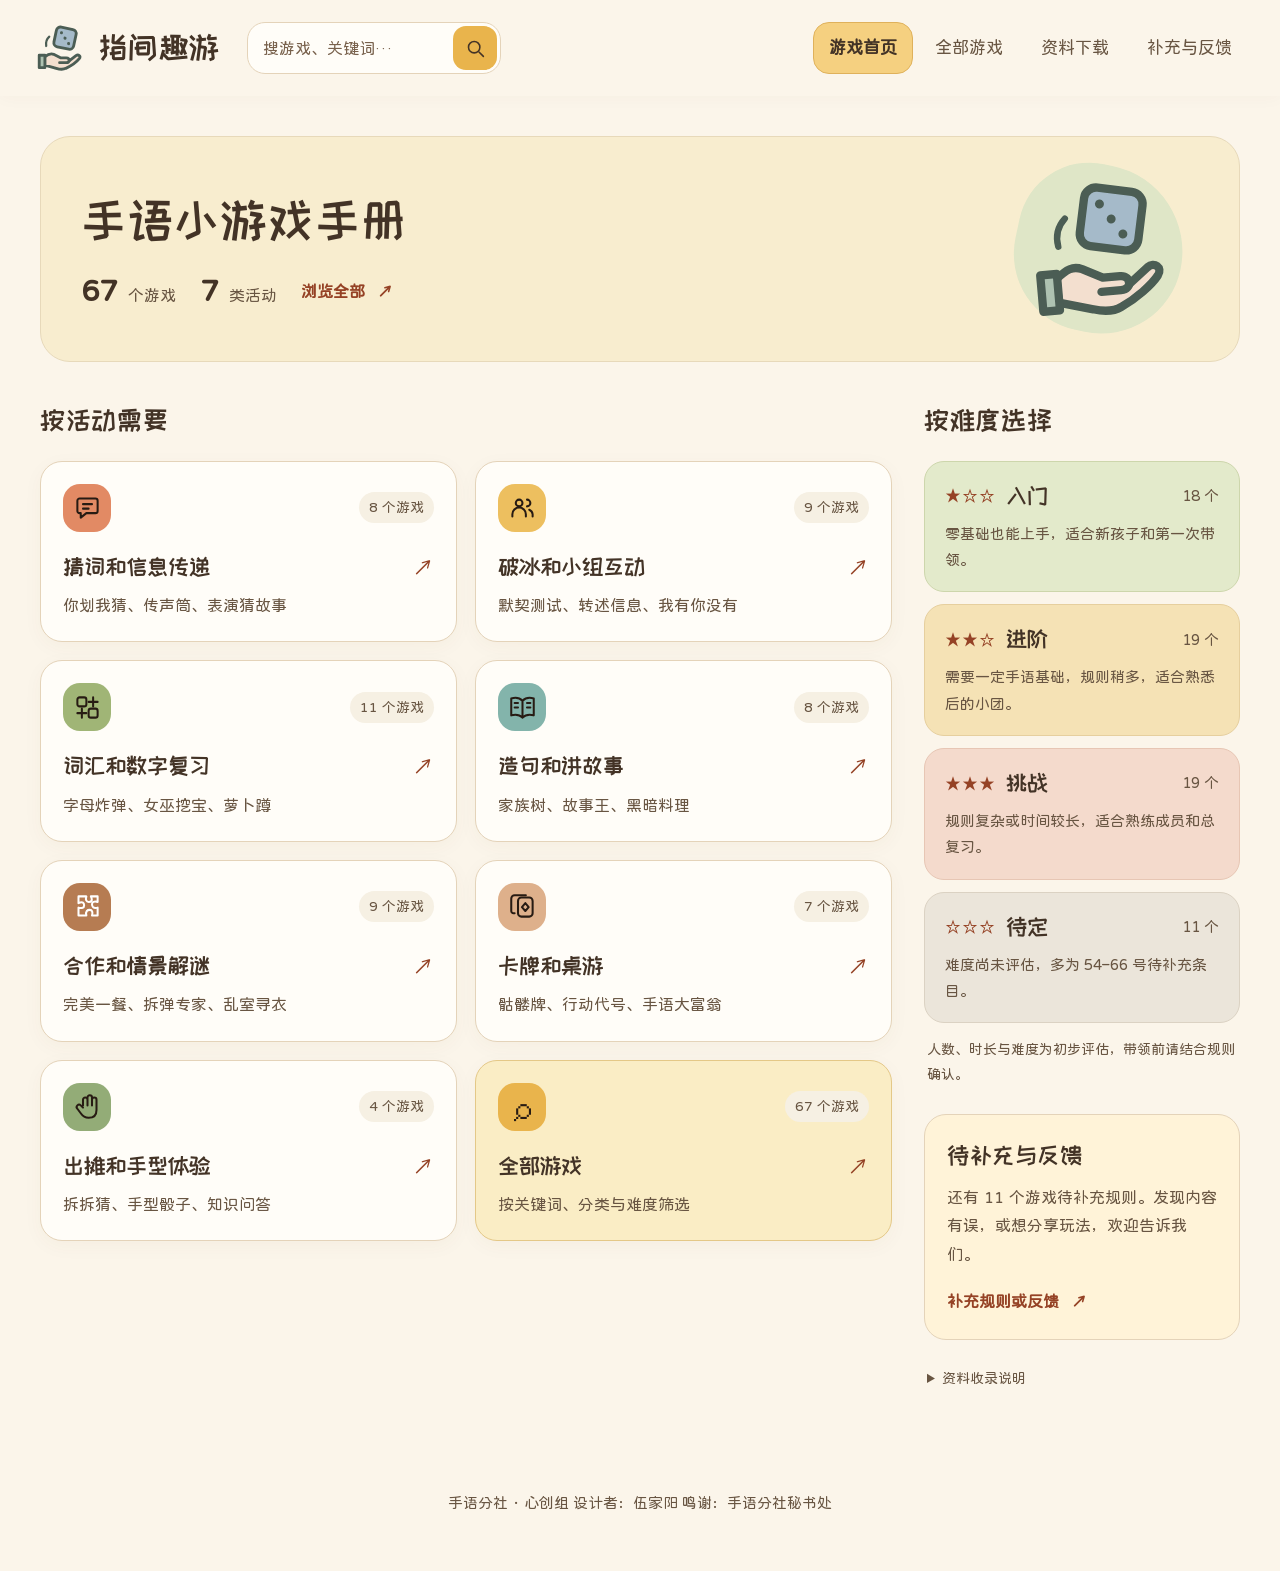
==== 网站/ShouYu-game.html @ 59f4aaac "style: add playful fonts and improve SignPlay readability" ====
<!DOCTYPE html>
<html lang="zh-CN">
<head>
  <meta charset="UTF-8">
  <meta name="viewport" content="width=device-width, initial-scale=1.0">
  <title>指间趣游 · 手语小游戏手册</title>
  <meta name="description" content="指间趣游，手语分社小游戏玩法手册。按活动、难度寻找游戏，查看人数、时长、玩法讲解和原始资料。">
  <meta name="theme-color" content="#fbf5ea">
  <link rel="icon" type="image/svg+xml" href="[data-uri]">
  <link rel="alternate icon" href="[data-uri]">
  <link rel="apple-touch-icon" href="[data-uri]">
  <style>
@font-face {
  font-family: "SignPlay Round";
  src: url("[data-uri]") format("woff2");
  font-weight: 400;
  font-style: normal;
  font-display: swap;
}
@font-face {
  font-family: "SignPlay Play";
  src: url("[data-uri]") format("woff2");
  font-weight: 400;
  font-style: normal;
  font-display: swap;
}
:root {
  color-scheme: light;
  --bg: #fbf5ea;
  --card: #fffdf8;
  --ink: #433326;
  --muted: #685542;
  --line: #e4d3b9;
  --accent: #954225;
  --terra: #d8704a;
  --mustard: #e9b44c;
  --olive: #8aa35e;
  --soft: #f3e5cd;
  --sage: #dde6c4;
  --radius: 22px;
  --shadow: 0 5px 20px #6347220a;
  --font-sans: "SignPlay Round", "PingFang SC", "Microsoft YaHei", "Noto Sans SC", system-ui, sans-serif;
  --font-play: "SignPlay Play", "SignPlay Round", "PingFang SC", sans-serif;
}
* { box-sizing: border-box; }
html { scroll-padding-top: 110px; }
body { margin: 0; color: var(--ink); background: var(--bg); font: 18px/1.8 var(--font-sans); }
a { color: var(--accent); text-decoration: none; }
a:hover { color: #77361e; }
button, input, select, textarea { font: inherit; color: var(--ink); }
button, a, input, select, textarea { -webkit-tap-highlight-color: transparent; }
button { cursor: pointer; }
:focus-visible { outline: 3px solid var(--accent); outline-offset: 4px; }
::selection { background: #f2cf83; color: #573818; }
img, svg { display: block; max-width: 100%; }
.container { max-width: 1264px; margin: 0 auto; padding: 40px 32px 64px; }
#app:focus { outline: none; }
.skip-link { position: fixed; z-index: 40; top: -100px; left: 20px; padding: 12px 18px; background: var(--ink); color: white; border-radius: 12px; }
.skip-link:focus { top: 12px; color: white; }
.site-header { position: sticky; top: 0; z-index: 20; background: #fbf5eaf5; backdrop-filter: blur(14px); box-shadow: 0 2px 16px #63472208; }
.header-inner { max-width: 1360px; min-height: 96px; padding: 14px 32px; margin: auto; display: flex; align-items: center; gap: 28px; }
.brand { display: flex; align-items: center; gap: 10px; color: var(--ink); flex-shrink: 0; }
.brand-icon { width: 56px; height: 56px; }
.brand-text { font: 400 32px/1.3 var(--font-play); letter-spacing: .04em; white-space: nowrap; }
.header-search { display: flex; align-items: center; margin: 0 auto 0 0; width: 254px; background: var(--card); border: 1.5px solid var(--line); border-radius: 18px; padding: 3px; }
.header-search input { width: 100%; min-width: 0; outline-offset: 0; }
.header-search button { display: grid; place-items: center; width: 44px; height: 44px; flex: 0 0 44px; border: 0; border-radius: 13px; background: var(--mustard); }
.header-search button:hover { background: #e2aa3e; }
.header-search svg { width: 21px; height: 21px; fill: none; stroke: currentColor; stroke-width: 1.8; stroke-linecap: round; }
.top-nav { display: flex; gap: 6px; flex-shrink: 0; }
.top-nav a { padding: 10px 15px; border: 1.5px solid transparent; border-radius: 16px; font-size: 17px; white-space: nowrap; color: var(--muted); transition: color .18s, background .18s, border-color .18s; }
.top-nav a[aria-current="page"] { background: #f5d080; border-color: #dfb15b; color: var(--ink); font-weight: 600; }
.hero { display: grid; grid-template-columns: 1fr 200px; align-items: center; gap: 32px; padding: 30px 40px; margin-bottom: 38px; border: 1.5px solid #e7d9ba; border-radius: 30px; background: #f8edcf; }
.home-title { margin: 0 0 20px; font: 400 clamp(34px, 3.8vw, 50px)/1.35 var(--font-play); letter-spacing: .035em; }
.hero-meta { display: flex; flex-wrap: wrap; gap: 12px 24px; align-items: center; margin: 0; font-size: 16px; color: var(--muted); }
.hero-meta strong { font: 600 30px/1.2 var(--font-sans); margin-right: 6px; color: var(--ink); font-variant-numeric: tabular-nums; }
.hero-meta a { font-size: 16px; font-weight: 600; padding: 5px 0; }
.hero-meta a span { margin-left: 7px; }
.hero-art { display: grid; place-items: center; position: relative; isolation: isolate; }
.hero-art::before { content: ""; position: absolute; width: 168px; height: 168px; background: #dfe6c7; border-radius: 45% 55% 51% 49%; transform: rotate(12deg); z-index: -1; }
.hero-art img { width: 164px; height: 164px; transform: rotate(-5deg); }
.home-layout { display: grid; grid-template-columns: minmax(0, 1fr) 316px; gap: 32px; align-items: start; }
.section-heading { display: flex; justify-content: space-between; align-items: baseline; gap: 12px; margin: 0 0 20px; }
.section-heading h2, .contribute-panel h2 { margin: 0; font: 400 27px/1.5 var(--font-play); letter-spacing: .025em; }
.scene-grid { display: grid; grid-template-columns: repeat(2, minmax(0, 1fr)); gap: 18px; }
.card { display: block; color: var(--ink); border: 1.5px solid var(--line); border-radius: var(--radius); background: var(--card); box-shadow: var(--shadow); transition: border-color .2s, box-shadow .2s, transform .2s; }
.scene { padding: 22px; position: relative; }
.scene-top { display: flex; align-items: center; justify-content: space-between; margin-bottom: 18px; }
.category-icon { display: grid; place-items: center; width: 48px; height: 48px; border-radius: 17px; background: var(--tone, #f3e0c7); color: var(--tone-ink, #271b13); transition: transform .2s; }
.category-icon svg { width: 27px; height: 27px; fill: none; stroke: currentColor; stroke-width: 1.8; stroke-linecap: round; stroke-linejoin: round; }
.scene-count { color: var(--muted); font-size: 14px; background: #f6f0e3; border-radius: 999px; padding: 3px 10px; white-space: nowrap; }
.scene h3 { display: flex; align-items: center; justify-content: space-between; gap: 10px; font: 400 23px/1.5 var(--font-play); margin: 0; }
.card-arrow { font: 400 22px/1 var(--font-sans); color: var(--accent); transition: transform .2s; }
.scene p { margin: 0; }
.scene .example { color: var(--muted); font-size: 16px; line-height: 1.7; margin-top: 8px; }
.tone-1 { --tone: #e28a64; }
.tone-2 { --tone: #edbf5f; }
.tone-3 { --tone: #a0b576; }
.tone-4 { --tone: #83b4ab; }
.tone-5 { --tone: #b67c52; --tone-ink: #ffffff; }
.tone-6 { --tone: #deb08b; }
.tone-7 { --tone: #93ac77; }
.tone-8 { --tone: #b6a78f; }
.all-games { background: #faedc5; border-color: #e4c887; }
.all-games .category-icon { background: #e9b44c; font: 34px/1 var(--font-sans); }
.home-aside { display: grid; gap: 26px; }
.level-list { display: grid; gap: 12px; }
.level-card { display: block; padding: 18px 20px; border-radius: 20px; background: #e3eacb; border: 1.5px solid #cdd6ac; color: var(--ink); transition: border-color .2s, transform .2s; }
.level-2 { background: #f5e2b5; border-color: #e6cf9e; }
.level-3 { background: #f4dacc; border-color: #e7c6b4; }
.level-0 { background: #ebe5da; border-color: #dbd2c3; }
.level-head { display: flex; align-items: center; gap: 10px; }
.level-head h3 { margin: 0; font: 400 23px/1.4 var(--font-play); }
.level-stars { font-size: 16px; color: var(--accent); letter-spacing: 1px; }
.level-count { margin-left: auto; font-size: 15px; color: var(--muted); white-space: nowrap; }
.level-card p { font-size: 15px; line-height: 1.75; margin: 9px 0 0; color: var(--muted); }
.level-note { margin: 14px 3px 0; font-size: 14px; color: var(--muted); }
.contribute-panel { border: 1.5px solid var(--line); border-radius: var(--radius); padding: 22px; background: #fff3d8; }
.contribute-panel h2 { font-size: 24px; }
.contribute-panel p { font-size: 16px; margin: 10px 0 16px; color: var(--muted); }
.contribute-panel a { font-size: 16px; font-weight: 600; }
.contribute-panel a span { margin-left: 7px; }
.edition-note { font-size: 14px; color: var(--muted); padding: 0 3px; }
.edition-note summary { cursor: pointer; width: fit-content; min-height: 44px; }
.edition-note p { margin: 8px 0 0; }
.crumb { font-size: 15px; margin: 0 0 22px; color: var(--muted); overflow-wrap: anywhere; }
.crumb a { color: var(--muted); }
.crumb a:hover { color: var(--ink); text-decoration: underline; }
.page-head { margin: 0 0 32px; }
.page-title { margin: 0 0 14px; font: 400 clamp(30px, 3vw, 40px)/1.45 var(--font-play); letter-spacing: .025em; }
.page-head p { color: var(--muted); margin: 0; max-width: 780px; font-size: 17px; }
.game-list { display: grid; gap: 16px; }
.game-item { display: flex; gap: 20px; align-items: flex-start; padding: 24px; background: var(--card); border: 1.5px solid var(--line); border-radius: var(--radius); box-shadow: var(--shadow); transition: background .18s, border-color .18s; }
.game-item:hover { border-color: #c69b68; background: #fffaf0; }
.game-no { flex: 0 0 54px; width: 54px; height: 54px; display: grid; place-items: center; background: var(--tone, #f3e0c7); color: var(--tone-ink, #271b13); border-radius: 18px; font: 600 25px/1 var(--font-sans); font-variant-numeric: tabular-nums; }
.game-body { min-width: 0; }
.game-item h3 { margin: 0 0 7px; font: 400 25px/1.5 var(--font-play); color: var(--ink); }
.game-item p { margin: 0; color: var(--muted); font-size: 17px; line-height: 1.8; }
.status { display: inline-block; padding: 3px 10px; font: 400 14px/1.6 var(--font-sans); vertical-align: middle; border-radius: 9px; margin: 0 0 0 10px; white-space: nowrap; }
.status.complete { background: #dde6c4; color: #3c5127; }
.status.replay { background: #f3e0c7; color: #73421f; }
.status.todo { background: #e6e0d6; color: #65533d; }
.chips { display: flex; flex-wrap: wrap; gap: 7px 16px; margin-top: 12px; }
.chip { font-size: 15px; color: var(--muted); }
.chip-level { color: #4c612e; }
.chip-todo { color: var(--muted); }
.detail { max-width: 940px; margin: 0 auto; background: var(--card); border: 1.5px solid var(--line); border-radius: 28px; padding: 38px 48px 34px; box-shadow: var(--shadow); }
.detail > .status { margin-left: 0; margin-bottom: 14px; }
.detail .summary { color: var(--muted); margin: 0 0 28px; font-size: 18px; }
.info-grid { display: grid; grid-template-columns: repeat(3, minmax(0, 1fr)); gap: 12px; margin: 0 0 14px; }
.info-cell { background: var(--soft); border-radius: 16px; padding: 16px; min-width: 0; }
.info-cell span { display: block; font-size: 15px; color: var(--muted); }
.info-cell strong { display: block; font-size: 18px; margin-top: 5px; font-weight: 600; overflow-wrap: anywhere; }
.note { font-size: 15px; color: var(--muted); margin: 10px 0; }
.detail .major-title { margin: 36px 0 20px; font: 400 30px/1.5 var(--font-play); }
.sec-title { margin: 34px 0 18px; font: 400 28px/1.5 var(--font-play); }
.sub-title { margin: 26px 0 10px; font: 400 24px/1.5 var(--font-play); color: #4f622e; }
.detail p { margin-top: 10px; }
.guide-list { margin: 7px 0 0; padding-left: 28px; }
.guide-list li { padding-left: 4px; margin-bottom: 10px; }
.guide-list li::marker { color: var(--accent); font-weight: 600; }
.detail ol.guide-list { line-height: 1.95; }
.search-panel, .feedback, .feedback-result { background: var(--card); border: 1.5px solid var(--line); border-radius: var(--radius); padding: 26px; }
.search-panel { display: grid; gap: 20px; margin-bottom: 20px; }
input[type="search"], input[type="text"], select, textarea { background: #fffcf5; border: 1.5px solid #d3bd9c; border-radius: 14px; padding: 11px 14px; min-height: 48px; width: 100%; font-size: 17px; }
.header-search input { border: 0; background: transparent; padding: 7px 8px 7px 12px; font-size: 16px; min-height: 44px; }
input::placeholder, textarea::placeholder { color: #78614c; opacity: 1; }
.filters { display: grid; grid-template-columns: repeat(3, minmax(0, 1fr)) auto; align-items: end; gap: 16px; }
.filters label, .feedback label { display: grid; gap: 8px; font-size: 16px; font-weight: 600; }
select { appearance: none; padding-right: 36px; background-image: url("data:image/svg+xml,%3Csvg xmlns='http://www.w3.org/2000/svg' width='12' height='8'%3E%3Cpath d='m1 1 5 5 5-5' fill='none' stroke='%234a3426' stroke-width='1.6' stroke-linecap='round'/%3E%3C/svg%3E"); background-repeat: no-repeat; background-position: right 13px center; }
.btn { display: inline-flex; align-items: center; justify-content: center; min-height: 48px; padding: 10px 20px; background: #b9cb91; border: 1.5px solid #97ad6c; color: #344423; border-radius: 15px; font-size: 17px; font-weight: 600; transition: background .18s, transform .18s; }
.btn:hover { background: #aabd7c; color: #2e3e1e; }
.btn.ghost { color: var(--accent); border-color: #d6c2a3; background: #fffaf0; }
.btn.ghost:hover { background: var(--soft); }
.feedback { display: grid; gap: 22px; max-width: 850px; }
.feedback textarea, .feedback-result textarea { resize: vertical; min-height: 150px; }
.form-actions { display: flex; flex-wrap: wrap; gap: 12px; align-items: center; }
.feedback-result { max-width: 850px; margin-top: 22px; }
.feedback-result h3 { margin-top: 0; }
.placeholder { padding: 20px; background: var(--soft); border-radius: 16px; font-size: 17px; color: var(--muted); }
.placeholder small { font-size: 15px; }
.files-section { margin-bottom: 38px; }
.file-list { list-style: none; padding: 0; margin: 0; display: grid; gap: 14px; }
.files-section .file-list { grid-template-columns: repeat(2, minmax(0, 1fr)); }
.file-list li { display: grid; grid-template-columns: 52px minmax(0, 1fr) auto; align-items: center; gap: 20px; padding: 20px 24px; background: var(--card); border: 1.5px solid var(--line); border-radius: 20px; box-shadow: var(--shadow); }
.file-type { display: grid; place-items: center; width: 52px; height: 58px; border: 1.5px solid #cadcd7; border-radius: 14px; background: #e5eee7; color: #35584d; font-size: 15px; font-weight: 600; }
.file-type-pdf { color: #914425; background: #f8e6db; border-color: #eccab6; }
.file-type-pptx { color: #7a501c; background: #f8eac6; border-color: #e7d39d; }
.file-copy { min-width: 0; }
.file-name { display: block; width: fit-content; max-width: 100%; overflow-wrap: anywhere; color: var(--ink); font-size: 20px; font-weight: 600; line-height: 1.6; }
.file-name:hover { color: var(--accent); text-decoration: underline; text-underline-offset: 5px; }
.file-ids { display: block; margin-top: 6px; font-size: 15px; color: var(--muted); }
.file-list .dl { display: inline-flex; align-items: center; justify-content: center; gap: 7px; font-size: 16px; font-weight: 600; white-space: nowrap; padding: 9px 16px; border: 1.5px solid #d8c3a0; border-radius: 14px; background: #f6ead3; min-height: 46px; transition: background .18s, transform .18s; }
.dl svg { width: 18px; height: 18px; fill: none; stroke: currentColor; stroke-width: 1.8; stroke-linecap: round; stroke-linejoin: round; }
.file-list .dl:hover { background: #efdbb6; }
.empty { color: var(--muted); font-size: 16px; padding: 12px 0; }
.back-row { margin: 30px 0 12px; }
.pager { display: flex; justify-content: space-between; gap: 20px; margin-top: 24px; padding-top: 8px; font-size: 16px; }
.pager a { max-width: 48%; }
.pager a:hover { text-decoration: underline; }
.related-list { padding-left: 24px; }
.related-list li { margin-bottom: 8px; }
.to-top { position: fixed; right: 22px; bottom: 22px; width: 48px; height: 48px; border-radius: 17px; border: 1.5px solid #c97851; background: #f3ceab; color: #6e3b22; font-size: 25px; box-shadow: 0 4px 16px #4a342612; opacity: 0; visibility: hidden; transition: opacity .2s, visibility .2s; z-index: 15; }
.to-top.show { opacity: 1; visibility: visible; }
.site-footer { max-width: 1200px; margin: 0 auto; padding: 0 24px 40px; text-align: center; color: var(--muted); font-size: 15px; }
.bank-hint { font-size: 17px; color: var(--muted); margin: 4px 0 16px; }
.bank-list { list-style: none; padding: 0; margin: 0 0 16px; display: grid; gap: 10px; }
.bank-item { display: flex; justify-content: space-between; align-items: center; gap: 14px; background: #fffcf5; border: 1.5px solid var(--line); border-radius: 16px; padding: 12px 16px; }
.bank-text { font-size: 19px; overflow-wrap: anywhere; min-width: 0; }
.like-btn { font: inherit; font-size: 15px; white-space: nowrap; min-height: 44px; padding: 7px 14px; border: 1.5px solid #d9b194; border-radius: 999px; background: #fff3df; color: #8b4428; cursor: pointer; }
.like-btn:disabled { border-color: #d9cfbf; color: #6f6251; background: #f5efe3; cursor: default; }
.bank-form { display: flex; gap: 10px; flex-wrap: wrap; }
.bank-form input { flex: 1; min-width: min(180px, 100%); }
@media (hover: hover) and (pointer: fine) {
  .top-nav a:not([aria-current="page"]):hover { background: var(--soft); color: var(--ink); }
  .card:hover { color: var(--ink); border-color: #c79e6e; box-shadow: 0 9px 22px #63472212; transform: translateY(-3px); }
  .card:hover .category-icon { transform: rotate(-5deg); }
  .card:hover .card-arrow { transform: translate(2px, -2px); }
  .level-card:hover { color: var(--ink); border-color: #bba17d; transform: translateY(-2px); }
}
.btn:active, .dl:active, .like-btn:not(:disabled):active { transform: translateY(1px); }
@supports (appearance: base-select) {
  select, select::picker(select) { appearance: base-select; }
  select { background-image: none; padding-right: 14px; min-width: 0; }
  select::picker-icon { color: var(--muted); }
  select::picker(select) { background: var(--card); color: var(--ink); border: 1.5px solid #d3bd9c; border-radius: 16px; padding: 6px; margin-top: 6px; box-shadow: 0 10px 30px #4333261a; max-height: min(380px, 60vh); max-width: calc(100vw - 32px); }
  select option { font: 400 17px/1.6 var(--font-sans); min-height: 44px; padding: 9px 12px; border-radius: 10px; white-space: normal; }
  select option:checked { background: var(--sage); }
  select option:hover, select option:focus-visible { background: var(--soft); outline: none; }
  select optgroup { font-size: 16px; }
}
@media (max-width: 1100px) {
  .header-inner { flex-wrap: wrap; gap: 12px 20px; padding: 12px 24px; }
  .header-search { margin-left: auto; margin-right: 0; width: 300px; }
  .top-nav { width: 100%; justify-content: space-between; }
  .top-nav a { flex: 1; text-align: center; }
  .home-layout { grid-template-columns: minmax(0, 1fr) 290px; gap: 24px; }
  .scene { padding: 20px; }
  .scene h3 { font-size: 22px; }
  html { scroll-padding-top: 180px; }
}
@media (max-width: 900px) {
  .container { padding: 30px 24px 48px; }
  .hero { grid-template-columns: 1fr 130px; padding: 28px; gap: 16px; }
  .hero-art img { width: 130px; height: 130px; }
  .hero-art::before { width: 132px; height: 132px; }
  .home-layout { grid-template-columns: 1fr; gap: 32px; }
  .level-list { grid-template-columns: repeat(2, minmax(0, 1fr)); gap: 14px; }
  .filters { grid-template-columns: repeat(2, minmax(0, 1fr)); }
  .detail { padding: 30px; }
  .files-section .file-list { grid-template-columns: 1fr; }
}
@media (max-width: 600px) {
  body { font-size: 17px; }
  .header-inner { padding: 10px 16px; gap: 10px 12px; }
  .brand { gap: 5px; }
  .brand-icon { width: 40px; height: 40px; }
  .brand-text { font-size: 27px; }
  .header-search { flex: 1; width: auto; min-width: 0; }
  .header-search input { padding-left: 7px; font-size: 16px; }
  .header-search button { width: 40px; flex-basis: 40px; height: 44px; }
  .top-nav { gap: 4px; }
  .top-nav a { font-size: 15px; padding: 8px 3px; border-radius: 13px; }
  .container { padding: 24px 16px 44px; }
  .hero { grid-template-columns: 1fr; padding: 26px 22px; margin-bottom: 28px; border-radius: 24px; }
  .hero-art { display: none; }
  .home-title { font-size: clamp(29px, 7.6vw, 40px); margin-bottom: 16px; }
  .hero-meta { gap: 10px 16px; font-size: 15px; }
  .hero-meta strong { font-size: 27px; }
  .hero-meta a { font-size: 15px; }
  .section-heading { margin-bottom: 16px; }
  .section-heading h2 { font-size: 26px; }
  .scene-grid { grid-template-columns: 1fr; gap: 14px; }
  .scene { display: grid; grid-template-columns: 48px minmax(0, 1fr); column-gap: 16px; padding: 20px; }
  .scene-top { display: contents; }
  .category-icon { grid-row: 1 / 3; align-self: center; }
  .scene h3 { grid-column: 2; grid-row: 1; font-size: 23px; }
  .scene .example { grid-column: 2; grid-row: 2; font-size: 16px; margin-top: 6px; }
  .scene-count { grid-column: 2; justify-self: start; margin-top: 10px; font-size: 14px; }
  .level-list { grid-template-columns: 1fr; }
  .level-card { padding: 18px 20px; }
  .level-head h3 { font-size: 23px; }
  .level-card p { font-size: 16px; }
  .game-item { padding: 20px 18px; gap: 14px; }
  .game-no { flex-basis: 42px; width: 42px; height: 46px; border-radius: 14px; font-size: 24px; }
  .game-item h3 { font-size: 23px; }
  .game-item p { font-size: 17px; }
  .status { margin: 5px 6px 5px 0; font-size: 14px; }
  .game-item .status { display: table; }
  .chips { gap: 6px 12px; }
  .detail { padding: 26px 20px; border-radius: 22px; }
  .detail .summary { font-size: 17px; }
  .detail .page-title { font-size: 30px; }
  .info-grid { gap: 10px; grid-template-columns: 1fr; }
  .info-cell { padding: 12px 14px; display: flex; align-items: baseline; justify-content: space-between; gap: 16px; }
  .info-cell strong { font-size: 17px; margin-top: 0; text-align: right; max-width: 80%; }
  .info-cell span { font-size: 15px; flex-shrink: 0; }
  .detail .major-title { font-size: 28px; }
  .sec-title { font-size: 25px; }
  .sub-title { font-size: 23px; }
  .search-panel, .feedback, .feedback-result { padding: 20px; }
  .filters { grid-template-columns: 1fr; gap: 14px; }
  .file-list { gap: 12px; }
  .file-list li { grid-template-columns: 42px minmax(0, 1fr); gap: 12px 14px; padding: 18px; align-items: start; }
  .file-type { width: 42px; height: 50px; font-size: 14px; border-radius: 12px; }
  .file-name { font-size: 18px; }
  .file-ids { font-size: 15px; }
  .file-list .dl { grid-column: 2; justify-self: start; font-size: 16px; padding: 8px 15px; }
  .pager { flex-direction: column; gap: 14px; }
  .pager a { max-width: 100%; }
  .to-top { bottom: 14px; right: 12px; width: 44px; height: 44px; }
  .site-footer { font-size: 15px; padding-bottom: 76px; }
  .bank-item { padding: 12px; gap: 10px; flex-wrap: wrap; }
  .bank-text { font-size: 18px; }
  .like-btn { margin-left: auto; }
  .bank-form .btn { flex-grow: 1; }
  html { scroll-padding-top: 150px; }
}
@media (max-width: 360px) {
  .header-inner { padding-inline: 12px; }
  .brand-text { font-size: 24px; }
  .brand-icon { width: 32px; height: 32px; }
  .top-nav { display: grid; grid-template-columns: repeat(2, 1fr); }
  .top-nav a { font-size: 16px; }
  .container { padding-inline: 12px; }
  .scene { padding: 18px 14px; gap: 0 12px; grid-template-columns: 40px minmax(0, 1fr); }
  .scene h3 { font-size: 22px; }
  .category-icon { width: 40px; height: 44px; }
  .detail { padding: 22px 16px; }
  .game-item { gap: 10px; padding: 18px 14px; }
  .game-no { flex-basis: 36px; width: 36px; }
  .file-list li { padding: 16px; }
  html { scroll-padding-top: 200px; }
}
@media (prefers-reduced-motion: reduce) {
  *, *::before, *::after { transition: none !important; animation: none !important; scroll-behavior: auto !important; }
  .card:hover, .card:hover .category-icon, .level-card:hover { transform: none; }
}
@media print {
  .site-header, .skip-link, .back-row, .pager, .to-top, .site-footer, .btn, .filters, .feedback, .bank-form, .like-btn { display: none !important; }
  body { background: white; color: black; }
  .container { max-width: none; padding: 0; }
  .detail { max-width: none; border: 0; border-radius: 0; padding: 0; }
  .card, .game-item, .detail, .feedback-result { box-shadow: none; }
  a { color: black; }
  h2, h3 { break-after: avoid; }
  .info-grid, .file-list li { break-inside: avoid; }
}

</style>
</head>
<body>
  <a class="skip-link" href="#app">跳到主要内容</a>
  <header class="site-header">
    <div class="header-inner">
    <a class="brand" href="#/" aria-label="指间趣游首页">
      <img id="brand-icon" class="brand-icon" src="[data-uri]" alt="" width="52" height="52">
      <span class="brand-text" id="site-title">指间趣游</span>
    </a>
    <form class="header-search" id="header-search" role="search">
      <input name="q" type="search" aria-label="搜索游戏" placeholder="搜游戏、关键词…">
      <button type="submit" aria-label="搜索"><svg viewBox="0 0 24 24" aria-hidden="true"><circle cx="10.5" cy="10.5" r="6.5"></circle><path d="m16 16 5 5"></path></svg></button>
    </form>
    <nav class="top-nav" aria-label="主导航">
      <a href="#/">游戏首页</a>
      <a href="#/search">全部游戏</a>
      <a href="#/files">资料下载</a>
      <a href="#/todo">补充与反馈</a>
    </nav>
    </div>
  </header>

  <main id="app" class="container" tabindex="-1"></main>

  <footer class="site-footer">
    <p id="site-subtitle"></p>
  </footer>

  <button type="button" id="to-top" class="to-top" aria-label="回到顶部">↑</button>

  <script>
// 手语游戏网站数据：来源为《手语分社小游戏玩法手册》（2026 年 10 月）
// 资料路径相对于“网站”文件夹的上一级（即“手语游戏整理”）
window.SITE = {
  title: "指间趣游",
  subtitle: "手语分社 · 心创组 设计者：伍家阳 鸣谢：手语分社秘书处",
  notice: "目前已整理 01–53 号游戏及部分新增游戏的玩法讲解；其余待补录的游戏见「待补充与反馈」页，完整玩法页面日后上线。",
  // 源码预览与 GitHub Pages 的资料在上一级；服务器构建时替换为 ./resources/。
  resourceBase: "../",
  // 单独下载 HTML 打开时，从正式站点取得资料。
  remoteBase: "https://shouyulove.cn/signplay/resources/",
  // 题库接口地址（本站服务，见 deploy/bank_api）；网页无法连接时题库只显示示例题目
  apiBase: "api",
  // 反馈邮箱：填写后，反馈表单会生成发送到该邮箱的邮件；留空则只显示反馈内容供复制
  feedbackEmail: "2500011719@stu.pku.edu.cn"
};

window.CATEGORIES = [
  { key: "1", name: "一 猜词和信息传递", short: "猜词和信息传递", color: "#D8704A", intro: "用手语、画画和肢体动作传递信息，练习表达与猜测。" },
  { key: "2", name: "二 破冰和小组互动", short: "破冰和小组互动", color: "#E9B44C", intro: "适合新成员相互认识，也适合小团热场。" },
  { key: "3", name: "三 词汇和数字复习", short: "词汇和数字复习", color: "#8AA35E", intro: "借助炸弹、挖宝等规则复习词汇和数字。" },
  { key: "4", name: "四 造句和讲故事", short: "造句和讲故事", color: "#5E9C94", intro: "用手语造句、接龙讲故事，练习连贯表达。" },
  { key: "5", name: "五 合作和情景解谜", short: "合作和情景解谜", color: "#A8653A", intro: "分组合作、推理与解谜，在情景里使用手语。" },
  { key: "6", name: "六 卡牌和桌游", short: "卡牌和桌游", color: "#D08C5B", intro: "卡牌与桌游，适合总复习和晚间活动。" },
  { key: "7", name: "七 出摊和手型体验", short: "出摊和手型体验", color: "#6F8F4E", intro: "零基础也能参与的出摊活动和手型体验。" },
  { key: "8", name: "八 待补充的游戏规则", short: "待补充", color: "#9C8C74", intro: "原始资料只留名称与线索，规则待补录。" }
];

// 场景入口（对应手册“按活动需要选游戏”表）
window.SCENES = [
  { name: "猜词和表达", cat: "1", example: "你划我猜、传声筒、表演猜故事" },
  { name: "互相认识", cat: "2", example: "默契测试、转述信息、我有你没有" },
  { name: "复习词汇", cat: "3", example: "字母炸弹、女巫挖宝、萝卜蹲" },
  { name: "练习造句", cat: "4", example: "家族树、故事王、黑暗料理" },
  { name: "合作解谜", cat: "5", example: "完美一餐、拆弹专家、乱室寻衣" },
  { name: "总复习和桌游", cat: "6", example: "骷髅牌、行动代号、手语大富翁" },
  { name: "零基础出摊", cat: "7", example: "拆拆猜、手型骰子、知识问答" }
];

// status: 完整规则 / 复玩方案 / 待补充
// resources: 相对于“手语游戏整理”的路径；page: 日后完整页面（暂未建设，留空）
window.GAMES = [
  // 一 猜词和信息传递
  { id: "01", title: "你划我猜", cat: "1", status: "完整规则", summary: "表演者用手语或肢体动作表达词语，其他人猜词，按所选版本计分。", resources: ["一_猜词和信息传递/游戏规则讲解.docx", "一_猜词和信息传递/北海定向材料.pptx"] },
  { id: "02", title: "你画我猜", cat: "1", status: "完整规则", summary: "出题者把词语画出来，其他人猜，猜对最多的一组获胜。", resources: ["一_猜词和信息传递/22fall游戏词汇（联大方）.docx", "一_猜词和信息传递/2022fall task card.docx"] },
  { id: "03", title: "手势猜成语和诗句", cat: "1", status: "完整规则", summary: "三组先比划成语，再表达诗句，按猜中数量和用时排名。", resources: [] },
  { id: "04", title: "手语传声筒", cat: "1", status: "完整规则", summary: "从第一人开始用手语逐人传递句子，最后比较原句与末尾理解。", resources: ["一_猜词和信息传递/手语传声筒题目.docx"] },
  { id: "05", title: "背后传画", cat: "1", status: "复玩方案", summary: "用手语传递带空间关系的句子，边传边画，检查物件与位置是否保留。", resources: [] },
  { id: "06", title: "手语绘画接龙", cat: "1", status: "复玩方案", summary: "交替绘画与打手语传递一个词，最后一人猜出原词。", resources: [] },
  { id: "07", title: "表演猜故事", cat: "1", status: "完整规则", summary: "表演者用手语和肢体演童话故事，其他人猜故事并大致复述。", resources: [] },
  { id: "08", title: "正话反说", cat: "1", status: "完整规则", summary: "出题者把形容词换成反义词打出，猜题者反推出原词。", resources: ["一_猜词和信息传递/2022fall task card.docx", "一_猜词和信息传递/2022fall 游戏词汇（北大方）.docx"] },

  // 二 破冰和小组互动
  { id: "09", title: "自我介绍默契测试", cat: "2", status: "完整规则", summary: "两人背对背同时打手语，组长检查两边表达的是否为同一信息。", resources: ["二_破冰和小组互动/组长材料.docx"] },
  { id: "10", title: "转述队友信息", cat: "2", status: "完整规则", summary: "四人分组，通过转述复述队友的姓名、年级、专业和家乡。", resources: ["二_破冰和小组互动/组长材料.docx"] },
  { id: "11", title: "手语名字反应游戏", cat: "2", status: "复玩方案", summary: "倒数结束后，每人同时打出伙伴的手语名字，反应慢者暂时出局。", resources: [] },
  { id: "12", title: "我有你没有", cat: "2", status: "完整规则", summary: "轮流讲自己做过的事，没做过的人折纸标记，标记满五次淘汰。", resources: ["二_破冰和小组互动/活动规则（当天用）.pdf"] },
  { id: "13", title: "曾经的我", cat: "2", status: "完整规则", summary: "以名词接“我……过”的方式接龙讲述经历，手语复玩时把内容全部打出。", resources: ["二_破冰和小组互动/燕园浮生 策划.docx", "二_破冰和小组互动/22秋燕园浮生策划案1.0.docx"] },
  { id: "14", title: "保护任务", cat: "2", status: "完整规则", summary: "主持人为每人秘密分配保护对象与解救动作，贯穿整场小团。", resources: ["二_破冰和小组互动/保护任务.docx"] },
  { id: "15", title: "两人一球", cat: "2", status: "完整规则", summary: "两人背夹气球走到终点，成功运到终点的一组得分，气球爆了则结束本次尝试。", resources: ["二_破冰和小组互动/组长材料.docx"] },

  // 三 词汇和数字复习
  { id: "16", title: "数字炸弹", cat: "3", status: "复玩方案", summary: "参与者按顺序报数，主持人缩小范围，报中秘密数字者触发炸弹。", resources: ["三_词汇和数字复习/小团流程.docx"] },
  { id: "17", title: "字母炸弹", cat: "3", status: "完整规则", summary: "猜空位字母，主持人只回应“大了”或“小了”，猜出整个词组即引爆。", resources: [] },
  { id: "18", title: "数字炸弹 CABO 融合版", cat: "3", status: "完整规则", summary: "每人三张牌，回合结算时满足条件者爆炸，并用手语介绍自己。", resources: ["三_词汇和数字复习/烧麦团第一小团游戏（数字炸弹CABO版）.docx"] },
  { id: "19", title: "隐藏技能水果炸弹", cat: "3", status: "完整规则", summary: "用蔬果手语累加总数，按技能卡发动跳过、反向等效果，达到 100 爆炸。", resources: ["三_词汇和数字复习/游戏设计.docx", "三_词汇和数字复习/游戏卡片 打印技能用.docx"] },
  { id: "20", title: "炸飞机", cat: "3", status: "复玩方案", summary: "两队秘密摆好飞机，用词汇坐标轮流攻击，守方反馈未命中、击中机身或机头。", resources: ["三_词汇和数字复习/【蛇团更新】新孩子炸飞机词表.docx"] },
  { id: "21", title: "女巫的毒药 低配挖宝版", cat: "3", status: "完整规则", summary: "三组轮流挖宝词，划掉没挖到的词，最后一个宝藏所属组获胜。", resources: ["三_词汇和数字复习/女巫的毒药·低配版 新孩子+只刷词汇.docx"] },
  { id: "22", title: "毒药笑话", cat: "3", status: "完整规则", summary: "用“时间＋数字＋人物＋生活动词”造句，触发毒药或解药后按规则计分。", resources: ["三_词汇和数字复习/2.毒药笑话游戏规则.docx"] },
  { id: "23", title: "手语萝卜蹲和神秘家族", cat: "3", status: "完整规则", summary: "被点名组边下蹲边打出本组的词，并可组合亲属词玩神秘家族版。", resources: [] },
  { id: "24", title: "逛三园", cat: "3", status: "复玩方案", summary: "按类别轮流打出属于该类的词，不能重复，超时或重复记一次失误。", resources: [] },
  { id: "25", title: "手语版抓鸭子", cat: "3", status: "复玩方案", summary: "把抓鸭子口令换成词汇类别，大家依次用手语完成新的口令。", resources: [] },

  // 四 造句和讲故事
  { id: "26", title: "家族树", cat: "4", status: "完整规则", summary: "每人秘密认领一个字母角色，轮流说亲属关系，主持人连线推算辈分。", resources: ["四_造句和讲故事/家族树 新孩子+亲属、字母表+造句.docx"] },
  { id: "27", title: "故事接龙", cat: "4", status: "复玩方案", summary: "每人接一句故事，尽量带入复习词，最后一人收尾并回顾词汇。", resources: ["四_造句和讲故事/爱团不团 第五次小团内容.docx"] },
  { id: "28", title: "手型 1 到 10 故事接龙", cat: "4", status: "复玩方案", summary: "按 1 至 10 的手型顺序演一个连续故事，检查手型有没有混用。", resources: [] },
  { id: "29", title: "故事王", cat: "4", status: "完整规则", summary: "用词汇卡与结局卡讲故事，故事中出现卡上的词就打出卡片并接过讲述权。", resources: ["四_造句和讲故事/故事王 游戏规则.docx", "四_造句和讲故事/《故事王》 结局.docx", "四_造句和讲故事/第十次 游戏 《故事王》关键词.docx"] },
  { id: "30", title: "八卦人八卦魂", cat: "4", status: "完整规则", summary: "掷骰选开头，各组轮流续写含亲属词的故事，遇到命运事件则补全。", resources: ["四_造句和讲故事/八卦人八卦魂.docx"] },
  { id: "31", title: "手型分组毒药造句", cat: "4", status: "复玩方案", summary: "从不同手型组选词造句，主持人检查是否出现秘密毒药组合。", resources: [] },
  { id: "32", title: "黑暗料理", cat: "4", status: "复玩方案", summary: "每人组合相关词成一道菜名，其他人猜菜名并说出食材或味道。", resources: [] },
  { id: "33", title: "穿衣服", cat: "4", status: "复玩方案", summary: "为手小语穿上服装，并用手语完整描述它穿了什么。", resources: [] },

  // 五 合作和情景解谜
  { id: "34", title: "完美一餐", cat: "5", status: "完整规则", summary: "轮流提议菜品并表态，菜单要覆盖每人至少一个爱吃项且无人反对。", resources: ["五_合作和情景解谜/完美一餐.docx"] },
  { id: "35", title: "几个菜啊花这老些", cat: "5", status: "复玩方案", summary: "点菜队公开菜品数量和总价，猜菜队对照菜单推断并用手语报菜名。", resources: [] },
  { id: "36", title: "烧小麦的一天", cat: "5", status: "完整规则", summary: "三组按“生活词＋时间词”行动，能量变化后揭晓剧情结局。", resources: ["五_合作和情景解谜/烧麦团第二次游戏.docx"] },
  { id: "37", title: "打败幻境怪兽", cat: "5", status: "完整规则", summary: "其余组猜数字与形容词，猜中加分，猜到炸弹减分，积分最高组获胜。", resources: ["五_合作和情景解谜/打败幻境怪兽 新孩子+数字、形容词+阵营猜词.docx"] },
  { id: "38", title: "冰可乐的四季", cat: "5", status: "完整规则", summary: "守护者提交四类圣物答案，并通过投票找出混乱者，30 分钟内完成封印。", resources: ["五_合作和情景解谜/冰可乐的四季.docx", "五_合作和情景解谜/冰可乐的四季规则.docx", "五_合作和情景解谜/冰可乐四季主持人手册.docx"] },
  { id: "39", title: "拆弹专家", cat: "5", status: "完整规则", summary: "拆弹者看炸弹、专家看手册，用手语描述模块并传回操作指令，在倒计时内完成。", resources: ["五_合作和情景解谜/游戏说明.docx", "五_合作和情景解谜/拆弹手册.pdf"] },
  { id: "40", title: "雪豹凶杀案", cat: "5", status: "完整规则", summary: "玩家轮流用手语调查家具与工具，主持人按剧本反馈线索，最后推理真相。", resources: ["五_合作和情景解谜/雪豹凶杀案 dm文档.docx", "五_合作和情景解谜/优吉.桦雪死亡案 玩家文档.docx"] },
  { id: "41", title: "乱室寻衣", cat: "5", status: "完整规则", summary: "用房间与家具的手语解锁探索，找到能穿去运动的衣服。", resources: [] },
  { id: "42", title: "海龟汤", cat: "5", status: "完整规则", summary: "出题者给出有疑点的简短故事，参与者轮流提问，逐步还原事实。", resources: ["五_合作和情景解谜/海龟汤合集1 新孩子（老少皆宜）.docx"] },

  // 六 卡牌和桌游
  { id: "43", title: "行动代号", cat: "6", status: "完整规则", summary: "两队组长给出手语线索，队员猜中后盖住对应颜色词，先覆盖完的队获胜。", resources: [] },
  { id: "44", title: "骷髅牌", cat: "6", status: "完整规则", summary: "依次翻牌猜词汇，翻到骷髅牌即失败，先打空手牌者获胜。", resources: [] },
  { id: "45", title: "手语大富翁", cat: "6", status: "完整规则", summary: "用词汇卡代替钱，走棋买地、过路付费，复习词汇并淘汰破产者。", resources: ["六_卡牌和桌游/手语大富翁 老孩子（皆宜）+总复习/大富翁游戏规则.docx"] },
  { id: "46", title: "谁是卧底", cat: "6", status: "完整规则", summary: "每人用手语描述自己的词，投票淘汰，卧底活到最后即获胜。", resources: ["六_卡牌和桌游/卧底+接龙.docx"] },
  { id: "47", title: "狼人杀", cat: "6", status: "完整规则", summary: "夜间行动、白天发言投票，好人与狼人对抗，发言采用手语。", resources: ["六_卡牌和桌游/狼人杀.docx"] },
  { id: "48", title: "吹牛", cat: "6", status: "完整规则", summary: "用手语宣告牌的点数和张数，真假均可，被质疑者按规则收牌。", resources: [] },
  { id: "49", title: "UNO", cat: "6", status: "完整规则", summary: "按颜色、数字或符号出牌，只剩一张时用手语示意“UNO”。", resources: [] },

  // 七 出摊和手型体验
  { id: "50", title: "手语拆拆猜", cat: "7", status: "完整规则", summary: "志愿者打出手语词，参与者从选项中回答，观察小题如何组成一个词。", resources: ["七_出摊和手型体验/手语拆拆猜 题目.doc", "七_出摊和手型体验/福祉博览会互动体验规则汇总&志愿者培训文档.docx"] },
  { id: "51", title: "手型骰子挑战", cat: "7", status: "完整规则", summary: "掷骰子确定手型，有基础者打出含该手型的词，零基础者猜出词义。", resources: ["七_出摊和手型体验/掷骰子内容-志愿者版.docx"] },
  { id: "52", title: "手语知识问答", cat: "7", status: "完整规则", summary: "看题选答案，最多作答六题，自主答对三题即通过。", resources: ["七_出摊和手型体验/知识问答内容-志愿者版.docx"] },
  { id: "53", title: "手语视频打卡", cat: "7", status: "完整规则", summary: "从句子卡中选内容，学习后拍摄打卡视频，属于体验项目，不设积分。", resources: ["七_出摊和手型体验/打卡视频内容.docx"] },

  // 八 待补充的游戏规则（原资料仅留名称与线索）
  { id: "54", title: "抢数字", cat: "2", status: "复玩方案", summary: "每人起一个手语代号，轮流从 1 开始报数，同一个数字同时报出的人要把所有人的代号说并打出来。", resources: [] },
  { id: "55", title: "大坏蛋与守护者", cat: "8", status: "待补充", summary: "雪团第三次出现，索引说明为带机制的刷词游戏，完整规则仅留外部链接。", resources: [] },
  { id: "56", title: "天才笨笨碰", cat: "8", status: "待补充", summary: "雪团第六、七次出现，索引称芳老师首次改编，未留下规则正文。", resources: [] },
  { id: "57", title: "万里挑一", cat: "8", status: "待补充", summary: "雪团第九次出现，索引附黑板照片，但没有选择、轮次和胜负规则。", resources: [] },
  { id: "58", title: "蜂巢格子棋", cat: "8", status: "待补充", summary: "雪团第十次复习，原记录直接写“具体规则我忘了”。", resources: [] },
  { id: "59", title: "我看你有病", cat: "8", status: "待补充", summary: "雪团第十次复习，仅记录名称与来源。", resources: [] },
  { id: "60", title: "火星人迟到", cat: "8", status: "待补充", summary: "借月观山第六次出现，仅注明改编自即兴喜剧。", resources: [] },
  { id: "61", title: "打牌复习", cat: "8", status: "待补充", summary: "今日成团第八次、揣一朵云团第九次出现，索引留有 BBS 帖子链接。", resources: [] },
  { id: "62", title: "医院里", cat: "3", status: "复玩方案", summary: "大家按固定节奏轮流问“医院里有什么”，用刚学的就医词汇用手语回答，想不出或打不出即输。", resources: ["三_词汇和数字复习/萤火团第四次材料.pdf"] },
  { id: "63", title: "黄油君献给期中鼠鼠的鲜花", cat: "8", status: "待补充", summary: "黄油面团第七次材料留有游戏标题，没有过程和计分。", resources: [] },
  { id: "64", title: "不可或缺的句子", cat: "8", status: "待补充", summary: "纸团与爱团不团第七次材料中出现该标题，另有“猜句子”记录。", resources: ["八_待补充的游戏规则/纸团x爱团不团 第七次小团材料.pdf"] },
  { id: "65", title: "你画我猜猜歌名版", cat: "8", status: "待补充", summary: "2024 秋手随歌舞主持词提到该版本，歌名题库及独立计分未保留。", resources: ["八_待补充的游戏规则/手随歌舞主持词.pdf"] },
  { id: "66", title: "新闻联播和飞行棋", cat: "8", status: "待补充", summary: "哎哟团反馈提到实际玩过，但未留独立玩法，应向当时带领人补录。", resources: [] },


  // 新增（带领人口述补充，规则以现场确认为准）
  { id: "67", title: "闹钟炸弹", cat: "2", status: "复玩方案", summary: "主持人设定一个神秘时间的倒计时，手机在谁手上闹钟响了谁就输，每人提问后挑人传手机。", resources: [] }
];

</script>
  <script>
// 基本信息：人数、时长、难度（★ 数量：1 入门 / 2 进阶 / 3 挑战）
// 说明：依据手册规则和旧记录的初步评估，正式开团前请带领人确认
window.META = {
  "01": { players: "6 人以上（1 人表演，其余猜）", duration: "每轮 5 分钟，整场约 20–30 分钟", level: 1 },
  "02": { players: "2 组以上，每组 3 人起", duration: "每轮约 10 分钟", level: 1 },
  "03": { players: "6 人以上（三组，每组 2 人表演）", duration: "约 10 分钟", level: 3 },
  "04": { players: "5 人以上（排成一列）", duration: "约 10–15 分钟", level: 1 },
  "05": { players: "4 人以上", duration: "约 15 分钟", level: 2 },
  "06": { players: "3 人以上", duration: "约 15 分钟", level: 2 },
  "07": { players: "2 人以上（表演与猜题）", duration: "表演 2–5 分钟，整场约 10–15 分钟", level: 3 },
  "08": { players: "2 方，每方 3 人以上", duration: "每方出题 10 分钟", level: 3 },

  "09": { players: "6 人以上（两人一组）", duration: "约 10 分钟", level: 1 },
  "10": { players: "4 人一组，可多组同时", duration: "约 10 分钟", level: 2 },
  "11": { players: "6 人以上（围成一圈）", duration: "约 5–10 分钟", level: 1 },
  "12": { players: "5 人以上", duration: "约 15 分钟", level: 1 },
  "13": { players: "5 人以上", duration: "约 10–15 分钟", level: 1 },
  "14": { players: "8 人以上（小团全员）", duration: "贯穿整场小团", level: 3 },
  "15": { players: "2 人一组，多组同时", duration: "约 10 分钟", level: 2 },
  "16": { players: "4 人以上", duration: "约 10 分钟", level: 2 },
  "17": { players: "4 人以上", duration: "约 10 分钟", level: 2 },
  "18": { players: "4–6 人", duration: "约 15 分钟", level: 3 },
  "19": { players: "6 人以上（需记数助教）", duration: "约 20 分钟", level: 3 },
  "20": { players: "2 队，每队 3 人以上", duration: "约 20–30 分钟", level: 3 },
  "21": { players: "15 人左右，分 3 组", duration: "约 20 分钟", level: 2 },
  "22": { players: "3 组，每组 3 人以上", duration: "约 15 分钟（6 句起）", level: 3 },
  "23": { players: "3 组以上", duration: "萝卜蹲约 5 分钟；神秘家族约 8 分钟", level: 2 },
  "24": { players: "4 人以上", duration: "约 10 分钟", level: 2 },
  "25": { players: "4 人以上", duration: "约 10 分钟", level: 1 },
  "26": { players: "6 人以上（每人一个字母角色）", duration: "约 30 分钟", level: 3 },
  "27": { players: "4 人以上", duration: "约 15 分钟", level: 2 },
  "28": { players: "3 人以上", duration: "约 10 分钟", level: 2 },
  "29": { players: "4–7 人", duration: "约 20–30 分钟", level: 2 },
  "30": { players: "3 组以上", duration: "每句 1 分钟，整场约 20 分钟", level: 3 },
  "31": { players: "4 人以上", duration: "约 15 分钟", level: 3 },
  "32": { players: "4 人以上", duration: "约 10 分钟", level: 1 },
  "33": { players: "3 人以上", duration: "约 10 分钟", level: 1 },
  "34": { players: "5–10 人", duration: "约 20 分钟（超时即失败）", level: 3 },
  "35": { players: "4 人以上（分两队）", duration: "约 15 分钟", level: 2 },
  "36": { players: "3 组，每组 3 人以上", duration: "约 30 分钟", level: 2 },
  "37": { players: "4 组（每组 2–4 人）", duration: "按约定轮次，约 20 分钟", level: 2 },
  "38": { players: "6–10 人（3 名混乱者）", duration: "30 分钟内完成", level: 3 },
  "39": { players: "3–6 人一组", duration: "按模块数 × 6 分钟", level: 3 },
  "40": { players: "4–6 人（另加主持人）", duration: "约 60 分钟（30 次调查机会）", level: 3 },
  "41": { players: "4 人以上", duration: "约 20 分钟", level: 2 },
  "42": { players: "5 人猜、1 人出题", duration: "约 15–20 分钟", level: 3 },
  "43": { players: "2 队，每队 3–6 人", duration: "约 20 分钟", level: 2 },
  "44": { players: "3–6 人", duration: "约 15 分钟", level: 2 },
  "45": { players: "3–6 人", duration: "约 60 分钟（按场地时间）", level: 3 },
  "46": { players: "5–10 人", duration: "约 15 分钟", level: 3 },
  "47": { players: "6–12 人", duration: "约 30–40 分钟", level: 3 },
  "48": { players: "3–6 人", duration: "约 15 分钟", level: 2 },
  "49": { players: "2–6 人（用 UNO 牌）", duration: "约 15 分钟", level: 1 },
  "50": { players: "1–2 人一组（志愿者带领）", duration: "约 5–10 分钟", level: 1 },
  "51": { players: "1 人一轮（志愿者配合）", duration: "约 5 分钟", level: 1 },
  "52": { players: "1 人一轮", duration: "约 5–10 分钟", level: 1 },
  "53": { players: "1 人一组", duration: "约 10 分钟", level: 1 },

  "54": { players: "6 人以上（围成一圈）", duration: "约 10 分钟", level: 1 },
  "55": { players: "待补充", duration: "待补充", level: 0 },
  "56": { players: "待补充", duration: "待补充", level: 0 },
  "57": { players: "待补充", duration: "待补充", level: 0 },
  "58": { players: "待补充", duration: "待补充", level: 0 },
  "59": { players: "待补充", duration: "待补充", level: 0 },
  "60": { players: "待补充", duration: "待补充", level: 0 },
  "61": { players: "待补充", duration: "待补充", level: 0 },
  "62": { players: "4 人以上（围成一圈）", duration: "约 10 分钟", level: 1 },
  "63": { players: "待补充", duration: "待补充", level: 0 },
  "64": { players: "待补充", duration: "待补充", level: 0 },
  "65": { players: "待补充", duration: "待补充", level: 0 },
  "66": { players: "待补充", duration: "待补充", level: 0 },

  "67": { players: "4 人以上（围坐，可手持道具传递）", duration: "设定 20 秒或 2 分半的倒计时", level: 1 }
};

</script>
  <script>
// Guides for games 01-53. 01-08: category 1; 09-53: categories 2-7. Add new guides in this file.
// 玩法详解：按《手语分社小游戏玩法手册》整理
// 目前完成：一 猜词和信息传递（01–08）；其余分类的详解待补充
window.GUIDES = {
  "01": {
    scene: "猜词和表达",
    prep: ["准备词卡、计时器和记分纸", "猜词的人不能看到词卡"],
    steps: [
      "组长把词语展示给表演者，表演者用手语或肢体动作表达，其他人猜词。",
      "猜不出来可以喊“过”，换下一张；表演者不能出声。",
      "按所选版本的规则计时、计分。"
    ],
    scoring: "按所选版本累计得分，结束后统一讲解大家没猜出的词。",
    notes: ["“疯狂来往”在旧索引中被说明为手语版你比划我猜，可归入这一类。", "成语、校园地名、日常词汇都能替换题库。"],
    versions: [
      "2023 春聋听版：每轮 5 分钟，猜对一个得 2 分。",
      "2024 北海版：每轮 5 分钟，完成一轮得 6 分，每猜对一个再加 1 分。"
    ],
    related: ["03", "07", "02"]
  },
  "02": {
    scene: "猜词和表达",
    prep: ["准备画纸或白板、笔和词卡", "线上可用共享画板"],
    steps: [
      "出题者看词卡，把词语画出来，其他人猜。",
      "猜出一个就在表上做标记。",
      "时间到后比较标记数量。"
    ],
    scoring: "猜对最多的一组获胜。",
    notes: ["这里的“画”是绘画；若主要靠手语和动作表达，使用“你划我猜”的规则。"],
    versions: ["两校交流版：先由北大方出题、联大方猜，10 分钟后交换；两方使用不同的词汇表。"],
    related: ["01", "08"]
  },
  "03": {
    scene: "猜词和表达",
    prep: ["准备成语、诗句题库和计时器", "分成三组"],
    steps: [
      "先猜成语：每组派两人比划，允许各比各的；每组 6 道简单题、6 道进阶题，不会可跳过，限时 2 分钟。",
      "再猜诗句：每组 8 句，由两人讨论后用同一套动作表达；可以提示字数，不会可跳过，限时 2 分 30 秒。",
      "按猜中数量和用时排出名次。"
    ],
    scoring: "成语轮三组分别得 3、1.5、0 分；诗句轮分别得 5、2、0 分，合计决定名次。",
    notes: ["提示字数的手势不计入诗句的表达动作。"],
    versions: [],
    related: ["01", "04"]
  },
  "04": {
    scene: "猜词和表达",
    prep: ["准备句子题库", "所有人排成一列，尚未轮到的人背向传递方向"],
    steps: [
      "组织者只给第一人看题目，第一人用手语传给第二人，依次向后传。",
      "其他人不能提前偷看，也不能出声提醒。最后一人说出或写出自己理解的内容。"
    ],
    scoring: "结束后比较原句和末尾答案，讲清楚信息从哪一步开始变化。",
    notes: ["题库已有普通句、成语和诗句。给新孩子用短句，长诗句更适合熟悉手语的成员。"],
    versions: [
      "2021 春版：按最后答对的字数记录成绩。",
      "2023 春版：完成一句得 10 分，按偏差扣分，最低 5 分。"
    ],
    related: ["05", "06"]
  },
  "05": {
    scene: "猜词和表达",
    prep: ["准备画纸和笔", "使用带空间关系的句子"],
    steps: [
      "第一人看题目，例如“我的自行车上有鼠标和键盘”，用手语告诉下一人。",
      "下一人把理解到的物件和位置画出来，再让后面的人根据图继续表达或绘画。",
      "最后一人还原句子，大家依次展示中间结果。"
    ],
    scoring: "比较物件、位置和关系是否保留；复玩时可按这三项分别记分。原材料未规定分值。",
    notes: ["旧索引写明“画画版本的传声筒＋空间方位表达”。这里的步骤是据此整理的复玩方案。"],
    versions: [],
    related: ["04", "06"]
  },
  "06": {
    scene: "猜词和表达",
    prep: ["准备动物、学习、食物、颜色词库", "准备纸和笔"],
    steps: [
      "第一人抽词并用手语表达，只让第二人看。",
      "第二人画出理解到的词，第三人根据画面用手语表达，后面的人交替绘画、打手语。",
      "最后一人猜原词，全组按顺序展示自己的画和动作。"
    ],
    scoring: "以还原原词为一轮结束条件，轮换第一位出题者。原材料未写出完整计分规则。",
    notes: ["资源包留有词汇表和黑板照片；交替传递的流程是复玩方案。"],
    versions: [],
    related: ["04", "05"]
  },
  "07": {
    scene: "猜词和表达",
    prep: ["准备童话剧本", "分出表演者和猜故事的人"],
    steps: [
      "抽取一个故事，表演者先简单排练，允许一人分饰多角；猜题者不能提前知道故事名字。",
      "用手语和肢体动作表演，不念台词，尽量把故事演完整。",
      "其余成员猜故事并大致复述。"
    ],
    scoring: "完成一个故事得 20 分。现有剧本包括小红帽、小马过河、拔萝卜、三只小猪、皇帝的新装。",
    notes: ["两个版本的时长和计分应分别使用。"],
    versions: [
      "2021 春版：先留 1 分钟商议，再进行表演。",
      "2023 春版：表演超过 2 分钟，建议控制在 5 分钟以内。"
    ],
    related: ["01", "29"]
  },
  "08": {
    scene: "猜词和表达",
    prep: ["准备含形容词的词表", "双方分别持有自己的题库"],
    steps: [
      "出题者看到词语后，把其中的形容词换成反义词，用手语打出来。",
      "猜题者要从这个“反着说”的描述推回原词，例如看到“短”要考虑原题中的“长”。",
      "两校交流版中，每方出题 10 分钟，然后交换角色，猜对就在词表上标记。"
    ],
    scoring: "与猜词环节一起比较标记数，猜对最多组获奖。",
    notes: ["组长先确认反义词的打法，避免大家因为手语版本不同而猜错。"],
    versions: ["两校交流版：每方出题 10 分钟，交换角色。"],
    related: ["02", "01"]
  }
};

// 玩法详解（二至七分类）：依据《手语分社小游戏玩法手册》整理
// 手册中标注为“复玩方案”或“原材料未写明”的内容，已在“带领时注意”中说明
(function () {
  var G = {
    "09": {
      scene: "互相认识",
      prep: ["先互相介绍姓名、专业和家乡", "准备三对任务卡，每对分别是“自己的信息”和“对方的信息”"],
      steps: [
        "除组长外，两人一组，逐对背对背站好。",
        "组长给一人看“自己的姓名”，给另一人看“对方的姓名”；专业、家乡同理。",
        "两人同时打手语，组长检查两边表达的是否为同一条信息。"
      ],
      scoring: "2023 春版任务成功加 5 分，失败扣 2 分。",
      notes: ["第一组站好前不要提前透露卡片任务，这样能检验大家是否真的记住了对方。"],
      versions: ["2023 春版：任务成功加 5 分，失败扣 2 分。"],
      related: ["10", "12"]
    },
    "10": {
      scene: "互相认识",
      prep: ["四人组成一组", "B 和 C 背对背，分别面对 A 和 D"],
      steps: [
        "B 向 A、C 向 D 用手语介绍姓名、年级、专业、家乡。",
        "A 向 D 转述 B 的信息，D 向 A 转述 C 的信息。",
        "B 和 C 根据对面转述的内容，复述站在自己背后的队友信息。"
      ],
      scoring: "双方转述成功得 10 分；全部成员都成功完成一次，再加 20 分。",
      notes: ["适合刚认识的小组，重点是记住队友信息并准确转达。"],
      versions: [],
      related: ["09", "13"]
    },
    "11": {
      scene: "互相认识",
      prep: ["先学习小组成员的手语名字", "所有人围成一圈"],
      steps: [
        "主持人倒数“3、2、1”。",
        "倒计时结束后，每人立即看向一位伙伴，同时打出对方的手语名字。",
        "反应慢或手势错误的人暂时出局，剩余成员继续。"
      ],
      scoring: "原策划采用逐轮出局。复玩时可约定轮数或留到最后的人数，再重新开一局。",
      notes: ["人数终点属于复玩安排；活动策划未设统一获胜人数。"],
      versions: [],
      related: ["09", "25"]
    },
    "12": {
      scene: "互相认识",
      prep: ["每人准备一张可以折叠的纸"],
      steps: [
        "轮流用手语讲一件自己做过、觉得别人没做过的事。",
        "没做过这件事的人把纸折一下，记一个标记。",
        "如果其他人全都没做过，讲述者自己也折一下；有 5 个标记的人淘汰。"
      ],
      scoring: "最后留下的两个人获胜。",
      notes: ["讲述内容尽量用大家能理解的词，必要时请组长协助表达。"],
      versions: [],
      related: ["13", "09"]
    },
    "13": {
      scene: "互相认识",
      prep: ["围坐或排成一圈，确定接龙顺序"],
      steps: [
        "第一人给出一个名词，下一人接“我……过”，表达与这个名词有关的经历。",
        "下一组继续给名词、接经历，例如“爱情—我错过”“头发—我掉过”。",
        "按顺序往下接，不要求统一节奏。"
      ],
      scoring: "原规则没有积分或淘汰条件，以全员完成一轮或主持人收尾为结束。",
      notes: ["手语复玩时，把名词和经历都打出来，避免游戏只剩口头接话。"],
      versions: [],
      related: ["12", "27"]
    },
    "14": {
      scene: "互相认识",
      prep: ["主持人为每人秘密分配保护对象、危险动作和解救动作"],
      steps: [
        "先在介绍环节认清自己的保护对象，不公开自己的任务。",
        "小团过程中留意对方，一旦对方做出指定危险动作，就完成自己的解救动作。",
        "解救动作可能触发别人的任务。例如“递东西”触发“询问手语词汇打法”，形成连锁反应。"
      ],
      scoring: "游戏贯穿小团；原材料没有胜负分值，结束后可统一揭晓任务链。",
      notes: ["安排动作时要确保容易观察，并让每个人都能参与。"],
      versions: [],
      related: ["09", "10"]
    },
    "15": {
      scene: "互相认识",
      prep: ["准备气球", "在平坦空地设起点、终点，相距 8 步"],
      steps: [
        "两人背靠背站好，组长帮忙把气球放在两人背之间。",
        "用背夹住球，配合走到终点；球落地可重来，也可放弃。",
        "如果气球爆了，这次尝试立即结束。"
      ],
      scoring: "成功运到终点的一组得 10 分。",
      notes: ["原组长材料明确要求不竞速。背夹困难时，可以向后牵手稍微护球。"],
      versions: [],
      related: ["14", "09"]
    },
    "16": {
      scene: "复习词汇",
      prep: ["主持人设一个秘密数字，并公布上下界"],
      steps: [
        "参与者按顺序用手语报数字。",
        "主持人根据答案缩小范围：大于秘密数字就下调上界，小于秘密数字就上调下界。",
        "下一人必须在新的范围中继续猜，直到有人报中秘密数字。"
      ],
      scoring: "报中者触发“炸弹”。复玩可让其打手语自我介绍，再开始新一轮。",
      notes: ["旧索引记录多次使用，但未写完整流程，此处补成常见复玩规则；升级版可把数字扩成“几个某物”。"],
      versions: [],
      related: ["17", "18"]
    },
    "17": {
      scene: "复习词汇",
      prep: ["准备带空位的词组", "约定按 26 个英文字母的顺序判断大小"],
      steps: [
        "参与者猜空位字母，用手指字母打出。",
        "主持人只回应“大了”或“小了”，大家继续缩小范围。",
        "有人提前猜出整个词组，并把词组对应的手语打出，就引爆炸弹。"
      ],
      scoring: "引爆者可让身边两位参与者用手语自我介绍。旧记录用时约 10 分钟。",
      notes: ["题库已有 chaos、loving heart society、sign language。先讲清“猜出整个词组”才引爆。"],
      versions: [],
      related: ["16", "18"]
    },
    "18": {
      scene: "复习词汇",
      prep: ["每人发 3 张背面朝上的牌，标明点数、花色及 50 或 100 积分", "起初只能偷偷看两张"],
      steps: [
        "按座位顺序进行。玩家可弃一张牌发动花色效果，也可不求助 CABO。",
        "方块、红桃、黑桃分别对应名字、院系、家乡介绍；梅花可与下一人盲换一张牌。",
        "回合结算时翻牌：点数和为 7 的倍数或含数字 7、三张牌同花色或全不同、积分和为 150 或 300，满足一项就爆炸。"
      ],
      scoring: "爆炸者按弃牌花色用手语介绍自己；想主动介绍的人也可以直接呼唤 CABO。",
      notes: ["A 算 1，J、Q、K 算 11、12、13。开局要先约定弃牌后如何恢复到三张牌；原文结算写三张，但未写补牌步骤。"],
      versions: [],
      related: ["16", "19"]
    },
    "19": {
      scene: "复习词汇",
      prep: ["准备红、黄、绿三组蔬果词表和技能卡", "总数字从 1 开始，主持人记数"],
      steps: [
        "每人每次打一个蔬果手语。红色累计两次使数字乘 1.5；黄色自选 1—10 加到总数；绿色加 5，并获知当前总数。",
        "玩家按技能卡打出触发词，发动跳过、反向、转移、改运算、复活等技能。",
        "主持人记录每次运算和技能剩余次数，按原技能卡结算。"
      ],
      scoring: "总数字达到 100 或小于 1 时爆炸，结算淘汰及复活效果。",
      notes: ["技能次数有一次、两次和被动技能之分。先把蔬果分类和发动动作展示清楚，主持人最好配一名记数助教。"],
      versions: [],
      related: ["18", "20"]
    },
    "20": {
      scene: "复习词汇",
      prep: ["准备 10×10 词汇坐标表、两队各自的飞机布局和命中记录"],
      steps: [
        "两队秘密摆好飞机；轮流用格子里的手语词汇报攻击位置。",
        "守方只反馈未命中、击中机身或击中机头，攻方在记录表上做标记。",
        "下一轮根据已有反馈推断飞机位置，继续报词攻击。"
      ],
      scoring: "复玩方案采用击中全部机头获胜；开局统一飞机形状、数量、是否允许重叠和机头判定。",
      notes: ["现存题库和小团记录能确认使用，但未给完整战斗规则。上面的布机、命中与胜利条件是复玩建议。"],
      versions: [],
      related: ["19", "21"]
    },
    "21": {
      scene: "复习词汇",
      prep: ["把常用词写在黑板上", "旧记录用 30 个词、15 人，分 3 组", "每组秘密选两个宝藏词告诉老师"],
      steps: [
        "三组轮流派人选一个尚未用过的词，并打出手语。",
        "没挖到宝就划掉该词；挖到宝就圈出来，记录属于哪一组。",
        "每组内部轮换出场的人，直到场上只剩最后一个宝藏。"
      ],
      scoring: "最后一个宝藏所属组获胜。",
      notes: ["宝藏词可能重合，所以每组选两个更稳妥。记录中的实际活动后来改为挖宝；额外地雷只作为后续设想。"],
      versions: [],
      related: ["22", "16"]
    },
    "22": {
      scene: "复习词汇",
      prep: ["分 3 组；每组抽 4 张毒药、1 张解药，由助教保管，不公开内容"],
      steps: [
        "各组轮流用手语造句，句式为“时间＋数字＋人物＋生活动词”。",
        "句子出现卡片内容就翻牌，该牌只能触发一次；毒药针对其他组，解药只针对本组。",
        "只有毒药生效：用药组加 2 分；毒药和解药同时触发：获救，不计分；只有解药触发：本组被毒死，另两组各加 1 分。"
      ],
      scoring: "可先玩两轮共 6 个句子，再按时间继续；累计得分最高组获胜。",
      notes: ["连续两瓶毒药生效时，第二个被毒死者所在组减 1；两瓶解药用完时最低分组加 1。毒药和解药同时触发者自我介绍；被自家解药毒死者所在组再抽 1 瓶解药。主持人稿另写 5 张毒药，开局需统一发牌数。"],
      versions: [],
      related: ["21", "18"]
    },
    "23": {
      scene: "复习词汇",
      prep: ["每组选一个学过的词当组名", "可用形容词＋亲属词，如“新爸爸”“恶毒姐姐”"],
      steps: [
        "被点名组一边做下蹲动作，一边用手语打自己的词，再指定下一组。",
        "被点名组接上相同流程，继续把回合交给另一组。",
        "神秘家族版先在黑板上标出各组的亲属和关系，再用这些组合词玩萝卜蹲。"
      ],
      scoring: "萝卜蹲原主持稿未规定统一淘汰方式，可按错词或未接上记失误；神秘家族旧记录约 8 分钟，实际曾因时间不足中断。",
      notes: ["角色名先带大家过一遍。神秘家族要留出造词和连线时间，否则容易只完成前半段。"],
      versions: ["萝卜蹲：按错词或未接上记失误。", "神秘家族：约 8 分钟，需留出造词和连线时间。"],
      related: ["26", "24"]
    },
    "24": {
      scene: "复习词汇",
      prep: ["先选定动物园、植物园或菜园、食物园等类别", "只用已学过的词"],
      steps: [
        "主持人公布本轮类别，大家按顺序轮流打出一个属于该类的词。",
        "后一人不能重复前面已出现的词。",
        "遇到不会的词可先暂停，由助教教学，再换一个类别继续。"
      ],
      scoring: "复玩可规定每人 5 秒，超时、重复或不属于该类记一次失误；全员完成一轮后换类别。",
      notes: ["旧索引和小团材料留有使用记录，但没有完整节奏和淘汰规则。限时与记失误是复玩建议。"],
      versions: [],
      related: ["25", "23"]
    },
    "25": {
      scene: "复习词汇",
      prep: ["选一个词汇类别，让大家先熟悉其中的词"],
      steps: [
        "把原抓鸭子口令里的“鸭子”换成这一类词汇，把数字位置换成具体的词。",
        "大家按原抓鸭子的接龙节奏，依次用手语完成新的口令。",
        "主持人先示范一轮，再逐渐加快；出现重复或动作错误时暂停核对。"
      ],
      scoring: "旧索引没有给出固定轮数和胜负。复玩可按每人一次失误结束本轮，再换类别。",
      notes: ["这是根据索引说明整理的复玩方案；当年的具体口令顺序需要向原带领人核对。"],
      versions: [],
      related: ["24", "16"]
    },
    "26": {
      scene: "练习造句",
      prep: ["每人秘密认领一个字母", "在黑板上写出 Alice、Bob 等字母角色，准备关系图"],
      steps: [
        "轮流打并说出“某字母是某字母的某亲属”。整局不能重复亲属名词。",
        "主持人把每句关系连成带方向的图；结算前不公开谁对应哪个字母。",
        "从连线最多者开始推家族辈分，遇到循环或矛盾只能选一条路径，并扣分。"
      ],
      scoring: "分数为长辈次数减晚辈次数，加同辈关系数量，再减矛盾次数；父辈、祖辈可重复算。可评家族长老、端水大师、独自闪耀。",
      notes: ["当年的身份认领用树洞评论完成；复玩也可用不公开的纸签。"],
      versions: [],
      related: ["23", "27"]
    },
    "27": {
      scene: "练习造句",
      prep: ["准备已学词汇和一个故事开头", "确定接龙顺序"],
      steps: [
        "第一人用手语讲一句开头，下一人接着讲，使人物、地点或事件延续。",
        "每句尽量带入当轮需要复习的词，不能把故事突然改成无关内容。",
        "全员接完一轮后，最后一人收尾，再回顾词汇和故事脉络。"
      ],
      scoring: "旧索引记录多次使用，没有固定积分；轮数、每句时长和限定词数量可在复玩前约定。",
      notes: ["这里整理为基本复玩流程；有词汇卡和结局卡的版本见“故事王”。"],
      versions: [],
      related: ["29", "28"]
    },
    "28": {
      scene: "练习造句",
      prep: ["先复习 1—10 手型", "准备“一去二三里”的示范故事"],
      steps: [
        "按数字顺序，用对应手型演一个连续故事。",
        "原示例依次为：1 孕妇大肚子、2 走路、3 掉汗珠、4 擦汗、5 捂肚子、6 生孩子、7 检查、8 胖、9 弯眉毛、10 吃手指。",
        "复玩时可让每个人负责一个手型，接着前面的情节继续演。"
      ],
      scoring: "完成 1—10 的连续故事即可；让大家再连贯演一遍，检查手型有没有混用。",
      notes: ["“手型 1—10 故事接龙”在旧索引中有记录；示范故事来自再来一团第二次材料，逐人接龙是复玩安排。"],
      versions: [],
      related: ["27", "51"]
    },
    "29": {
      scene: "练习造句",
      prep: ["建议 4—7 人", "每人发 5 张词汇卡、1 张结局卡"],
      steps: [
        "指定一人开始讲故事，故事里出现自己卡上的词或同义词，就能打出对应卡；无人打断时可以继续讲。",
        "别人讲到你卡上的词，你可以打断、打出卡片，并接过讲述权，继续原故事。",
        "故事必须前后连贯；明显矛盾或不合逻辑时，讲述权交给顺时针下一人。"
      ],
      scoring: "先打完 5 张词汇卡，再把故事接到自己的结局卡，打出结局者获胜；结局卡不能用于打断。",
      notes: ["原反馈认为人多时有人难获得讲述机会；带领人应留意不太主动打断的成员。"],
      versions: [],
      related: ["27", "30", "07"]
    },
    "30": {
      scene: "练习造句",
      prep: ["准备亲属与生活词库、6 张故事启动卡、骰子和关系图白板"],
      steps: [
        "第一人掷骰子选故事开头，各组轮流派一人续写。",
        "每句至少含一个亲属词，用手语打出关键亲属词；同一亲属词不能重复，可用“妈妈的妈妈”等组合替代。",
        "15 秒内开始讲，1 分钟内讲完。出现特定生活词时触发命运事件，由当前玩家指定人物并补全。"
      ],
      scoring: "全员完成一轮后结束，助教展示关系图并复述。原规则不设积分胜负。",
      notes: ["命运事件如出生后婴儿被调换、葬礼出现神秘子女、结婚时有人抢婚；原表附有完整触发词。"],
      versions: [],
      related: ["26", "29"]
    },
    "31": {
      scene: "练习造句",
      prep: ["准备 15 组按手型分类的词库", "主持人另行设定能触发毒药的两类词汇组合"],
      steps: [
        "轮流从至少两个手型组中选词，用手语造句。",
        "每次必须换组合，不能重复前面已经出现的搭配。",
        "主持人检查句中是否同时出现秘密毒药组合；触发后再揭晓相关词组。"
      ],
      scoring: "现存规则未写触发毒药后的扣分、惩罚或结束条件。复玩前需先补定这些条件。",
      notes: ["可以先仅作造句练习；若使用毒药机制，主持人必须有完整判定表。"],
      versions: [],
      related: ["22", "28"]
    },
    "32": {
      scene: "练习造句",
      prep: ["准备食物、味道、颜色、烹饪动作等词汇"],
      steps: [
        "每人选几个相关词，组合成一道菜名，并用手语打出来。",
        "其他人猜菜名，再用手语说出这道菜里的食材或味道。",
        "轮换出题者，尽量使用尚未出现的词。"
      ],
      scoring: "旧索引只记“用相关词汇组合成菜名”；猜菜名和轮换流程是复玩方案，不设历史分值。",
      notes: ["可给新孩子提供固定句式，如“辣的……”“甜的……”，先求表达清楚。"],
      versions: [],
      related: ["31", "33"]
    },
    "33": {
      scene: "练习造句",
      prep: ["准备手小语形象和衣服词卡或可替换的服装图片"],
      steps: [
        "带领人展示服装，参与者用手语说出服装名称，再给手小语穿上。",
        "复玩可给一个场景，如上课、运动或下雨，让大家选择合适衣服并解释。",
        "最后用手语完整描述手小语穿了什么。"
      ],
      scoring: "完成一套穿搭即可；场景选择和解释步骤是复玩安排。",
      notes: ["旧索引记录用途为给手小语穿衣服、复习服装词汇，未留完整分值。"],
      versions: [],
      related: ["32", "41"]
    },
    "34": {
      scene: "合作解谜",
      prep: ["5—10 人；每人秘密抽两张词卡，分别代表爱吃和不吃", "准备公共菜单"],
      steps: [
        "轮流提议一道菜并打手语。大家用手语表态：同意、反对或特别喜欢，不说明自己的秘密词。",
        "只要有人反对，这道菜就撤销；大家根据反应推测伙伴的喜好，继续点菜。",
        "让留下的菜单覆盖每个人至少一个爱吃项，且无人反对。"
      ],
      scoring: "菜单菜数至少等于人数，同时满足全部喜好即可获胜。原规则给出连续 5 次加菜失败或 20 分钟未完成作为失败例子；开局选定后再执行。",
      notes: ["结束后亮出秘密词，检查菜单，再一起用手语复述吃了什么。互相矛盾的喜好可能导致无解，应在发卡时留意。"],
      versions: [],
      related: ["35", "36"]
    },
    "35": {
      scene: "合作解谜",
      prep: ["准备有标价的菜单", "一队秘密点菜，另一队猜"],
      steps: [
        "点菜队公开菜品总数量和总价，但不公布具体菜名。",
        "猜菜队对照菜单，列出符合数量和总价的组合，并用手语报菜名。",
        "点菜队核对答案，交换角色再玩。"
      ],
      scoring: "原索引没有规定询问次数和计分。复玩可限时猜；菜单有多个同价组合时，允许多个答案或补充线索。",
      notes: ["猜菜机制来自旧索引；轮换和多解处理是复玩安排。"],
      versions: [],
      related: ["34", "32"]
    },
    "36": {
      scene: "合作解谜",
      prep: ["分红、蓝、绿 3 组", "准备能量进度条、生活词和时间词、骰子"],
      steps: [
        "每轮各组都行动一次，顺序可变。每次打出“生活词＋时间词”，助教按隐藏效果改能量。",
        "效果包括：起床减 10、刷牙加 10、洗脸加 30、洗澡加骰点乘 10、梳头本组加 5 且别组减 5、理发减 20、聊天加 30。",
        "出生把本组变 100，死亡变 0，整局各只能出现一次；生活使所有组加或减 20，由骰子决定，每组一次；睡觉保护本组三回合不受别组影响，每组一次。"
      ],
      scoring: "任一组超过 85 分后，补齐各组回合数，再按能量区间揭晓剧情结局。",
      notes: ["原表的 0—15 与 15—50 区间在 15 分重叠，85 分也只列入结局而未触发“超过 85”的停局条件；开局需统一这两个边界。"],
      versions: [],
      related: ["34", "38"]
    },
    "37": {
      scene: "合作解谜",
      prep: ["分头、腹、尾巴、腿 4 组", "每组秘密设身体部位数量及两个形容词，并设反义词炸弹"],
      steps: [
        "其余三组每轮各猜一个数字和两个形容词，用手语表达。",
        "猜中数字加 10；猜中一个形容词加 10，一次猜中两个加 25。",
        "猜到炸弹减 15；5 秒内打出正确形容词安抚怪兽可加 10，唱一句歌或自我介绍可再加 5。"
      ],
      scoring: "约定轮次结束后，积分最高组获胜。",
      notes: ["数量可限定为十以内或整十，配合孩子刚学过的数字范围。"],
      versions: [],
      related: ["08", "38"]
    },
    "38": {
      scene: "合作解谜",
      prep: ["设 3 名混乱者，其余为守护者", "准备字母、数字、时间、生活四类圣物答案和线索"],
      steps: [
        "第一轮和第三轮公布线索。每轮讨论 4 分钟，守护者用手语提交四类圣物答案。",
        "主持人公布正确数量；全员可投出一名疑似混乱者，主持人宣布放逐成功或失败。",
        "混乱者事先知道答案，三种一次性技能分别可污染一项答案、篡改主持人反馈、抵抗一次放逐。"
      ],
      scoring: "30 分钟内，成功封印圣物数加成功投出混乱者数达到 5，守护者获胜。",
      notes: ["这里采用玩家规则和主持人手册的 3 名混乱者版本；剧情初稿另有“4 位”文字，不能混用人数。"],
      versions: [],
      related: ["39", "40"]
    },
    "39": {
      scene: "合作解谜",
      prep: ["每组 3—6 人；1—2 名拆弹者，其余拿手册", "打印炸弹、拆弹手册及主持人答案"],
      steps: [
        "拆弹者能看炸弹，不能看手册；专家能看手册，不能看炸弹。",
        "拆弹者描述模块、字母、数字或颜色，专家查手册，再把操作指令传回。",
        "按水平选交流要求：自由交流、关键词只能用手语、或全程手语。建议倒计时按模块数乘 6 分钟设置。"
      ],
      scoring: "在倒计时结束前正确完成全部解密模块，就算拆弹成功。",
      notes: ["原反馈认为信息差和逻辑负担较大，人不宜太多。首次可少放模块，并找愿意主动表达的成员当拆弹者。"],
      versions: [],
      related: ["40", "38"]
    },
    "40": {
      scene: "合作解谜",
      prep: ["主持人拿 DM 文档，玩家只拿玩家本", "先展示别墅布局和案情"],
      steps: [
        "玩家轮流用手语说出要调查的家具或工具，每人一次只选一个。",
        "主持人按 DM 文档反馈线索；关键线索需要完成相应考验才能解锁。",
        "大家用得到的线索讨论死亡经过和嫌疑人，继续决定调查哪里。"
      ],
      scoring: "总共 30 次调查机会。玩家给出推理后，由主持人对照 DM 真相揭晓；最终作答方式可在开局约定。",
      notes: ["不要把 DM 本提前发给玩家；家具、空间和工具词汇是这个版本的主要复习内容。"],
      versions: [],
      related: ["39", "41"]
    },
    "41": {
      scene: "合作解谜",
      prep: ["准备房间、家具、衣服词库", "助教预先把衣服安排到各空间，黑板记录探索情况"],
      steps: [
        "孩子打出一个房间或家具的手语，解锁该处探索。",
        "助教用手语告诉大家这里有什么衣服；孩子正确识别词汇后获得衣物。",
        "通过探索拼出一套能穿去运动的衣服，也可把钥匙、保险箱加入寻找链。"
      ],
      scoring: "找到运动所需衣物即完成任务；旧索引未规定固定积分。",
      notes: ["旧记录曾把内裤藏在保险箱里，钥匙放在客厅的碗中；设置机关时保证线索能通向答案。"],
      versions: [],
      related: ["40", "33"]
    },
    "42": {
      scene: "合作解谜",
      prep: ["准备汤面、完整汤底", "推广策划建议 5 人猜、1 人出题"],
      steps: [
        "出题者给出简短但有疑点的故事。参与者轮流提问，通过回答逐渐还原事实。",
        "手语版中，答题者可以用手语表达；推广策划要求出题者不说话，问题关键词另做手语教学。",
        "猜出后，出题者讲清完整故事，并带大家复习生词。"
      ],
      scoring: "还原核心经过后结束；是否仅回答“是、否、无关”可按选用题目的玩法提前说明。",
      notes: ["合集里有两道题留了“汤底”标题却未附答案，不能直接用于正式出题；先选答案完整的题。"],
      versions: [],
      related: ["40", "41"]
    },
    "43": {
      scene: "总复习和桌游",
      prep: ["两队人数、水平尽量接近，各选一名组长", "摆 25 张词卡成 5×5 网格，另备关键牌"],
      steps: [
        "关键牌标出红队词、蓝队词、中立词和炸弹词，只有组长能看。",
        "组长轮流给出一个手语打法和一个数字作线索；队员至少猜一次，猜对可以继续猜。",
        "猜中的词用对应颜色盖住，另一队再给线索。"
      ],
      scoring: "先覆盖完本队全部目标词的一队获胜；一旦猜中炸弹，本队立即输。",
      notes: ["用词卡代替普通桌游题卡，组长给线索时避免直接把答案词打出来。"],
      versions: [],
      related: ["44", "46"]
    },
    "44": {
      scene: "总复习和桌游",
      prep: ["每人拿若干词汇牌和 2 张骷髅牌", "词汇牌各有两个本学期学过的词"],
      steps: [
        "每人从手牌中挑一张扣在面前。首位玩家预测扣牌中有多少张词汇牌。",
        "按预测翻牌，不必按座位顺序，但不能连续两次翻同一人面前的牌。",
        "翻到词汇牌，必须把两个词正确打出，成功后该牌作废、翻牌者再扣一张，并继续翻；打错则失败，结束本次翻牌。",
        "翻到骷髅牌也失败，但不带走该牌，由原牌主把它放回手牌。"
      ],
      scoring: "打空手牌者获胜；可根据剩余时间决定玩到一人或多人获胜。",
      notes: ["原规则还要求：打错的词汇牌进入翻牌者手牌，原牌主另扣一张补位；旧记录提出可取消这个补牌机制，复玩前统一版本。"],
      versions: [],
      related: ["43", "45"]
    },
    "45": {
      scene: "总复习和桌游",
      prep: ["准备棋盘、地产证、词汇卡、机会卡、命运卡、道具卡和棋子", "每人开局学习 6 个词并取得相应卡"],
      steps: [
        "按棋盘轮流前进，用词汇卡代替钱。走到空地可买地，走到别人地上付过路费，走到自己的地可按地产证加盖，最多三次。",
        "复习事件要求在每词 15 秒内打出指定词；未完成只能得到一半词卡，并统一复习。学习事件则一起学习。",
        "经过起点学 3 词；进牢或理科五号楼相应停一轮；机会、命运卡执行后放回牌堆底。"
      ],
      scoring: "复习完全部词、只剩一人未破产或场地时间到即结束；词卡不足以支付事件就是破产。",
      notes: ["可随时抵押自己的地，得已花词卡的一半，四舍五入。格子与道具同时触发时先格子后道具；道具池空后每件道具折成 3 词。"],
      versions: [],
      related: ["43", "46"]
    },
    "46": {
      scene: "总复习和桌游",
      prep: ["给大多数人同一词，给卧底相近的另一个词", "可另设白板身份"],
      steps: [
        "每人用手语描述自己的词，不能直接把词打出来。",
        "一轮描述结束后投票，得票最多者出局。",
        "同票者各补一句描述，再投票；剩余成员继续下一轮。"
      ],
      scoring: "卧底活到只剩两人时获胜；此前被投出则非卧底获胜。",
      notes: ["句子版有专门的“卧底＋接龙”材料，可把词卡换成句子卡；描述和投票流程仍须先讲清。"],
      versions: [],
      related: ["47", "45"]
    },
    "47": {
      scene: "总复习和桌游",
      prep: ["先选定身份配置，准备身份牌和主持人", "正式发言采用手语，必要时配翻译"],
      steps: [
        "夜间由主持人依次唤醒狼人、预言家、女巫等身份，完成击杀、查验、用药。",
        "白天公布结果，存活玩家轮流发言，再投票放逐。",
        "2025 秋桌游策划采用常见昼夜版；烧麦团版另有狼人任务：白天完成秘密行为后，夜间才获得杀人机会。"
      ],
      scoring: "常见版狼人存活人数不少于好人时狼人胜，狼人全出局好人胜。烧麦团版要求推断狼人数并一次投出，另有任务胜利条件，须整体采用该规则。",
      notes: ["夜间用视觉唤醒时，应在开局约定各身份看指令的方法，避免看不到主持人提示。不要把两个版本的胜利条件拼在一起。"],
      versions: ["常见昼夜版（2025 秋桌游策划）", "烧麦团版（含狼人任务，胜利条件不同）"],
      related: ["46", "45"]
    },
    "48": {
      scene: "总复习和桌游",
      prep: ["准备 52 张扑克牌，不含大小王，分发给玩家"],
      steps: [
        "出牌者把一张或数张牌面朝下放在桌上，用手语宣告“这是几个某点数”，真假均可。",
        "下家可以跟出同点数、质疑“说谎”，或按事先约定的变体跳过。",
        "被质疑时翻开刚出的牌：说谎者收回桌上本轮全部牌；没说谎则质疑者收回。"
      ],
      scoring: "第一个打光手牌并成功离场的人获胜。",
      notes: ["点数和张数用手语宣布，适合把数字、真假、相信等词放进实际对话。"],
      versions: [],
      related: ["49", "47"]
    },
    "49": {
      scene: "总复习和桌游",
      prep: ["准备 UNO 牌，每人发 7 张，剩余牌为摸牌堆，翻一张作起始牌"],
      steps: [
        "轮流出与顶牌同颜色、同数字或同符号的牌；无牌可出时摸一张，可出则立即出，否则换下家。",
        "跳过牌使下家停一轮；反转牌改变顺序；加 2 使下家摸两张并停一轮；万能牌指定颜色；加 4 万能牌指定颜色、下家摸 4 张并停一轮。",
        "只剩一张时立刻用手语示意“UNO”；未提醒而被其他人先指出，罚摸 2 张。加 4 的合法使用与挑战按所用牌的规则书执行。"
      ],
      scoring: "先打光手牌的人获胜。",
      notes: ["加牌是否允许叠加等细则，统一按现场所用牌的规则书执行。"],
      versions: [],
      related: ["48", "43"]
    },
    "50": {
      scene: "零基础出摊",
      prep: ["准备三道大题及其选项，每道大题由相互关联的小题组成"],
      steps: [
        "志愿者打出手语词，参与者从选项中回答。",
        "依次完成同一大题的小题，并观察这些小题怎样组成一个词。",
        "每道大题答对两道小题，就通过该大题。"
      ],
      scoring: "三道大题中通过一道即可完成挑战。",
      notes: ["适合零基础体验，选项和拆词顺序直接使用原题库。"],
      versions: [],
      related: ["51", "52"]
    },
    "51": {
      scene: "零基础出摊",
      prep: ["准备骰子，1—6 点各对应一种手型", "使用志愿者版和参与者版词表"],
      steps: [
        "参与者掷骰子，确定本轮手型。",
        "已有手语基础者，打出至少 4 个含该手型的词。",
        "零基础者由志愿者按词表示范对应手语，参与者猜词义；困难时提供三至四个选项。"
      ],
      scoring: "有基础者正确打出 4 词，零基础者猜出 3 词，完成挑战。",
      notes: ["可根据反应减少选项；原规则注明减到两项仍猜不出时，该项体验不算通过。"],
      versions: [],
      related: ["50", "28"]
    },
    "52": {
      scene: "零基础出摊",
      prep: ["准备参与者题本和志愿者答案本"],
      steps: [
        "参与者看题并选择答案，告诉志愿者。",
        "最多作答 6 题，志愿者逐题核对。",
        "答完后，把做错的题讲清楚，说明正确答案。"
      ],
      scoring: "自主答对 3 题即通过。",
      notes: ["可和拆拆猜、骰子挑战组合成出摊任务。兑奖数量按当次活动另定。"],
      versions: [],
      related: ["50", "53"]
    },
    "53": {
      scene: "零基础出摊",
      prep: ["准备句子示范卡和拍摄设备", "先征得参与者同意出镜及用于后续宣传"],
      steps: [
        "参与者从句子卡中选内容。零基础者由志愿者先教会；熟悉手语者可以直接演示。",
        "确认动作后拍摄，志愿者先录一段声音说明句子内容，方便后期字幕。",
        "结束后由参与者确认本次打卡。"
      ],
      scoring: "完成选句、学习或演示、拍摄即完成体验；不设置比赛积分。",
      notes: ["属于互动体验项目，和竞技小游戏一起保留，方便策划出摊活动。"],
      versions: [],
      related: ["52", "51"]
    }
  };

  window.GUIDES = Object.assign(window.GUIDES || {}, G);
})();

// 新增：62 医院里（萤火团第四次材料）、67 闹钟炸弹（带领人口述）
(function () {
  window.GUIDES = Object.assign(window.GUIDES || {}, {
    "62": {
      scene: "复习词汇",
      prep: ["准备一组就医相关词汇（如护士、医生、挂号、药房、输液等）", "约定一个固定节奏，如拍手或数拍子"],
      steps: [
        "大家围成一圈，按固定节奏轮流，每人依次用手语问：“医院里有什么？”",
        "被问到的人用刚学过的就医词汇用手语回答，例如“有护士”。",
        "回答后节奏继续，轮到下一个人。"
      ],
      scoring: "想半天没想出来、或没能打出来，就算输。",
      notes: [
        "萤火团第四次材料中写有“医院里面有什么”，并与身体、疾病词汇配合；具体的节奏和输赢判定为带领人口述，使用前请确认。",
        "同一个问题可以重复出现，但建议要求每人的答案不重复，避免只靠接前人的词。",
        "主题可以换，例如“动物园里有什么”，只需替换题库词汇。"
      ],
      versions: ["医院版：就医词汇。", "动物园版：把问题换成“动物园里有什么”，词汇换成动物相关词。"],
      related: ["23", "25"]
    },
    "67": {
      scene: "互相认识",
      prep: ["准备一部手机或其他不怕摔的道具", "主持人在心里设定一个倒计时，如 20 秒或 2 分半，不告诉大家"],
      steps: [
        "主持人启动倒计时，把道具交给第一位玩家。",
        "玩家想一个任意问题，口语问出来（可用手语），问完后挑一个人把道具传给ta。",
        "被挑的人回答问题，再问一个新问题，问完后挑下一个人传道具。",
        "倒计时结束、闹钟响起时，道具在谁手上，谁就输。"
      ],
      scoring: "道具在谁手上闹钟响，谁就输；输的人的处理方式可由带领人事先约定。",
      notes: [
        "和击鼓传花相似，但提问和回答会拖长每个人手持道具的时间，因此要提醒大家问完再传。",
        "首选口语提问和回答；有手语基础的成员可以尝试用手语，但不要因此拖慢节奏。",
        "规则为带领人口述补充，首次使用前请与主持人确认细节。"
      ],
      versions: ["短版：倒计时 20 秒，节奏快。", "长版：倒计时 2 分半，适合多人长时间互动。"],
      related: ["09", "12"]
    },
    "54": {
      scene: "互相认识",
      prep: [
        "每人给自己起一个手语代号，可以是新的手语名字，并让大家记住。",
        "大家围成一圈，确定从谁开始报数。"
      ],
      steps: [
        "从 1 开始，轮流报数，每人依次报下一个数字：1、2、3……",
        "如果同一个数字有两个或以上的人同时报出，报了这个数的人要把其他所有人的代号说出来，并用手语打出来。",
        "代号说完后，从下一个数字继续报数。"
      ],
      scoring: "规则为口述整理的复玩方案，原材料未写明胜负、淘汰或计分方式，可由带领人在开局时约定。",
      notes: [
        "小团里可以先让大家起手语代号并练习几遍，再开始报数。",
        "“同时报出”的判定以现场为准，开局时请先说明清楚。"
      ],
      versions: [],
      related: ["11", "09"]
    }
  });
})();

</script>
  <script>
// 题库：按游戏编号列出示例题目。大家可以在网页上投稿、点赞（需要在线题库开通）。
// seeds 为示例题目，不会因为投稿而改变。
var BANKS = {
  "01": {
    title: "你划我猜题库",
    hint: "题目可以是成语、故事、人物、日常词，也可以是手语知识点。投稿时写清楚题目即可。",
    seeds: [
      "猫抓老鼠",
      "司马光",
      "守株待兔",
      "亡羊补牢",
      "对牛弹琴",
      "画蛇添足"
    ]
  },
  "02": {
    title: "你画我猜题库",
    hint: "适合画得出来的词：动物、物品、场景、成语画面都可以。",
    seeds: [
      "猫抓老鼠",
      "太阳",
      "房子",
      "大象",
      "雨伞",
      "小鸭子"
    ]
  },
  "04": {
    title: "手语传声筒题库",
    hint: "可以是普通句、成语或诗句。给新成员用短句，长句适合熟悉手语的成员。",
    seeds: [
      "今天天气很好",
      "我们一起去图书馆",
      "小猫在树上睡觉",
      "床前明月光",
      "守株待兔"
    ]
  }
};

if (typeof window !== "undefined") window.BANKS = BANKS;
if (typeof module !== "undefined") module.exports = BANKS;

</script>
  <script>
(function () {
  var app = document.getElementById("app");
  var STATUS_CLASS = { "完整规则": "complete", "复玩方案": "replay", "待补充": "todo" };
  var TODO_NOTE = {
    "完整规则": "原始资料有完整规则",
    "复玩方案": "由索引整理的复玩方案，使用前请带领人确认",
    "待补充": "原始资料只留名称与线索，规则待补录"
  };
  var LEVELS = [
    { level: 1, name: "入门", desc: "零基础也能上手，适合新孩子和第一次带领。" },
    { level: 2, name: "进阶", desc: "需要一定手语基础，规则稍多，适合熟悉后的小团。" },
    { level: 3, name: "挑战", desc: "规则复杂或时间较长，适合熟练成员和总复习。" }
  ];

  function esc(s) {
    if (s == null) return "";
    return String(s).replace(/[&<>"']/g, function (c) {
      return { "&": "&amp;", "<": "&lt;", ">": "&gt;", "\"": "&quot;", "'": "&#39;" }[c];
    });
  }

  function catOf(key) {
    return window.CATEGORIES.filter(function (c) { return c.key === key; })[0];
  }

  function gamesIn(key) {
    return window.GAMES.filter(function (g) { return g.cat === key; });
  }

  function gameIndex(id) {
    for (var i = 0; i < window.GAMES.length; i++) {
      if (window.GAMES[i].id === id) return i;
    }
    return -1;
  }

  function gameById(id) {
    var i = gameIndex(id);
    return i === -1 ? null : window.GAMES[i];
  }

  function metaOf(g) {
    return (window.META || {})[g.id] || { players: "待补充", duration: "待补充", level: 0 };
  }

  function gamesAtLevel(level) {
    return window.GAMES.filter(function (g) { return metaOf(g).level === level; });
  }

  function stars(level) {
    var s = "";
    for (var i = 1; i <= 3; i++) s += i <= level ? "★" : "☆";
    return s;
  }

  function levelName(level) {
    return LEVELS.filter(function (l) { return l.level === level; })[0].name;
  }

  function levelChip(level) {
    if (!level) return '<span class="chip chip-todo">难度：待定</span>';
    return '<span class="chip chip-level">' + stars(level) + ' ' + levelName(level) + '</span>';
  }

  function chips(g) {
    var m = metaOf(g);
    return '<span class="chip">人数：' + esc(m.players) + '</span>' +
      '<span class="chip">时长：' + esc(m.duration) + '</span>' +
      levelChip(m.level);
  }

  // 网页在线打开时用相对路径；单独下载 HTML 到本地打开时，改用线上地址
  function fileHref(path) {
    var base = location.protocol === "file:" && window.SITE.remoteBase ? window.SITE.remoteBase : (window.SITE.resourceBase || "../");
    return base + encodeURI(path);
  }

  function fileName(path) {
    return path.split("/").pop();
  }

  function fileEntry(path, ids) {
    var format = path.split(".").pop().toLowerCase();
    var label = { doc: "DOC", docx: "DOC", pdf: "PDF", pptx: "PPT" }[format] || "FILE";
    return '<li><span class="file-type file-type-' + format + '" aria-hidden="true">' + label + '</span>' +
      '<div class="file-copy"><a class="file-name" href="' + fileHref(path) + '">' + esc(fileName(path)) + '</a>' +
      (ids ? '<span class="file-ids">对应游戏：' + esc(ids) + '</span>' : '') + '</div>' +
      '<a class="dl" href="' + fileHref(path) + '" download aria-label="下载 ' + esc(fileName(path)) + '">' +
      '<svg viewBox="0 0 24 24" aria-hidden="true"><path d="M12 3v12m-5-5 5 5 5-5M4 16v5h16v-5"/></svg>下载</a></li>';
  }

  function statusTag(status) {
    return '<span class="status ' + STATUS_CLASS[status] + '">' + esc(status) + "</span>";
  }

  function list(items, tag) {
    return "<" + tag + ' class="guide-list">' + items.map(function (t) {
      return "<li>" + esc(t) + "</li>";
    }).join("") + "</" + tag + ">";
  }

  function backButton(href, label) {
    return '<p class="back-row"><a class="btn ghost" href="' + href + '">← 返回 ' + esc(label) + '</a></p>';
  }

  // 资料文件 → 对应的游戏编号
  function fileIndex() {
    var map = {};
    window.GAMES.forEach(function (g) {
      g.resources.forEach(function (p) {
        (map[p] = map[p] || []).push(g.id);
      });
    });
    return map;
  }

  function gameLink(g) {
    var cat = catOf(g.cat);
    return '<a class="game-item" href="#/game/' + esc(g.id) + '">' +
      '<div class="game-no tone-' + (cat ? cat.key : '8') + '">' + esc(g.id) + '</div>' +
      '<div class="game-body"><h3>' + esc(g.title) + statusTag(g.status) + '</h3>' +
      '<p>' + esc(g.summary) + '</p>' +
      '<div class="chips">' + chips(g) + '</div></div></a>';
  }

  function categoryIcon(key) {
    var paths = {
      "1": '<path d="M5 4h14a2 2 0 0 1 2 2v9a2 2 0 0 1-2 2h-8l-5 4v-4H5a2 2 0 0 1-2-2V6a2 2 0 0 1 2-2Z"/><path d="M8 9h8M8 13h5"/>',
      "2": '<circle cx="9" cy="8" r="3"/><path d="M3 20v-2a6 6 0 0 1 12 0v2M16 5a3 3 0 0 1 0 6M18 14a5 5 0 0 1 3 4v2"/>',
      "3": '<rect x="3" y="3" width="8" height="8" rx="2"/><rect x="13" y="13" width="8" height="8" rx="2"/><path d="M17 3v8M13 7h8M3 17h8M7 13v8"/>',
      "4": '<path d="M12 6C9 3 5 3 2 4v15c4-1 7-1 10 2 3-3 6-3 10-2V4c-3-1-7-1-10 2Zm0 0v15M5 8h3M5 12h3M16 8h3M16 12h3"/>',
      "5": '<path d="M9 3H4v6c4-2 5 0 5 2s-2 3-5 2v7h7c-1-4 1-5 3-5s3 2 2 5h5v-7c-4 1-5-1-5-3s2-3 5-2V3h-6c2 4 0 5-2 5s-3-2-2-5Z"/>',
      "6": '<rect x="8" y="4" width="13" height="17" rx="3"/><path d="M5 18H4a2 2 0 0 1-2-2V5a3 3 0 0 1 3-3h10M14.5 9l3 3.5-3 3.5-3-3.5Z"/>',
      "7": '<path d="M8 11V6a2 2 0 0 1 4 0v5-7a2 2 0 0 1 4 0v7-5a2 2 0 0 1 4 0v9c0 5-3 7-7 7-3 0-5-1-7-4l-3-4a2 2 0 0 1 3-3l2 2"/>'
    };
    return '<svg viewBox="0 0 24 24" aria-hidden="true">' + (paths[key] || '') + '</svg>';
  }

  function renderHome() {
    var scenes = window.SCENES.map(function (s) {
      var cat = catOf(s.cat);
      return '<a class="card scene tone-' + s.cat + '" href="#/cat/' + s.cat + '">' +
        '<div class="scene-top"><span class="category-icon">' + categoryIcon(s.cat) + '</span>' +
        '<span class="scene-count">' + gamesIn(s.cat).length + ' 个游戏</span></div>' +
        '<h3>' + esc(cat.short) + '<span class="card-arrow" aria-hidden="true">↗</span></h3>' +
        '<p class="example">' + esc(s.example) + '</p></a>';
    }).join("");

    var levels = LEVELS.map(function (l) {
      return '<a class="level-card level-' + l.level + '" href="#/level/' + l.level + '">' +
        '<div class="level-head"><span class="level-stars" aria-hidden="true">' + stars(l.level) + '</span>' +
        '<h3>' + esc(l.name) + '</h3><span class="level-count">' + gamesAtLevel(l.level).length + ' 个</span></div>' +
        '<p>' + esc(l.desc) + '</p></a>';
    }).join("");

    var todoCount = gamesIn("8").length;
    app.innerHTML =
      '<section class="hero">' +
        '<div class="hero-copy"><h1 class="home-title">手语小游戏手册</h1>' +
        '<p class="hero-meta"><span><strong>' + window.GAMES.length + '</strong> 个游戏</span>' +
          '<span><strong>' + window.SCENES.length + '</strong> 类活动</span>' +
          '<a href="#/search">浏览全部 <span aria-hidden="true">↗</span></a></p></div>' +
        '<div class="hero-art" aria-hidden="true"><img src="' + document.getElementById("brand-icon").src + '" alt="" width="176" height="176"></div>' +
      '</section>' +
      '<div class="home-layout"><section aria-labelledby="scenes-title">' +
        '<div class="section-heading"><h2 id="scenes-title">按活动需要</h2></div>' +
        '<div class="scene-grid">' + scenes +
          '<a class="card scene all-games" href="#/search"><div class="scene-top"><span class="category-icon" aria-hidden="true">⌕</span>' +
          '<span class="scene-count">' + window.GAMES.length + ' 个游戏</span></div><h3>全部游戏<span class="card-arrow" aria-hidden="true">↗</span></h3>' +
          '<p class="example">按关键词、分类与难度筛选</p></a>' +
        '</div></section>' +
        '<aside class="home-aside" aria-label="按难度与资料状态查找">' +
          '<section class="difficulty-panel"><div class="section-heading"><h2>按难度选择</h2></div>' +
          '<div class="level-list">' + levels +
            '<a class="level-card level-0" href="#/level/0"><div class="level-head"><span class="level-stars" aria-hidden="true">☆☆☆</span>' +
            '<h3>待定</h3><span class="level-count">' + gamesAtLevel(0).length + ' 个</span></div>' +
            '<p>难度尚未评估，多为 54–66 号待补充条目。</p></a></div>' +
          '<p class="level-note">人数、时长与难度为初步评估，带领前请结合规则确认。</p></section>' +
          '<section class="contribute-panel"><h2>待补充与反馈</h2>' +
            '<p>还有 ' + todoCount + ' 个游戏待补充规则。发现内容有误，或想分享玩法，欢迎告诉我们。</p>' +
            '<a href="#/todo">补充规则或反馈 <span aria-hidden="true">↗</span></a></section>' +
          '<details class="edition-note"><summary>资料收录说明</summary><p>' + esc(window.SITE.notice) + '</p></details>' +
        '</aside>' +
      '</div>';
  }

  function renderCategory(key) {
    if (key === "8") return (location.hash = "#/todo");
    var cat = catOf(key);
    if (!cat) return renderNotFound();
    var items = gamesIn(key).map(function (g) { return gameLink(g); }).join("");

    app.innerHTML =
      '<div class="crumb"><a href="#/">首页</a> / ' + esc(cat.name) + '</div>' +
      '<div class="page-head">' +
        '<h1 class="page-title">' + esc(cat.name) + '</h1>' +
      '</div>' +
      '<div class="game-list">' + items + '</div>' +
      backButton("#/", "首页");
  }

  function renderLevel(n) {
    var lvl = n === "0"
      ? { level: 0, name: "待定", desc: "难度尚未评估，主要是 54–66 号待补充游戏。" }
      : LEVELS.filter(function (l) { return String(l.level) === n; })[0];
    if (!lvl) return renderNotFound();
    var items = gamesAtLevel(lvl.level).map(function (g) { return gameLink(g); }).join("");
    app.innerHTML =
      '<div class="crumb"><a href="#/">首页</a> / 按难度：' + esc(lvl.name) + '</div>' +
      '<div class="page-head">' +
        '<h1 class="page-title">' + esc(lvl.name) + '游戏' + (lvl.level ? ' ' + stars(lvl.level) : '') + '</h1>' +
        '<p>' + esc(lvl.desc) + '</p>' +
      '</div>' +
      '<div class="game-list">' + items + '</div>' +
      backButton("#/", "首页");
  }

  function renderGame(id) {
    var idx = gameIndex(id);
    if (idx === -1) return renderNotFound();
    var g = window.GAMES[idx];
    var cat = catOf(g.cat);
    var m = metaOf(g);
    var idmap = fileIndex();

    var files = g.resources.length
      ? '<ul class="file-list">' + g.resources.map(function (p) {
          return fileEntry(p);
        }).join("") + '</ul>'
      : '<p class="empty">暂未找到对应的原始文件，待补充。</p>';

    var pageBtn = g.page
      ? '<a class="btn" href="' + esc(g.page) + '">打开完整玩法页</a>'
      : '';

    var guide = (window.GUIDES || {})[g.id];
    var guideHtml;
    if (guide) {
      guideHtml =
        '<h3 class="sub-title">适用场景</h3><p>' + esc(guide.scene) + '</p>' +
        '<h3 class="sub-title">准备</h3>' + list(guide.prep, "ul") +
        '<h3 class="sub-title">玩法步骤</h3>' + list(guide.steps, "ol") +
        '<h3 class="sub-title">结束和计分</h3><p>' + esc(guide.scoring) + '</p>' +
        '<h3 class="sub-title">带领时注意</h3>' + list(guide.notes, "ul") +
        (guide.versions && guide.versions.length
          ? '<h3 class="sub-title">版本说明</h3>' + list(guide.versions, "ul")
          : '');
    } else {
      guideHtml =
        '<div class="placeholder">此处日后补充：准备、玩法步骤、结束和计分、带领时注意。<br>' +
          '<small>' + esc(TODO_NOTE[g.status]) + '</small></div>';
    }

    var related = (guide && guide.related ? guide.related : []).map(function (rid) {
      var r = gameById(rid);
      return r ? '<li><a href="#/game/' + r.id + '">' + esc(r.id + " " + r.title) + '</a></li>' : "";
    }).join("");

    var backHref = cat ? "#/cat/" + cat.key : "#/todo";
    var backLabel = cat ? cat.name : "待补充与反馈";

    var prev = idx > 0 ? window.GAMES[idx - 1] : null;
    var next = idx < window.GAMES.length - 1 ? window.GAMES[idx + 1] : null;
    var pager = '<nav class="pager" aria-label="游戏切换">' +
      (prev ? '<a href="#/game/' + prev.id + '">← 上一个：' + esc(prev.id + " " + prev.title) + '</a>' : '<span></span>') +
      (next ? '<a href="#/game/' + next.id + '">下一个：' + esc(next.id + " " + next.title) + ' →</a>' : '<span></span>') +
      '</nav>';

    app.innerHTML =
      '<div class="crumb"><a href="#/">首页</a> / <a href="' + backHref + '">' + esc(backLabel) + '</a> / ' + esc(g.id) + '</div>' +
      '<article class="detail">' +
        '<span class="status ' + STATUS_CLASS[g.status] + '">' + esc(g.status) + '</span>' +
        '<h1 class="page-title">' + esc(g.id) + ' ' + esc(g.title) + '</h1>' +
        '<p class="summary">' + esc(g.summary) + '</p>' +

        '<div class="info-grid">' +
          '<div class="info-cell"><span>人数</span><strong>' + esc(m.players) + '</strong></div>' +
          '<div class="info-cell"><span>时长</span><strong>' + esc(m.duration) + '</strong></div>' +
          '<div class="info-cell"><span>难度</span><strong>' + (m.level ? stars(m.level) + ' ' + levelName(m.level) : "待定") + '</strong></div>' +
        '</div>' +
        '<p class="note">人数、时长与难度为依据规则的初步评估，正式开团前请带领人确认。</p>' +

        '<h2 class="major-title">玩法讲解</h2>' + guideHtml + bankSection(g.id) +

        (pageBtn ? '<h2 class="sec-title">完整页面</h2><p>' + pageBtn + '</p>' : '') +

        '<h2 class="sec-title">原始资料</h2>' + files +

        (related ? '<h2 class="sec-title">相关游戏</h2><ul class="related-list">' + related + '</ul>' : '') +

        backButton(backHref, backLabel) +
        pager +
      '</article>';
    loadBank(g.id);
  }

  // ===== 题库：示例题目 + 投稿与点赞（由本站题库服务提供，见 deploy/bank_api） =====
  function apiBase() {
    return window.SITE.apiBase || "api";
  }

  function apiCall(path, method, body) {
    var opts = { method: method || "GET", headers: { "Content-Type": "application/json" } };
    if (body !== undefined) opts.body = JSON.stringify(body);
    return fetch(apiBase() + "/" + path, opts).then(function (r) {
      return r.json().catch(function () { return {}; }).then(function (data) {
        if (!r.ok) throw new Error(data.error || ("请求失败：" + r.status));
        return data;
      });
    });
  }

  function hasVoted(gid, key) {
    try { return localStorage.getItem("vote:" + gid + ":" + key) === "1"; } catch (e) { return false; }
  }

  function markVoted(gid, key) {
    try { localStorage.setItem("vote:" + gid + ":" + key, "1"); } catch (e) {}
  }

  function bankSection(gid) {
    var b = (window.BANKS || {})[gid];
    if (!b) return "";
    return '<h2 class="major-title">题库</h2>' +
      '<p class="bank-hint">' + esc(b.title) + '：' + esc(b.hint) + '</p>' +
      '<div id="bank-box" data-game="' + esc(gid) + '"><p class="note">加载中……</p></div>';
  }

  function loadBank(gid) {
    var b = (window.BANKS || {})[gid];
    if (!b || !document.getElementById("bank-box")) return;
    apiCall("banks/" + gid, "GET").then(function (data) {
      renderBank(gid, b, data || {}, true);
    }).catch(function () {
      renderBank(gid, b, {}, false);
    });
  }

  function renderBank(gid, b, data, online) {
    var box = document.getElementById("bank-box");
    if (!box || box.getAttribute("data-game") !== gid) return;
    var items = b.seeds.map(function (t, i) {
      var rec = data["s" + i] || {};
      return { key: "s" + i, text: rec.text || t, likes: rec.likes || 0 };
    });
    Object.keys(data).filter(function (k) { return k.charAt(0) === "u" && data[k]; }).forEach(function (k) {
      items.push({ key: k, text: data[k].text, likes: data[k].likes || 0 });
    });
    items.sort(function (x, y) { return y.likes - x.likes; });

    var list = items.map(function (it) {
      var voted = hasVoted(gid, it.key);
      var disabled = !online || voted;
      return '<li class="bank-item"><span class="bank-text">' + esc(it.text) + '</span>' +
        '<button type="button" class="like-btn" data-key="' + esc(it.key) + '" data-text="' + esc(it.text) + '"' +
        (disabled ? ' disabled' : '') + '>' + (voted ? '已点赞' : '点赞') + ' · ' + it.likes + '</button></li>';
    }).join("");

    var form = online
      ? '<form class="bank-form" id="bank-form"><input type="text" id="bank-input" aria-label="投稿题目" maxlength="40" placeholder="写下你想投稿的题目">' +
        '<button type="submit" class="btn">投稿</button></form><p class="note" id="bank-msg"></p>'
      : '<p class="note">题库暂时无法连接，目前只显示示例题目。</p>';

    box.innerHTML = '<ul class="bank-list">' + list + '</ul>' + form;
    if (!online) return;

    box.querySelectorAll(".like-btn").forEach(function (btn) {
      btn.addEventListener("click", function () {
        like(gid, btn.getAttribute("data-key"), btn.getAttribute("data-text"));
      });
    });
    document.getElementById("bank-form").addEventListener("submit", function (e) {
      e.preventDefault();
      var text = document.getElementById("bank-input").value.trim();
      var msg = document.getElementById("bank-msg");
      if (!text) { msg.textContent = "请先写下题目。"; return; }
      apiCall("banks/" + gid, "POST", { text: text }).then(function () {
        loadBank(gid);
      }).catch(function (err) { msg.textContent = err.message; });
    });
  }

  function like(gid, key, text) {
    if (hasVoted(gid, key)) return;
    apiCall("banks/" + gid + "/" + key + "/like", "POST", { text: text }).then(function () {
      markVoted(gid, key);
      loadBank(gid);
    }).catch(function () {});
  }
  function renderTodo() {
    var todo = gamesIn("8").map(function (g) {
      return '<a class="game-item" href="#/game/' + g.id + '">' +
        '<div class="game-no tone-8">' + esc(g.id) + '</div>' +
        '<div class="game-body"><h3>' + esc(g.title) + statusTag(g.status) + '</h3>' +
        '<p>' + esc(g.summary) + '</p></div></a>';
    }).join("");

    var options = '<option value="通用或其他">通用或其他</option>' + window.CATEGORIES.map(function (c) {
      var items = gamesIn(c.key).map(function (g) {
        return '<option value="' + esc(g.id + " " + g.title) + '">' + esc(g.id + " " + g.title) + '</option>';
      }).join("");
      return '<optgroup label="' + esc(c.name) + '">' + items + '</optgroup>';
    }).join("");

    app.innerHTML =
      '<div class="page-head">' +
        '<h1 class="page-title">待补充与反馈</h1>' +
      '</div>' +

      '<h2 class="sec-title">一、待补充的游戏</h2>' +
      '<div class="game-list">' + todo + '</div>' +

      '<h2 class="sec-title">二、意见反馈</h2>' +
      '<form class="feedback" id="feedback-form">' +
        '<label>相关游戏<select name="game">' + options + '</select></label>' +
        '<label>反馈类型<select name="type">' +
          '<option>补充规则</option><option>修正内容</option><option>人数、时长或难度</option><option>其他建议</option>' +
        '</select></label>' +
        '<label>反馈内容<textarea name="content" rows="5" placeholder="请写下你的意见或补充的规则"></textarea></label>' +
        '<label>您的称呼（可不填）<input name="name" type="text"></label>' +
        '<div class="form-actions"><button type="submit" class="btn">生成反馈</button></div>' +
      '</form>' +
      '<div id="feedback-result"></div>' +
      backButton("#/", "首页");

    document.getElementById("feedback-form").addEventListener("submit", function (e) {
      e.preventDefault();
      var f = e.target;
      var text = "游戏：" + f.game.value + "\n类型：" + f.type.value + "\n称呼：" + (f.name.value || "未填写") + "\n\n" + f.content.value;
      var email = window.SITE.feedbackEmail;
      var subject = encodeURIComponent(window.SITE.title + "反馈 · " + f.game.value);
      var body = encodeURIComponent(text);
      var mailBtn = email
        ? '<a class="btn" href="mailto:' + esc(email) + '?subject=' + subject + '&body=' + body + '">用邮件发送</a>'
        : '<span class="note">尚未设置接收邮箱，请复制下方内容发送给负责人。</span>';
      document.getElementById("feedback-result").innerHTML =
        '<div class="feedback-result"><h3 class="sub-title">反馈内容</h3>' +
        '<textarea readonly rows="7" id="feedback-text">' + esc(text) + '</textarea>' +
        '<p class="form-actions">' + mailBtn + ' <button type="button" class="btn ghost" id="copy-btn">复制内容</button>' +
        ' <button type="button" class="btn ghost" id="refill-btn">重新填写</button></p></div>';
      f.style.display = "none";
      document.getElementById("refill-btn").addEventListener("click", function () {
        document.getElementById("feedback-result").innerHTML = "";
        f.reset();
        f.style.display = "";
      });
      document.getElementById("copy-btn").addEventListener("click", function () {
        var btn = this;
        var box = document.getElementById("feedback-text");
        function done() { btn.textContent = "已复制"; }
        function fallback() {
          box.select();
          var ok = false;
          try { ok = document.execCommand("copy"); } catch (err) {}
          if (ok) done(); else btn.textContent = "复制失败，请手动选中复制";
        }
        if (navigator.clipboard && window.isSecureContext) {
          navigator.clipboard.writeText(box.value).then(done, fallback);
        } else {
          fallback();
        }
      });
    });
  }

  function parseQuery(qs) {
    var out = {};
    (qs || "").split("&").forEach(function (pair) {
      if (!pair) return;
      var kv = pair.split("=");
      out[decodeURIComponent(kv[0])] = decodeURIComponent((kv[1] || "").replace(/\+/g, " "));
    });
    return out;
  }

  function haystack(g) {
    var m = metaOf(g);
    var cat = catOf(g.cat);
    var guide = (window.GUIDES || {})[g.id] || {};
    var parts = [
      g.id, g.title, g.summary, g.status,
      cat ? cat.name : "", m.players, m.duration, m.level ? levelName(m.level) : "待定",
      guide.scene || "", (guide.prep || []).join(" "), (guide.steps || []).join(" "),
      guide.scoring || "", (guide.notes || []).join(" "), (guide.versions || []).join(" ")
    ];
    return parts.join(" ").toLowerCase();
  }

  function renderSearch(qs) {
    var p = parseQuery(qs);
    var catOptions = '<option value="">全部分类</option>' + window.CATEGORIES.map(function (c) {
      return '<option value="' + c.key + '"' + (p.cat === c.key ? " selected" : "") + '>' + esc(c.name) + '</option>';
    }).join("");
    var levelOptions = '<option value="">全部难度</option>' +
      LEVELS.map(function (l) {
        return '<option value="' + l.level + '"' + (p.level === String(l.level) ? " selected" : "") + '>' + stars(l.level) + ' ' + esc(l.name) + '</option>';
      }).join("") +
      '<option value="0"' + (p.level === "0" ? " selected" : "") + '>待定</option>';
    var statusOptions = '<option value="">全部状态</option>' + ["完整规则", "复玩方案", "待补充"].map(function (s) {
      return '<option value="' + s + '"' + (p.status === s ? " selected" : "") + '>' + s + '</option>';
    }).join("");

    app.innerHTML =
      '<div class="page-head"><h1 class="page-title">搜索与筛选</h1></div>' +
      '<div class="search-panel">' +
        '<input id="s-q" type="search" aria-label="搜索游戏关键词" placeholder="例如：数字、故事、拆弹、两人" value="' + esc(p.q || "") + '">' +
        '<div class="filters">' +
          '<label>分类<select id="s-cat">' + catOptions + '</select></label>' +
          '<label>难度<select id="s-level">' + levelOptions + '</select></label>' +
          '<label>状态<select id="s-status">' + statusOptions + '</select></label>' +
          '<button type="button" class="btn ghost" id="s-reset">清空条件</button>' +
        '</div>' +
      '</div>' +
      '<p class="note" id="s-count" role="status" aria-live="polite"></p>' +
      '<div class="game-list" id="s-results"></div>' +
      backButton("#/", "首页");

    function refresh() {
      var q = document.getElementById("s-q").value.trim();
      var cat = document.getElementById("s-cat").value;
      var level = document.getElementById("s-level").value;
      var status = document.getElementById("s-status").value;
      document.getElementById("header-search").elements.q.value = q;
      var terms = q.toLowerCase().split(/\s+/).filter(Boolean);

      var results = window.GAMES.filter(function (g) {
        if (cat && g.cat !== cat) return false;
        if (level !== "" && String(metaOf(g).level) !== level) return false;
        if (status && g.status !== status) return false;
        var h = haystack(g);
        return terms.every(function (t) { return h.indexOf(t) !== -1; });
      });

      document.getElementById("s-count").textContent = "共找到 " + results.length + " 个游戏";
      document.getElementById("s-results").innerHTML = results.length
        ? results.map(function (g) { return gameLink(g); }).join("")
        : '<p class="empty">没有符合条件的游戏，换个关键词或放宽筛选条件试试。</p>';

      var qs = [];
      if (q) qs.push("q=" + encodeURIComponent(q));
      if (cat) qs.push("cat=" + cat);
      if (level !== "") qs.push("level=" + level);
      if (status) qs.push("status=" + encodeURIComponent(status));
      try {
        history.replaceState(null, "", "#/search" + (qs.length ? "?" + qs.join("&") : ""));
      } catch (err) {
        // 本地 file:// 打开时浏览器可能禁止修改地址，此时忽略即可
      }
    }

    ["s-q", "s-cat", "s-level", "s-status"].forEach(function (id) {
      var el = document.getElementById(id);
      el.addEventListener(id === "s-q" ? "input" : "change", refresh);
    });
    document.getElementById("s-reset").addEventListener("click", function () {
      document.getElementById("s-q").value = "";
      document.getElementById("s-cat").value = "";
      document.getElementById("s-level").value = "";
      document.getElementById("s-status").value = "";
      refresh();
    });
    refresh();
  }

  function renderFiles() {
    var idmap = fileIndex();
    var sections = window.CATEGORIES.map(function (c) {
      var files = [];
      gamesIn(c.key).forEach(function (g) {
        g.resources.forEach(function (p) {
          if (files.indexOf(p) === -1) files.push(p);
        });
      });
      var body = files.length
        ? '<ul class="file-list">' + files.map(function (p) {
            var ids = (idmap[p] || []).join("、");
            return fileEntry(p, ids);
          }).join("") + '</ul>'
        : '<p class="empty">暂无文件</p>';
      return '<section class="files-section"><h2 class="sec-title">' + esc(c.name) + '</h2>' + body + '</section>';
    }).join("");

    app.innerHTML =
      '<div class="page-head"><h1 class="page-title">资料下载</h1></div>' +
      sections +
      backButton("#/", "首页");
  }

  function renderNotFound() {
    app.innerHTML = '<div class="detail"><h1 class="page-title">页面不存在</h1><p><a href="#/">返回首页</a></p></div>';
  }

  function route() {
    var hash = location.hash.replace(/^#\/?/, "");
    var parts = hash.split("/");
    if (!hash) return renderHome();
    var search = hash.match(/^search(?:\?(.*))?$/);
    if (search) return renderSearch(search[1] || "");
    if (parts[0] === "cat" && parts[1]) return renderCategory(parts[1]);
    if (parts[0] === "level" && parts[1]) return renderLevel(parts[1]);
    if (parts[0] === "game" && parts[1]) return renderGame(parts[1]);
    if (parts[0] === "todo") return renderTodo();
    if (parts[0] === "files") return renderFiles();
    renderNotFound();
  }

  function setTitle() {
    var h1 = app.querySelector("h1");
    document.title = (h1 ? h1.textContent + " · " : "") + window.SITE.title;
    var section = location.hash.replace(/^#\/?/, "").split(/[/?]/)[0];
    var active = section === "files" || section === "todo" ? "#/" + section :
      (section ? "#/search" : "#/");
    document.querySelectorAll(".top-nav a").forEach(function (link) {
      if (link.getAttribute("href") === active) link.setAttribute("aria-current", "page");
      else link.removeAttribute("aria-current");
    });
  }

  document.getElementById("site-title").textContent = window.SITE.title;
  document.getElementById("site-subtitle").textContent = window.SITE.subtitle;
  document.querySelector(".skip-link").addEventListener("click", function (e) {
    e.preventDefault();
    app.focus();
  });
  document.getElementById("header-search").addEventListener("submit", function (e) {
    e.preventDefault();
    var q = this.q.value.trim();
    var target = "#/search" + (q ? "?q=" + encodeURIComponent(q) : "");
    if (location.hash === target) { route(); setTitle(); } else { location.hash = target; }
  });

  var toTop = document.getElementById("to-top");
  window.addEventListener("scroll", function () {
    toTop.classList.toggle("show", window.scrollY > 400);
  });
  toTop.addEventListener("click", function () {
    window.scrollTo({ top: 0, behavior: window.matchMedia("(prefers-reduced-motion: reduce)").matches ? "auto" : "smooth" });
  });

  window.addEventListener("hashchange", function () {
    route();
    setTitle();
    window.scrollTo(0, 0);
  });
  route();
  setTitle();
})();

</script>
</body>
</html>
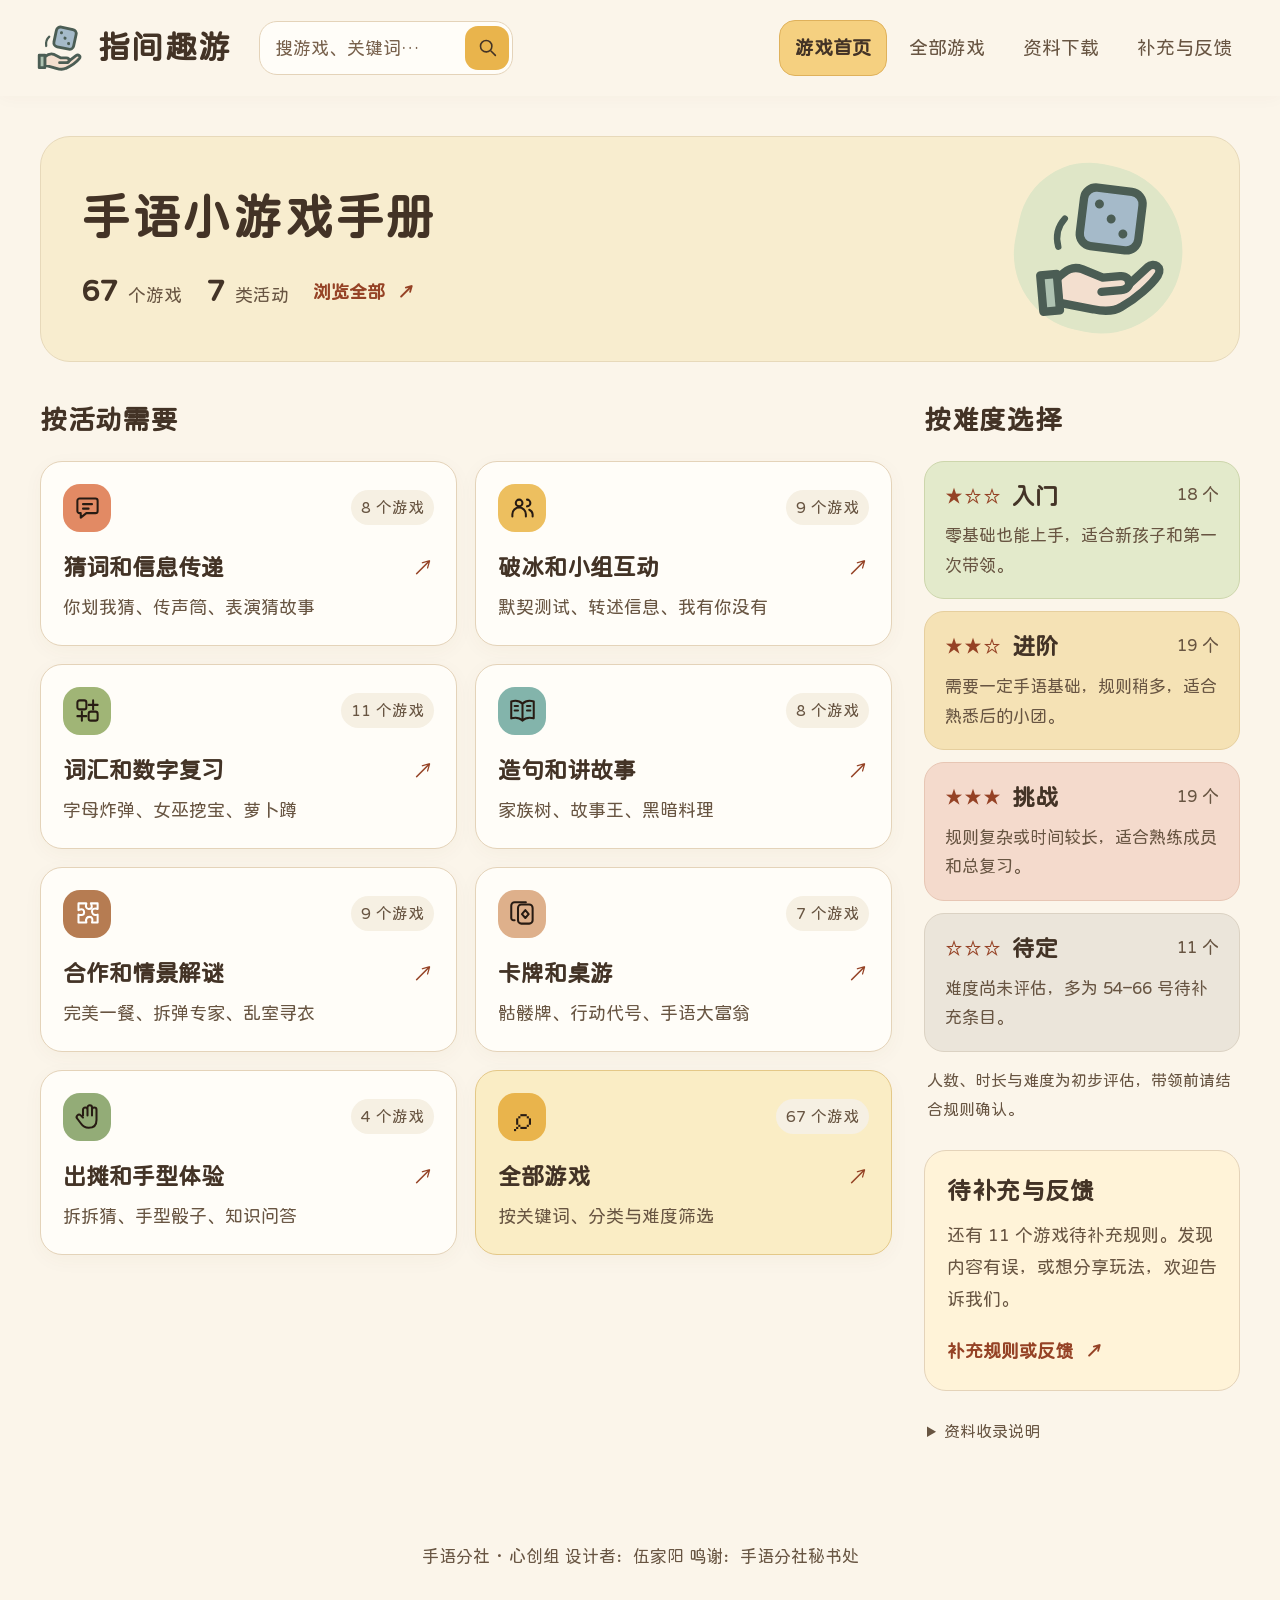
==== commit 8983e20b: "style: use upright round headings and larger mobile text" ====
--- a/网站/ShouYu-game.html
+++ b/网站/ShouYu-game.html
@@ -13,13 +13,6 @@
 @font-face {
   font-family: "SignPlay Round";
   src: url("[data-uri]") format("woff2");
-  font-weight: 400;
-  font-style: normal;
-  font-display: swap;
-}
-@font-face {
-  font-family: "SignPlay Play";
-  src: url("[data-uri]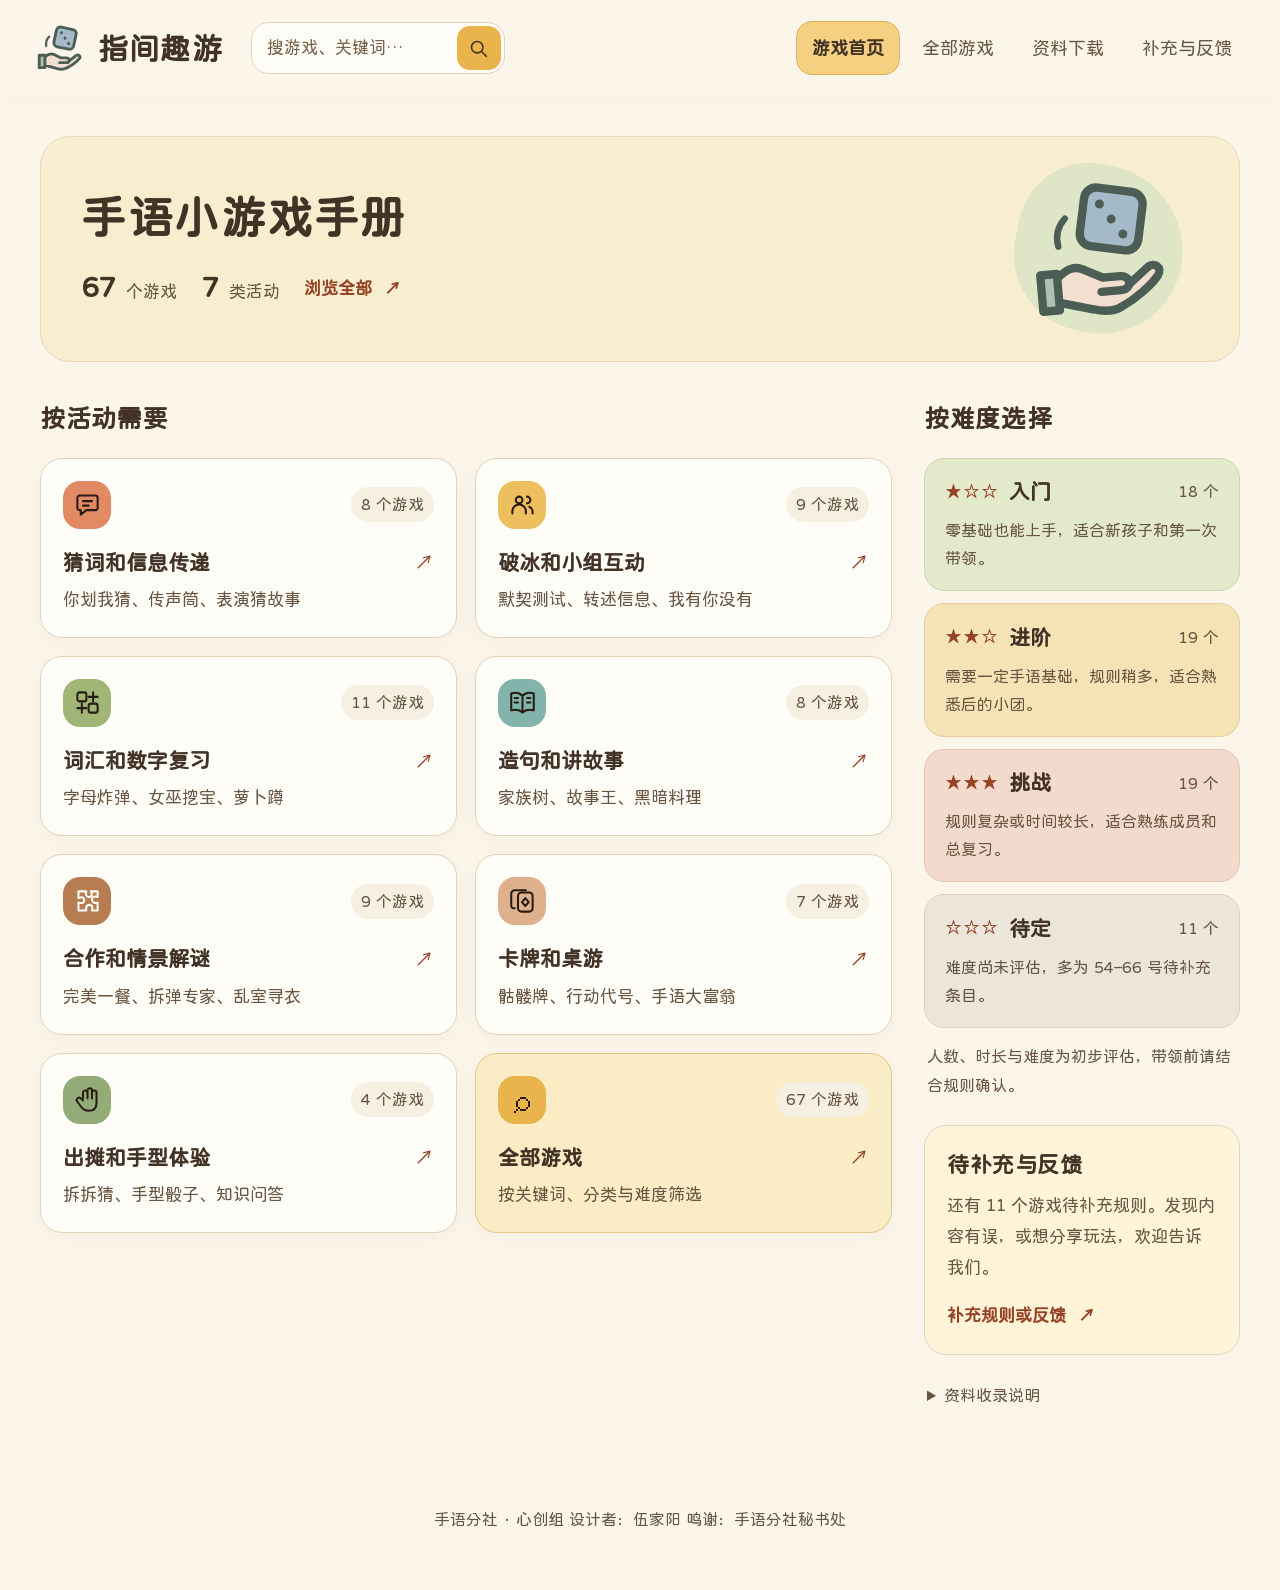
==== commit 96965a37: "Balance rounded typography sizes across desktop and mobile" ====
--- a/网站/ShouYu-game.html
+++ b/网站/ShouYu-game.html
@@ -37,7 +37,7 @@
 }
 * { box-sizing: border-box; }
 html { scroll-padding-top: 110px; }
-body { margin: 0; color: var(--ink); background: var(--bg); font: 20px/1.8 var(--font-sans); }
+body { margin: 0; color: var(--ink); background: var(--bg); font: 18px/1.8 var(--font-sans); }
 a { color: var(--accent); text-decoration: none; }
 a:hover { color: #77361e; }
 button, input, select, textarea { font: inherit; color: var(--ink); }
@@ -54,27 +54,27 @@
 .header-inner { max-width: 1360px; min-height: 96px; padding: 14px 32px; margin: auto; display: flex; align-items: center; gap: 28px; }
 .brand { display: flex; align-items: center; gap: 10px; color: var(--ink); flex-shrink: 0; }
 .brand-icon { width: 56px; height: 56px; }
-.brand-text { font: 700 32px/1.3 var(--font-heading); letter-spacing: .04em; white-space: nowrap; }
+.brand-text { font: 700 30px/1.3 var(--font-heading); letter-spacing: .04em; white-space: nowrap; }
 .header-search { display: flex; align-items: center; margin: 0 auto 0 0; width: 254px; background: var(--card); border: 1.5px solid var(--line); border-radius: 18px; padding: 3px; }
 .header-search input { width: 100%; min-width: 0; outline-offset: 0; }
 .header-search button { display: grid; place-items: center; width: 44px; height: 44px; flex: 0 0 44px; border: 0; border-radius: 13px; background: var(--mustard); }
 .header-search button:hover { background: #e2aa3e; }
 .header-search svg { width: 21px; height: 21px; fill: none; stroke: currentColor; stroke-width: 1.8; stroke-linecap: round; }
 .top-nav { display: flex; gap: 6px; flex-shrink: 0; }
-.top-nav a { padding: 10px 15px; border: 1.5px solid transparent; border-radius: 16px; font-size: 19px; white-space: nowrap; color: var(--muted); transition: color .18s, background .18s, border-color .18s; }
+.top-nav a { padding: 10px 15px; border: 1.5px solid transparent; border-radius: 16px; font-size: 18px; white-space: nowrap; color: var(--muted); transition: color .18s, background .18s, border-color .18s; }
 .top-nav a[aria-current="page"] { background: #f5d080; border-color: #dfb15b; color: var(--ink); font-weight: 600; }
 .hero { display: grid; grid-template-columns: 1fr 200px; align-items: center; gap: 32px; padding: 30px 40px; margin-bottom: 38px; border: 1.5px solid #e7d9ba; border-radius: 30px; background: #f8edcf; }
-.home-title { margin: 0 0 20px; font: 700 clamp(34px, 3.8vw, 50px)/1.35 var(--font-heading); letter-spacing: .035em; }
-.hero-meta { display: flex; flex-wrap: wrap; gap: 12px 24px; align-items: center; margin: 0; font-size: 18px; color: var(--muted); }
-.hero-meta strong { font: 600 30px/1.2 var(--font-sans); margin-right: 6px; color: var(--ink); font-variant-numeric: tabular-nums; }
-.hero-meta a { font-size: 18px; font-weight: 600; padding: 5px 0; }
+.home-title { margin: 0 0 20px; font: 700 clamp(32px, 3.5vw, 46px)/1.35 var(--font-heading); letter-spacing: .035em; }
+.hero-meta { display: flex; flex-wrap: wrap; gap: 12px 24px; align-items: center; margin: 0; font-size: 17px; color: var(--muted); }
+.hero-meta strong { font: 600 28px/1.2 var(--font-sans); margin-right: 6px; color: var(--ink); font-variant-numeric: tabular-nums; }
+.hero-meta a { font-size: 17px; font-weight: 600; padding: 5px 0; }
 .hero-meta a span { margin-left: 7px; }
 .hero-art { display: grid; place-items: center; position: relative; isolation: isolate; }
 .hero-art::before { content: ""; position: absolute; width: 168px; height: 168px; background: #dfe6c7; border-radius: 45% 55% 51% 49%; transform: rotate(12deg); z-index: -1; }
 .hero-art img { width: 164px; height: 164px; transform: rotate(-5deg); }
 .home-layout { display: grid; grid-template-columns: minmax(0, 1fr) 316px; gap: 32px; align-items: start; }
 .section-heading { display: flex; justify-content: space-between; align-items: baseline; gap: 12px; margin: 0 0 20px; }
-.section-heading h2, .contribute-panel h2 { margin: 0; font: 700 27px/1.5 var(--font-heading); letter-spacing: .025em; }
+.section-heading h2, .contribute-panel h2 { margin: 0; font: 700 25px/1.5 var(--font-heading); letter-spacing: .025em; }
 .scene-grid { display: grid; grid-template-columns: repeat(2, minmax(0, 1fr)); gap: 18px; }
 .card { display: block; color: var(--ink); border: 1.5px solid var(--line); border-radius: var(--radius); background: var(--card); box-shadow: var(--shadow); transition: border-color .2s, box-shadow .2s, transform .2s; }
 .scene { padding: 22px; position: relative; }
@@ -82,10 +82,10 @@
 .category-icon { display: grid; place-items: center; width: 48px; height: 48px; border-radius: 17px; background: var(--tone, #f3e0c7); color: var(--tone-ink, #271b13); transition: transform .2s; }
 .category-icon svg { width: 27px; height: 27px; fill: none; stroke: currentColor; stroke-width: 1.8; stroke-linecap: round; stroke-linejoin: round; }
 .scene-count { color: var(--muted); font-size: 16px; background: #f6f0e3; border-radius: 999px; padding: 3px 10px; white-space: nowrap; }
-.scene h3 { display: flex; align-items: center; justify-content: space-between; gap: 10px; font: 700 23px/1.5 var(--font-heading); margin: 0; }
-.card-arrow { font: 400 22px/1 var(--font-sans); color: var(--accent); transition: transform .2s; }
+.scene h3 { display: flex; align-items: center; justify-content: space-between; gap: 10px; font: 700 21px/1.5 var(--font-heading); margin: 0; }
+.card-arrow { font: 400 20px/1 var(--font-sans); color: var(--accent); transition: transform .2s; }
 .scene p { margin: 0; }
-.scene .example { color: var(--muted); font-size: 18px; line-height: 1.7; margin-top: 8px; }
+.scene .example { color: var(--muted); font-size: 17px; line-height: 1.7; margin-top: 8px; }
 .tone-1 { --tone: #e28a64; }
 .tone-2 { --tone: #edbf5f; }
 .tone-3 { --tone: #a0b576; }
@@ -95,7 +95,7 @@
 .tone-7 { --tone: #93ac77; }
 .tone-8 { --tone: #b6a78f; }
 .all-games { background: #faedc5; border-color: #e4c887; }
-.all-games .category-icon { background: #e9b44c; font: 34px/1 var(--font-sans); }
+.all-games .category-icon { background: #e9b44c; font: 32px/1 var(--font-sans); }
 .home-aside { display: grid; gap: 26px; }
 .level-list { display: grid; gap: 12px; }
 .level-card { display: block; padding: 18px 20px; border-radius: 20px; background: #e3eacb; border: 1.5px solid #cdd6ac; color: var(--ink); transition: border-color .2s, transform .2s; }
@@ -103,51 +103,51 @@
 .level-3 { background: #f4dacc; border-color: #e7c6b4; }
 .level-0 { background: #ebe5da; border-color: #dbd2c3; }
 .level-head { display: flex; align-items: center; gap: 10px; }
-.level-head h3 { margin: 0; font: 700 23px/1.4 var(--font-heading); }
-.level-stars { font-size: 18px; color: var(--accent); letter-spacing: 1px; }
-.level-count { margin-left: auto; font-size: 17px; color: var(--muted); white-space: nowrap; }
-.level-card p { font-size: 17px; line-height: 1.75; margin: 9px 0 0; color: var(--muted); }
+.level-head h3 { margin: 0; font: 700 21px/1.4 var(--font-heading); }
+.level-stars { font-size: 17px; color: var(--accent); letter-spacing: 1px; }
+.level-count { margin-left: auto; font-size: 16px; color: var(--muted); white-space: nowrap; }
+.level-card p { font-size: 16px; line-height: 1.75; margin: 9px 0 0; color: var(--muted); }
 .level-note { margin: 14px 3px 0; font-size: 16px; color: var(--muted); }
 .contribute-panel { border: 1.5px solid var(--line); border-radius: var(--radius); padding: 22px; background: #fff3d8; }
-.contribute-panel h2 { font-size: 24px; }
-.contribute-panel p { font-size: 18px; margin: 10px 0 16px; color: var(--muted); }
-.contribute-panel a { font-size: 18px; font-weight: 600; }
+.contribute-panel h2 { font-size: 22px; }
+.contribute-panel p { font-size: 17px; margin: 10px 0 16px; color: var(--muted); }
+.contribute-panel a { font-size: 17px; font-weight: 600; }
 .contribute-panel a span { margin-left: 7px; }
 .edition-note { font-size: 16px; color: var(--muted); padding: 0 3px; }
 .edition-note summary { cursor: pointer; width: fit-content; min-height: 44px; }
 .edition-note p { margin: 8px 0 0; }
-.crumb { font-size: 17px; margin: 0 0 22px; color: var(--muted); overflow-wrap: anywhere; }
+.crumb { font-size: 16px; margin: 0 0 22px; color: var(--muted); overflow-wrap: anywhere; }
 .crumb a { color: var(--muted); }
 .crumb a:hover { color: var(--ink); text-decoration: underline; }
 .page-head { margin: 0 0 32px; }
-.page-title { margin: 0 0 14px; font: 700 clamp(30px, 3vw, 40px)/1.45 var(--font-heading); letter-spacing: .025em; }
-.page-head p { color: var(--muted); margin: 0; max-width: 780px; font-size: 19px; }
+.page-title { margin: 0 0 14px; font: 700 clamp(28px, 3vw, 38px)/1.45 var(--font-heading); letter-spacing: .025em; }
+.page-head p { color: var(--muted); margin: 0; max-width: 780px; font-size: 18px; }
 .game-list { display: grid; gap: 16px; }
 .game-item { display: flex; gap: 20px; align-items: flex-start; padding: 24px; background: var(--card); border: 1.5px solid var(--line); border-radius: var(--radius); box-shadow: var(--shadow); transition: background .18s, border-color .18s; }
 .game-item:hover { border-color: #c69b68; background: #fffaf0; }
-.game-no { flex: 0 0 54px; width: 54px; height: 54px; display: grid; place-items: center; background: var(--tone, #f3e0c7); color: var(--tone-ink, #271b13); border-radius: 18px; font: 600 25px/1 var(--font-sans); font-variant-numeric: tabular-nums; }
+.game-no { flex: 0 0 54px; width: 54px; height: 54px; display: grid; place-items: center; background: var(--tone, #f3e0c7); color: var(--tone-ink, #271b13); border-radius: 18px; font: 600 23px/1 var(--font-sans); font-variant-numeric: tabular-nums; }
 .game-body { min-width: 0; }
-.game-item h3 { margin: 0 0 7px; font: 700 25px/1.5 var(--font-heading); color: var(--ink); }
-.game-item p { margin: 0; color: var(--muted); font-size: 19px; line-height: 1.8; }
+.game-item h3 { margin: 0 0 7px; font: 700 23px/1.5 var(--font-heading); color: var(--ink); }
+.game-item p { margin: 0; color: var(--muted); font-size: 18px; line-height: 1.8; }
 .status { display: inline-block; padding: 3px 10px; font: 400 16px/1.6 var(--font-sans); vertical-align: middle; border-radius: 9px; margin: 0 0 0 10px; white-space: nowrap; }
 .status.complete { background: #dde6c4; color: #3c5127; }
 .status.replay { background: #f3e0c7; color: #73421f; }
 .status.todo { background: #e6e0d6; color: #65533d; }
 .chips { display: flex; flex-wrap: wrap; gap: 7px 16px; margin-top: 12px; }
-.chip { font-size: 17px; color: var(--muted); }
+.chip { font-size: 16px; color: var(--muted); }
 .chip-level { color: #4c612e; }
 .chip-todo { color: var(--muted); }
 .detail { max-width: 940px; margin: 0 auto; background: var(--card); border: 1.5px solid var(--line); border-radius: 28px; padding: 38px 48px 34px; box-shadow: var(--shadow); }
 .detail > .status { margin-left: 0; margin-bottom: 14px; }
-.detail .summary { color: var(--muted); margin: 0 0 28px; font-size: 20px; }
+.detail .summary { color: var(--muted); margin: 0 0 28px; font-size: 18px; }
 .info-grid { display: grid; grid-template-columns: repeat(3, minmax(0, 1fr)); gap: 12px; margin: 0 0 14px; }
 .info-cell { background: var(--soft); border-radius: 16px; padding: 16px; min-width: 0; }
-.info-cell span { display: block; font-size: 17px; color: var(--muted); }
-.info-cell strong { display: block; font-size: 20px; margin-top: 5px; font-weight: 600; overflow-wrap: anywhere; }
-.note { font-size: 17px; color: var(--muted); margin: 10px 0; }
-.detail .major-title { margin: 36px 0 20px; font: 700 30px/1.5 var(--font-heading); }
-.sec-title { margin: 34px 0 18px; font: 700 28px/1.5 var(--font-heading); }
-.sub-title { margin: 26px 0 10px; font: 700 24px/1.5 var(--font-heading); color: #4f622e; }
+.info-cell span { display: block; font-size: 16px; color: var(--muted); }
+.info-cell strong { display: block; font-size: 18px; margin-top: 5px; font-weight: 600; overflow-wrap: anywhere; }
+.note { font-size: 16px; color: var(--muted); margin: 10px 0; }
+.detail .major-title { margin: 36px 0 20px; font: 700 28px/1.5 var(--font-heading); }
+.sec-title { margin: 34px 0 18px; font: 700 26px/1.5 var(--font-heading); }
+.sub-title { margin: 26px 0 10px; font: 700 22px/1.5 var(--font-heading); color: #4f622e; }
 .detail p { margin-top: 10px; }
 .guide-list { margin: 7px 0 0; padding-left: 28px; }
 .guide-list li { padding-left: 4px; margin-bottom: 10px; }
@@ -155,13 +155,13 @@
 .detail ol.guide-list { line-height: 1.95; }
 .search-panel, .feedback, .feedback-result { background: var(--card); border: 1.5px solid var(--line); border-radius: var(--radius); padding: 26px; }
 .search-panel { display: grid; gap: 20px; margin-bottom: 20px; }
-input[type="search"], input[type="text"], select, textarea { background: #fffcf5; border: 1.5px solid #d3bd9c; border-radius: 14px; padding: 11px 14px; min-height: 48px; width: 100%; font-size: 19px; }
-.header-search input { border: 0; background: transparent; padding: 7px 8px 7px 12px; font-size: 18px; min-height: 44px; }
+input[type="search"], input[type="text"], select, textarea { background: #fffcf5; border: 1.5px solid #d3bd9c; border-radius: 14px; padding: 11px 14px; min-height: 48px; width: 100%; font-size: 18px; }
+.header-search input { border: 0; background: transparent; padding: 7px 8px 7px 12px; font-size: 17px; min-height: 44px; }
 input::placeholder, textarea::placeholder { color: #78614c; opacity: 1; }
 .filters { display: grid; grid-template-columns: repeat(3, minmax(0, 1fr)) auto; align-items: end; gap: 16px; }
-.filters label, .feedback label { display: grid; gap: 8px; font-size: 18px; font-weight: 600; }
+.filters label, .feedback label { display: grid; gap: 8px; font-size: 17px; font-weight: 600; }
 select { appearance: none; padding-right: 36px; background-image: url("data:image/svg+xml,%3Csvg xmlns='http://www.w3.org/2000/svg' width='12' height='8'%3E%3Cpath d='m1 1 5 5 5-5' fill='none' stroke='%234a3426' stroke-width='1.6' stroke-linecap='round'/%3E%3C/svg%3E"); background-repeat: no-repeat; background-position: right 13px center; }
-.btn { display: inline-flex; align-items: center; justify-content: center; min-height: 48px; padding: 10px 20px; background: #b9cb91; border: 1.5px solid #97ad6c; color: #344423; border-radius: 15px; font-size: 19px; font-weight: 600; transition: background .18s, transform .18s; }
+.btn { display: inline-flex; align-items: center; justify-content: center; min-height: 48px; padding: 10px 20px; background: #b9cb91; border: 1.5px solid #97ad6c; color: #344423; border-radius: 15px; font-size: 18px; font-weight: 600; transition: background .18s, transform .18s; }
 .btn:hover { background: #aabd7c; color: #2e3e1e; }
 .btn.ghost { color: var(--accent); border-color: #d6c2a3; background: #fffaf0; }
 .btn.ghost:hover { background: var(--soft); }
@@ -170,37 +170,37 @@
 .form-actions { display: flex; flex-wrap: wrap; gap: 12px; align-items: center; }
 .feedback-result { max-width: 850px; margin-top: 22px; }
 .feedback-result h3 { margin-top: 0; }
-.placeholder { padding: 20px; background: var(--soft); border-radius: 16px; font-size: 19px; color: var(--muted); }
-.placeholder small { font-size: 17px; }
+.placeholder { padding: 20px; background: var(--soft); border-radius: 16px; font-size: 18px; color: var(--muted); }
+.placeholder small { font-size: 16px; }
 .files-section { margin-bottom: 38px; }
 .file-list { list-style: none; padding: 0; margin: 0; display: grid; gap: 14px; }
 .files-section .file-list { grid-template-columns: repeat(2, minmax(0, 1fr)); }
 .file-list li { display: grid; grid-template-columns: 52px minmax(0, 1fr) auto; align-items: center; gap: 20px; padding: 20px 24px; background: var(--card); border: 1.5px solid var(--line); border-radius: 20px; box-shadow: var(--shadow); }
-.file-type { display: grid; place-items: center; width: 52px; height: 58px; border: 1.5px solid #cadcd7; border-radius: 14px; background: #e5eee7; color: #35584d; font-size: 17px; font-weight: 600; }
+.file-type { display: grid; place-items: center; width: 52px; height: 58px; border: 1.5px solid #cadcd7; border-radius: 14px; background: #e5eee7; color: #35584d; font-size: 16px; font-weight: 600; }
 .file-type-pdf { color: #914425; background: #f8e6db; border-color: #eccab6; }
 .file-type-pptx { color: #7a501c; background: #f8eac6; border-color: #e7d39d; }
 .file-copy { min-width: 0; }
-.file-name { display: block; width: fit-content; max-width: 100%; overflow-wrap: anywhere; color: var(--ink); font-size: 22px; font-weight: 600; line-height: 1.6; }
+.file-name { display: block; width: fit-content; max-width: 100%; overflow-wrap: anywhere; color: var(--ink); font-size: 20px; font-weight: 600; line-height: 1.6; }
 .file-name:hover { color: var(--accent); text-decoration: underline; text-underline-offset: 5px; }
-.file-ids { display: block; margin-top: 6px; font-size: 17px; color: var(--muted); }
-.file-list .dl { display: inline-flex; align-items: center; justify-content: center; gap: 7px; font-size: 18px; font-weight: 600; white-space: nowrap; padding: 9px 16px; border: 1.5px solid #d8c3a0; border-radius: 14px; background: #f6ead3; min-height: 46px; transition: background .18s, transform .18s; }
+.file-ids { display: block; margin-top: 6px; font-size: 16px; color: var(--muted); }
+.file-list .dl { display: inline-flex; align-items: center; justify-content: center; gap: 7px; font-size: 17px; font-weight: 600; white-space: nowrap; padding: 9px 16px; border: 1.5px solid #d8c3a0; border-radius: 14px; background: #f6ead3; min-height: 46px; transition: background .18s, transform .18s; }
 .dl svg { width: 18px; height: 18px; fill: none; stroke: currentColor; stroke-width: 1.8; stroke-linecap: round; stroke-linejoin: round; }
 .file-list .dl:hover { background: #efdbb6; }
-.empty { color: var(--muted); font-size: 18px; padding: 12px 0; }
+.empty { color: var(--muted); font-size: 17px; padding: 12px 0; }
 .back-row { margin: 30px 0 12px; }
-.pager { display: flex; justify-content: space-between; gap: 20px; margin-top: 24px; padding-top: 8px; font-size: 18px; }
+.pager { display: flex; justify-content: space-between; gap: 20px; margin-top: 24px; padding-top: 8px; font-size: 17px; }
 .pager a { max-width: 48%; }
 .pager a:hover { text-decoration: underline; }
 .related-list { padding-left: 24px; }
 .related-list li { margin-bottom: 8px; }
-.to-top { position: fixed; right: 22px; bottom: 22px; width: 48px; height: 48px; border-radius: 17px; border: 1.5px solid #c97851; background: #f3ceab; color: #6e3b22; font-size: 25px; box-shadow: 0 4px 16px #4a342612; opacity: 0; visibility: hidden; transition: opacity .2s, visibility .2s; z-index: 15; }
+.to-top { position: fixed; right: 22px; bottom: 22px; width: 48px; height: 48px; border-radius: 17px; border: 1.5px solid #c97851; background: #f3ceab; color: #6e3b22; font-size: 23px; box-shadow: 0 4px 16px #4a342612; opacity: 0; visibility: hidden; transition: opacity .2s, visibility .2s; z-index: 15; }
 .to-top.show { opacity: 1; visibility: visible; }
-.site-footer { max-width: 1200px; margin: 0 auto; padding: 0 24px 40px; text-align: center; color: var(--muted); font-size: 17px; }
-.bank-hint { font-size: 19px; color: var(--muted); margin: 4px 0 16px; }
+.site-footer { max-width: 1200px; margin: 0 auto; padding: 0 24px 40px; text-align: center; color: var(--muted); font-size: 16px; }
+.bank-hint { font-size: 18px; color: var(--muted); margin: 4px 0 16px; }
 .bank-list { list-style: none; padding: 0; margin: 0 0 16px; display: grid; gap: 10px; }
 .bank-item { display: flex; justify-content: space-between; align-items: center; gap: 14px; background: #fffcf5; border: 1.5px solid var(--line); border-radius: 16px; padding: 12px 16px; }
-.bank-text { font-size: 19px; overflow-wrap: anywhere; min-width: 0; }
-.like-btn { font: inherit; font-size: 17px; white-space: nowrap; min-height: 44px; padding: 7px 14px; border: 1.5px solid #d9b194; border-radius: 999px; background: #fff3df; color: #8b4428; cursor: pointer; }
+.bank-text { font-size: 18px; overflow-wrap: anywhere; min-width: 0; }
+.like-btn { font: inherit; font-size: 16px; white-space: nowrap; min-height: 44px; padding: 7px 14px; border: 1.5px solid #d9b194; border-radius: 999px; background: #fff3df; color: #8b4428; cursor: pointer; }
 .like-btn:disabled { border-color: #d9cfbf; color: #6f6251; background: #f5efe3; cursor: default; }
 .bank-form { display: flex; gap: 10px; flex-wrap: wrap; }
 .bank-form input { flex: 1; min-width: min(180px, 100%); }
@@ -217,10 +217,10 @@
   select { background-image: none; padding-right: 14px; min-width: 0; }
   select::picker-icon { color: var(--muted); }
   select::picker(select) { background: var(--card); color: var(--ink); border: 1.5px solid #d3bd9c; border-radius: 16px; padding: 6px; margin-top: 6px; box-shadow: 0 10px 30px #4333261a; max-height: min(380px, 60vh); max-width: calc(100vw - 32px); }
-  select option { font: 400 19px/1.6 var(--font-sans); min-height: 44px; padding: 9px 12px; border-radius: 10px; white-space: normal; }
+  select option { font: 400 18px/1.6 var(--font-sans); min-height: 44px; padding: 9px 12px; border-radius: 10px; white-space: normal; }
   select option:checked { background: var(--sage); }
   select option:hover, select option:focus-visible { background: var(--soft); outline: none; }
-  select optgroup { font-size: 18px; }
+  select optgroup { font-size: 17px; }
 }
 @media (max-width: 1100px) {
   .header-inner { flex-wrap: wrap; gap: 12px 20px; padding: 12px 24px; }
@@ -229,7 +229,7 @@
   .top-nav a { flex: 1; text-align: center; }
   .home-layout { grid-template-columns: minmax(0, 1fr) 290px; gap: 24px; }
   .scene { padding: 20px; }
-  .scene h3 { font-size: 22px; }
+  .scene h3 { font-size: 20px; }
   html { scroll-padding-top: 180px; }
 }
 @media (max-width: 900px) {
@@ -244,80 +244,80 @@
   .files-section .file-list { grid-template-columns: 1fr; }
 }
 @media (max-width: 600px) {
-  body { font-size: 19px; }
+  body { font-size: 18px; }
   .header-inner { padding: 10px 16px; gap: 10px 12px; }
   .brand { gap: 5px; }
   .brand-icon { width: 40px; height: 40px; }
-  .brand-text { font-size: 27px; }
+  .brand-text { font-size: 25px; }
   .header-search { flex: 1; width: auto; min-width: 0; }
-  .header-search input { padding-left: 7px; font-size: 18px; }
+  .header-search input { padding-left: 7px; font-size: 17px; }
   .header-search button { width: 40px; flex-basis: 40px; height: 44px; }
   .top-nav { gap: 4px; }
-  .top-nav a { font-size: 17px; padding: 8px 3px; border-radius: 13px; }
+  .top-nav a { font-size: 16px; padding: 8px 3px; border-radius: 13px; }
   .container { padding: 24px 16px 44px; }
   .hero { grid-template-columns: 1fr; padding: 26px 22px; margin-bottom: 28px; border-radius: 24px; }
   .hero-art { display: none; }
-  .home-title { font-size: clamp(29px, 7.6vw, 40px); margin-bottom: 16px; }
-  .hero-meta { gap: 10px 16px; font-size: 17px; }
-  .hero-meta strong { font-size: 27px; }
-  .hero-meta a { font-size: 17px; }
+  .home-title { font-size: clamp(27px, 7.2vw, 36px); margin-bottom: 16px; }
+  .hero-meta { gap: 10px 16px; font-size: 16px; }
+  .hero-meta strong { font-size: 25px; }
+  .hero-meta a { font-size: 16px; }
   .section-heading { margin-bottom: 16px; }
-  .section-heading h2 { font-size: 26px; }
+  .section-heading h2 { font-size: 24px; }
   .scene-grid { grid-template-columns: 1fr; gap: 14px; }
   .scene { display: grid; grid-template-columns: 48px minmax(0, 1fr); column-gap: 16px; padding: 20px; }
   .scene-top { display: contents; }
   .category-icon { grid-row: 1 / 3; align-self: center; }
-  .scene h3 { grid-column: 2; grid-row: 1; font-size: 23px; }
-  .scene .example { grid-column: 2; grid-row: 2; font-size: 18px; margin-top: 6px; }
+  .scene h3 { grid-column: 2; grid-row: 1; font-size: 21px; }
+  .scene .example { grid-column: 2; grid-row: 2; font-size: 17px; margin-top: 6px; }
   .scene-count { grid-column: 2; justify-self: start; margin-top: 10px; font-size: 16px; }
   .level-list { grid-template-columns: 1fr; }
   .level-card { padding: 18px 20px; }
-  .level-head h3 { font-size: 23px; }
-  .level-card p { font-size: 18px; }
+  .level-head h3 { font-size: 21px; }
+  .level-card p { font-size: 17px; }
   .game-item { padding: 20px 18px; gap: 14px; }
-  .game-no { flex-basis: 42px; width: 42px; height: 46px; border-radius: 14px; font-size: 24px; }
-  .game-item h3 { font-size: 23px; }
-  .game-item p { font-size: 19px; }
+  .game-no { flex-basis: 42px; width: 42px; height: 46px; border-radius: 14px; font-size: 22px; }
+  .game-item h3 { font-size: 21px; }
+  .game-item p { font-size: 18px; }
   .status { margin: 5px 6px 5px 0; font-size: 16px; }
   .game-item .status { display: table; }
   .chips { gap: 6px 12px; }
   .detail { padding: 26px 20px; border-radius: 22px; }
-  .detail .summary { font-size: 19px; }
-  .detail .page-title { font-size: 30px; }
+  .detail .summary { font-size: 18px; }
+  .detail .page-title { font-size: 28px; }
   .info-grid { gap: 10px; grid-template-columns: 1fr; }
   .info-cell { padding: 12px 14px; display: flex; align-items: baseline; justify-content: space-between; gap: 16px; }
-  .info-cell strong { font-size: 19px; margin-top: 0; text-align: right; max-width: 80%; }
-  .info-cell span { font-size: 17px; flex-shrink: 0; }
-  .detail .major-title { font-size: 28px; }
-  .sec-title { font-size: 25px; }
-  .sub-title { font-size: 23px; }
+  .info-cell strong { font-size: 18px; margin-top: 0; text-align: right; max-width: 80%; }
+  .info-cell span { font-size: 16px; flex-shrink: 0; }
+  .detail .major-title { font-size: 26px; }
+  .sec-title { font-size: 23px; }
+  .sub-title { font-size: 21px; }
   .search-panel, .feedback, .feedback-result { padding: 20px; }
   .filters { grid-template-columns: 1fr; gap: 14px; }
   .file-list { gap: 12px; }
   .file-list li { grid-template-columns: 42px minmax(0, 1fr); gap: 12px 14px; padding: 18px; align-items: start; }
   .file-type { width: 42px; height: 50px; font-size: 16px; border-radius: 12px; }
-  .file-name { font-size: 20px; }
-  .file-ids { font-size: 17px; }
-  .file-list .dl { grid-column: 2; justify-self: start; font-size: 18px; padding: 8px 15px; }
+  .file-name { font-size: 19px; }
+  .file-ids { font-size: 16px; }
+  .file-list .dl { grid-column: 2; justify-self: start; font-size: 17px; padding: 8px 15px; }
   .pager { flex-direction: column; gap: 14px; }
   .pager a { max-width: 100%; }
   .to-top { bottom: 14px; right: 12px; width: 44px; height: 44px; }
-  .site-footer { font-size: 17px; padding-bottom: 76px; }
+  .site-footer { font-size: 16px; padding-bottom: 76px; }
   .bank-item { padding: 12px; gap: 10px; flex-wrap: wrap; }
-  .bank-text { font-size: 20px; }
+  .bank-text { font-size: 18px; }
   .like-btn { margin-left: auto; }
   .bank-form .btn { flex-grow: 1; }
   html { scroll-padding-top: 150px; }
 }
 @media (max-width: 360px) {
   .header-inner { padding-inline: 12px; }
-  .brand-text { font-size: 24px; }
+  .brand-text { font-size: 22px; }
   .brand-icon { width: 32px; height: 32px; }
   .top-nav { display: grid; grid-template-columns: repeat(2, 1fr); }
-  .top-nav a { font-size: 18px; }
+  .top-nav a { font-size: 17px; }
   .container { padding-inline: 12px; }
   .scene { padding: 18px 14px; gap: 0 12px; grid-template-columns: 40px minmax(0, 1fr); }
-  .scene h3 { font-size: 22px; }
+  .scene h3 { font-size: 20px; }
   .category-icon { width: 40px; height: 44px; }
   .detail { padding: 22px 16px; }
   .game-item { gap: 10px; padding: 18px 14px; }
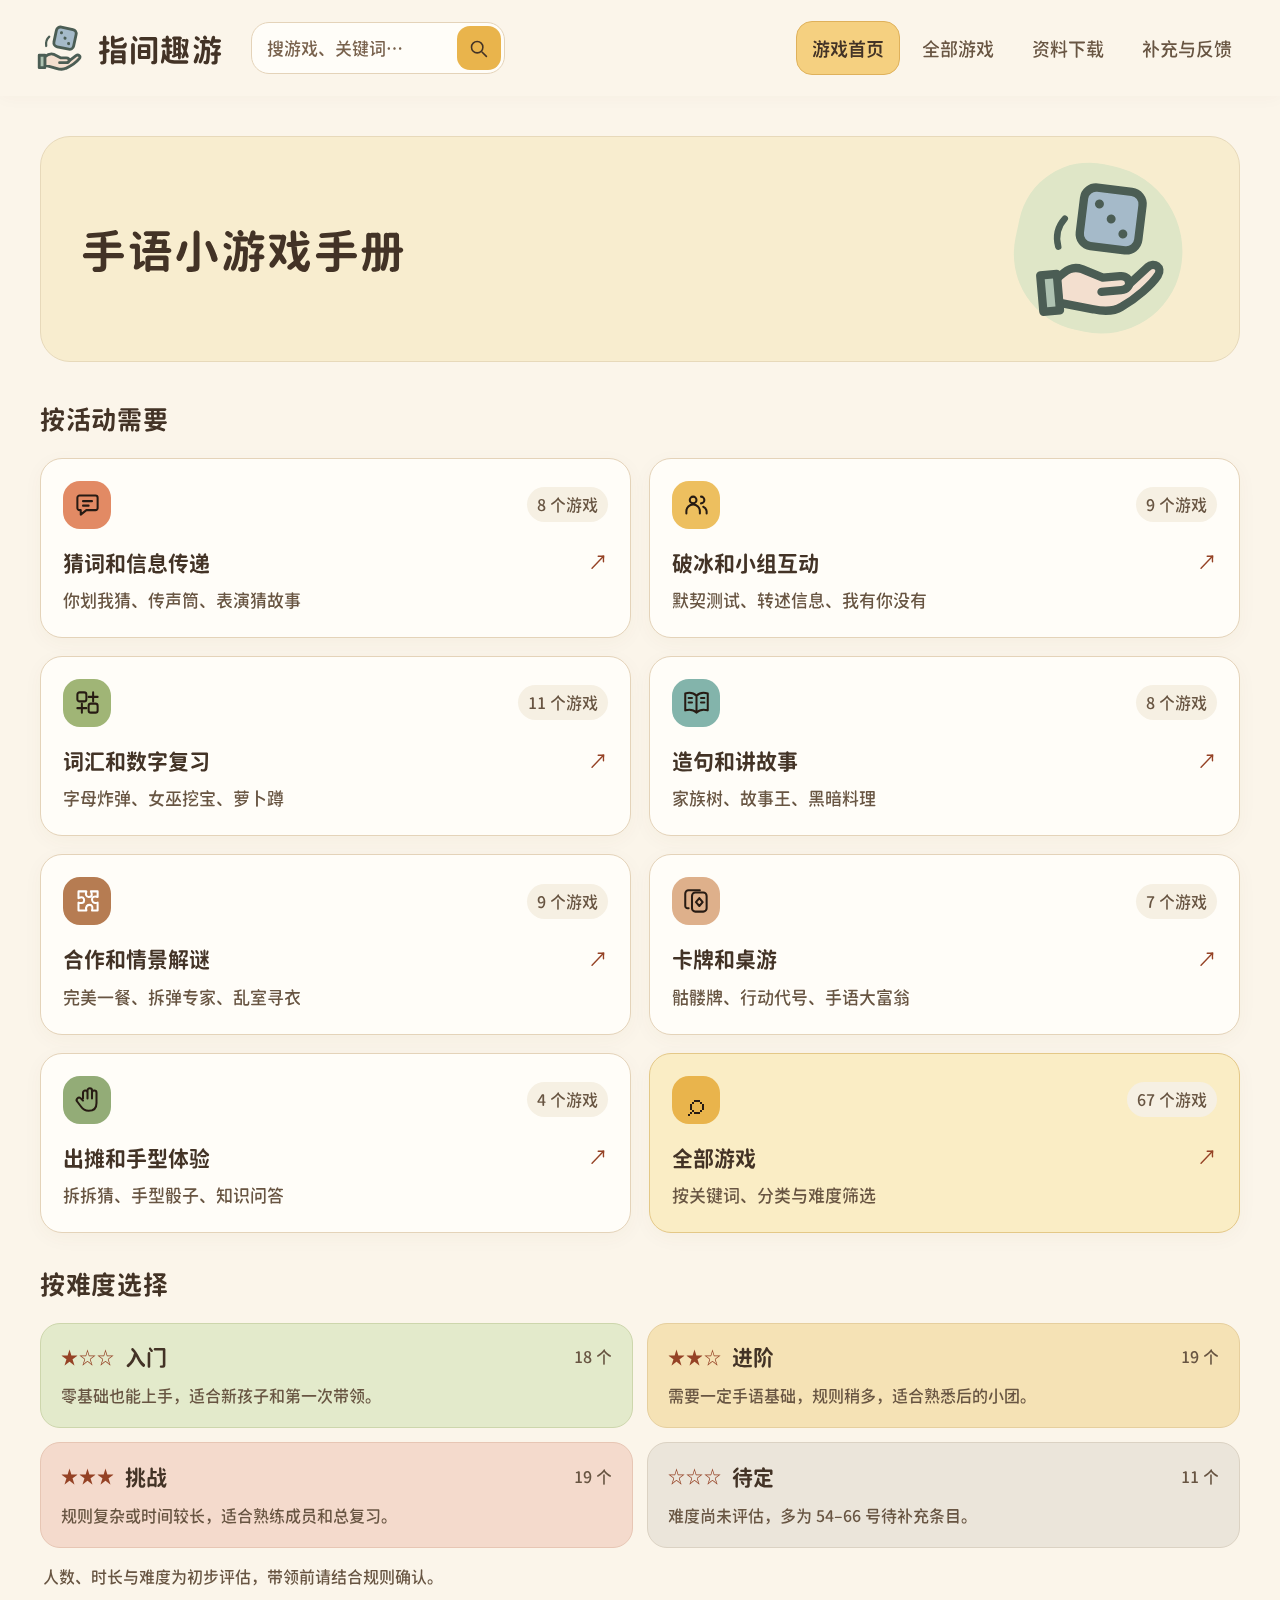
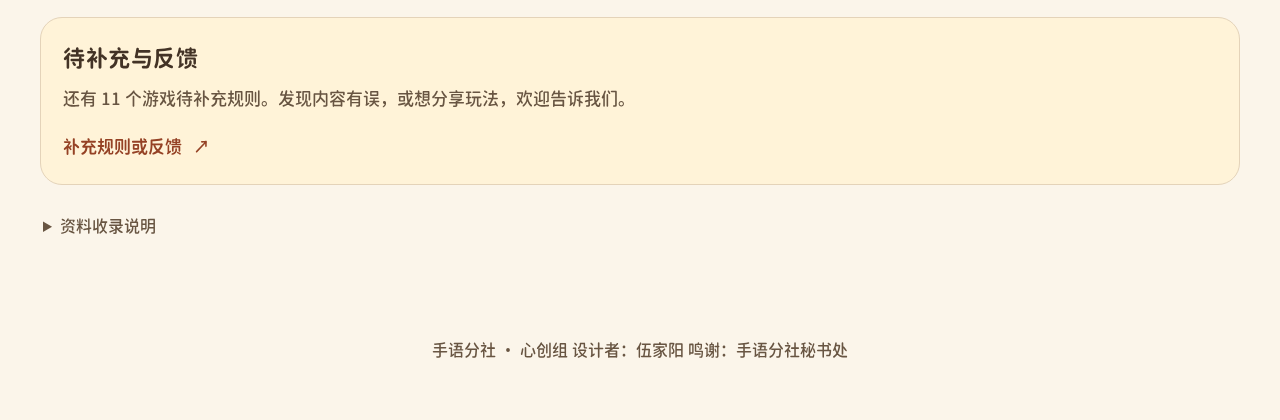
==== commit 7dc44c27: "Use Resource Han Rounded and stack homepage sections" ====
--- a/网站/ShouYu-game.html
+++ b/网站/ShouYu-game.html
@@ -11,9 +11,9 @@
   <link rel="apple-touch-icon" href="[data-uri]">
   <style>
 @font-face {
-  font-family: "SignPlay Round";
-  src: url("[data-uri]") format("woff2");
-  font-weight: 400;
+  font-family: "SignPlay Resource";
+  src: url("[data-uri]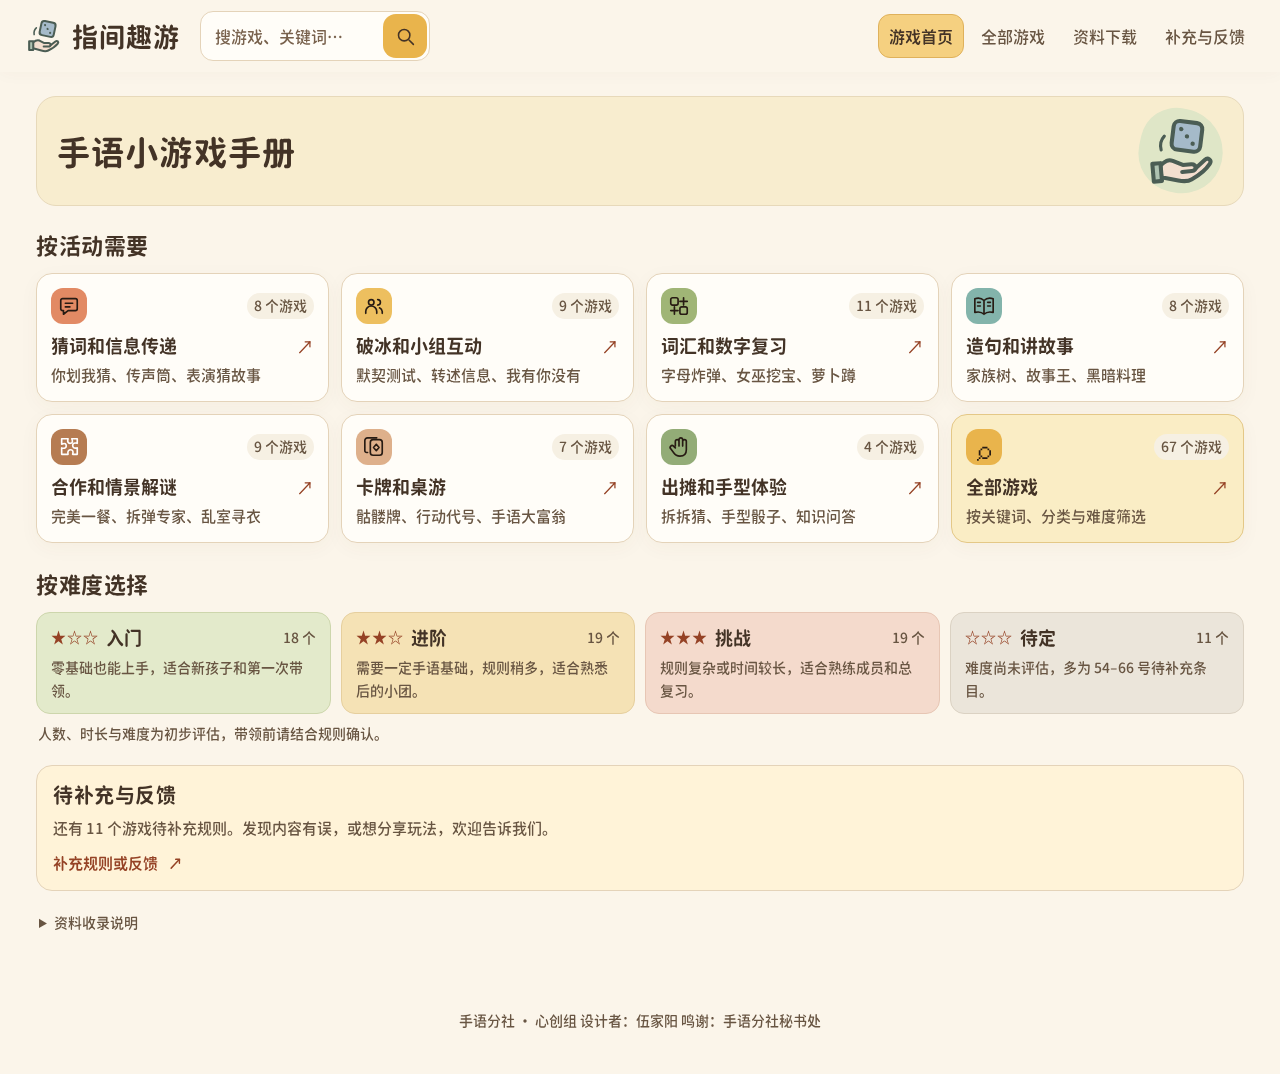
==== commit 95627108: "Compact responsive layouts and show desktop games in two columns" ====
--- a/网站/ShouYu-game.html
+++ b/网站/ShouYu-game.html
@@ -30,14 +30,14 @@
   --olive: #8aa35e;
   --soft: #f3e5cd;
   --sage: #dde6c4;
-  --radius: 22px;
+  --radius: 16px;
   --shadow: 0 5px 20px #6347220a;
   --font-sans: "SignPlay Resource", "PingFang SC", "Microsoft YaHei", "Noto Sans SC", system-ui, sans-serif;
   --font-heading: var(--font-sans);
 }
 * { box-sizing: border-box; }
-html { scroll-padding-top: 110px; }
-body { margin: 0; color: var(--ink); background: var(--bg); font: 500 18px/1.8 var(--font-sans); }
+html { scroll-padding-top: 88px; }
+body { margin: 0; color: var(--ink); background: var(--bg); font: 500 16px/1.65 var(--font-sans); }
 a { color: var(--accent); text-decoration: none; }
 a:hover { color: #77361e; }
 button, input, select, textarea { font: inherit; color: var(--ink); }
@@ -46,42 +46,42 @@
 :focus-visible { outline: 3px solid var(--accent); outline-offset: 4px; }
 ::selection { background: #f2cf83; color: #573818; }
 img, svg { display: block; max-width: 100%; }
-.container { max-width: 1264px; margin: 0 auto; padding: 40px 32px 64px; }
+.container { max-width: 1264px; margin: 0 auto; padding: 24px 28px 40px; }
 #app:focus { outline: none; }
 .skip-link { position: fixed; z-index: 40; top: -100px; left: 20px; padding: 12px 18px; background: var(--ink); color: white; border-radius: 12px; }
 .skip-link:focus { top: 12px; color: white; }
 .site-header { position: sticky; top: 0; z-index: 20; background: #fbf5eaf5; backdrop-filter: blur(14px); box-shadow: 0 2px 16px #63472208; }
-.header-inner { max-width: 1360px; min-height: 96px; padding: 14px 32px; margin: auto; display: flex; align-items: center; gap: 28px; }
-.brand { display: flex; align-items: center; gap: 10px; color: var(--ink); flex-shrink: 0; }
-.brand-icon { width: 56px; height: 56px; }
-.brand-text { font: 700 30px/1.3 var(--font-heading); letter-spacing: .04em; white-space: nowrap; }
-.header-search { display: flex; align-items: center; margin: 0 auto 0 0; width: 254px; background: var(--card); border: 1.5px solid var(--line); border-radius: 18px; padding: 3px; }
+.header-inner { max-width: 1360px; min-height: 72px; padding: 8px 24px; margin: auto; display: flex; align-items: center; gap: 20px; }
+.brand { display: flex; align-items: center; gap: 8px; color: var(--ink); flex-shrink: 0; }
+.brand-icon { width: 40px; height: 40px; }
+.brand-text { font: 700 26px/1.3 var(--font-heading); letter-spacing: .04em; white-space: nowrap; }
+.header-search { display: flex; align-items: center; margin: 0 auto 0 0; width: 230px; background: var(--card); border: 1.5px solid var(--line); border-radius: 13px; padding: 2px; }
 .header-search input { width: 100%; min-width: 0; outline-offset: 0; }
 .header-search button { display: grid; place-items: center; width: 44px; height: 44px; flex: 0 0 44px; border: 0; border-radius: 13px; background: var(--mustard); }
 .header-search button:hover { background: #e2aa3e; }
 .header-search svg { width: 21px; height: 21px; fill: none; stroke: currentColor; stroke-width: 1.8; stroke-linecap: round; }
 .top-nav { display: flex; gap: 6px; flex-shrink: 0; }
-.top-nav a { padding: 10px 15px; border: 1.5px solid transparent; border-radius: 16px; font-size: 18px; white-space: nowrap; color: var(--muted); transition: color .18s, background .18s, border-color .18s; }
+.top-nav a { display: flex; align-items: center; justify-content: center; min-height: 44px; padding: 6px 10px; border: 1.5px solid transparent; border-radius: 12px; font-size: 16px; white-space: nowrap; color: var(--muted); transition: color .18s, background .18s, border-color .18s; }
 .top-nav a[aria-current="page"] { background: #f5d080; border-color: #dfb15b; color: var(--ink); font-weight: 600; }
-.hero { display: grid; grid-template-columns: 1fr 200px; align-items: center; gap: 32px; padding: 30px 40px; margin-bottom: 38px; border: 1.5px solid #e7d9ba; border-radius: 30px; background: #f8edcf; }
-.home-title { margin: 0; font: 700 clamp(32px, 3.5vw, 46px)/1.35 var(--font-heading); letter-spacing: .035em; }
+.hero { display: grid; grid-template-columns: 1fr 84px; align-items: center; gap: 20px; padding: 14px 20px; margin-bottom: 22px; border: 1.5px solid #e7d9ba; border-radius: 20px; background: #f8edcf; }
+.home-title { margin: 0; font: 700 clamp(26px, 2.6vw, 34px)/1.35 var(--font-heading); letter-spacing: .035em; }
 .hero-art { display: grid; place-items: center; position: relative; isolation: isolate; }
-.hero-art::before { content: ""; position: absolute; width: 168px; height: 168px; background: #dfe6c7; border-radius: 45% 55% 51% 49%; transform: rotate(12deg); z-index: -1; }
-.hero-art img { width: 164px; height: 164px; transform: rotate(-5deg); }
-.home-layout { display: grid; grid-template-columns: minmax(0, 1fr); gap: 32px; }
-.section-heading { display: flex; justify-content: space-between; align-items: baseline; gap: 12px; margin: 0 0 20px; }
-.section-heading h2, .contribute-panel h2 { margin: 0; font: 700 25px/1.5 var(--font-heading); letter-spacing: .025em; }
-.scene-grid { display: grid; grid-template-columns: repeat(2, minmax(0, 1fr)); gap: 18px; }
+.hero-art::before { content: ""; position: absolute; width: 84px; height: 84px; background: #dfe6c7; border-radius: 45% 55% 51% 49%; transform: rotate(12deg); z-index: -1; }
+.hero-art img { width: 80px; height: 80px; transform: rotate(-5deg); }
+.home-layout { display: grid; grid-template-columns: minmax(0, 1fr); gap: 24px; }
+.section-heading { display: flex; justify-content: space-between; align-items: baseline; gap: 12px; margin: 0 0 12px; }
+.section-heading h2, .contribute-panel h2 { margin: 0; font: 700 22px/1.5 var(--font-heading); letter-spacing: .025em; }
+.scene-grid { display: grid; grid-template-columns: repeat(4, minmax(0, 1fr)); gap: 12px; }
 .card { display: block; color: var(--ink); border: 1.5px solid var(--line); border-radius: var(--radius); background: var(--card); box-shadow: var(--shadow); transition: border-color .2s, box-shadow .2s, transform .2s; }
-.scene { padding: 22px; position: relative; }
-.scene-top { display: flex; align-items: center; justify-content: space-between; margin-bottom: 18px; }
-.category-icon { display: grid; place-items: center; width: 48px; height: 48px; border-radius: 17px; background: var(--tone, #f3e0c7); color: var(--tone-ink, #271b13); transition: transform .2s; }
-.category-icon svg { width: 27px; height: 27px; fill: none; stroke: currentColor; stroke-width: 1.8; stroke-linecap: round; stroke-linejoin: round; }
-.scene-count { color: var(--muted); font-size: 16px; background: #f6f0e3; border-radius: 999px; padding: 3px 10px; white-space: nowrap; }
-.scene h3 { display: flex; align-items: center; justify-content: space-between; gap: 10px; font: 700 21px/1.5 var(--font-heading); margin: 0; }
-.card-arrow { font: 400 20px/1 var(--font-sans); color: var(--accent); transition: transform .2s; }
+.scene { padding: 14px; position: relative; }
+.scene-top { display: flex; align-items: center; justify-content: space-between; margin-bottom: 8px; }
+.category-icon { display: grid; place-items: center; width: 36px; height: 36px; border-radius: 12px; background: var(--tone, #f3e0c7); color: var(--tone-ink, #271b13); transition: transform .2s; }
+.category-icon svg { width: 22px; height: 22px; fill: none; stroke: currentColor; stroke-width: 1.8; stroke-linecap: round; stroke-linejoin: round; }
+.scene-count { color: var(--muted); font-size: 14px; background: #f6f0e3; border-radius: 999px; padding: 1px 7px; white-space: nowrap; }
+.scene h3 { display: flex; align-items: center; justify-content: space-between; gap: 6px; font: 700 18px/1.5 var(--font-heading); margin: 0; }
+.card-arrow { font: 400 18px/1 var(--font-sans); color: var(--accent); transition: transform .2s; }
 .scene p { margin: 0; }
-.scene .example { color: var(--muted); font-size: 17px; line-height: 1.7; margin-top: 8px; }
+.scene .example { color: var(--muted); font-size: 15px; line-height: 1.6; margin-top: 4px; }
 .tone-1 { --tone: #e28a64; }
 .tone-2 { --tone: #edbf5f; }
 .tone-3 { --tone: #a0b576; }
@@ -91,112 +91,114 @@
 .tone-7 { --tone: #93ac77; }
 .tone-8 { --tone: #b6a78f; }
 .all-games { background: #faedc5; border-color: #e4c887; }
-.all-games .category-icon { background: #e9b44c; font: 32px/1 var(--font-sans); }
-.home-followup { display: grid; gap: 26px; }
-.level-list { display: grid; grid-template-columns: repeat(2, minmax(0, 1fr)); gap: 14px; }
-.level-card { display: block; padding: 18px 20px; border-radius: 20px; background: #e3eacb; border: 1.5px solid #cdd6ac; color: var(--ink); transition: border-color .2s, transform .2s; }
+.all-games .category-icon { background: #e9b44c; font: 28px/1 var(--font-sans); }
+.home-followup { display: grid; gap: 20px; }
+.level-list { display: grid; grid-template-columns: repeat(4, minmax(0, 1fr)); gap: 10px; }
+.level-card { display: block; padding: 12px 14px; border-radius: 14px; background: #e3eacb; border: 1.5px solid #cdd6ac; color: var(--ink); transition: border-color .2s, transform .2s; }
 .level-2 { background: #f5e2b5; border-color: #e6cf9e; }
 .level-3 { background: #f4dacc; border-color: #e7c6b4; }
 .level-0 { background: #ebe5da; border-color: #dbd2c3; }
-.level-head { display: flex; align-items: center; gap: 10px; }
-.level-head h3 { margin: 0; font: 700 21px/1.4 var(--font-heading); }
-.level-stars { font-size: 17px; color: var(--accent); letter-spacing: 1px; }
-.level-count { margin-left: auto; font-size: 16px; color: var(--muted); white-space: nowrap; }
-.level-card p { font-size: 16px; line-height: 1.75; margin: 9px 0 0; color: var(--muted); }
-.level-note { margin: 14px 3px 0; font-size: 16px; color: var(--muted); }
-.contribute-panel { border: 1.5px solid var(--line); border-radius: var(--radius); padding: 22px; background: #fff3d8; }
-.contribute-panel h2 { font-size: 22px; }
-.contribute-panel p { font-size: 17px; margin: 10px 0 16px; color: var(--muted); }
-.contribute-panel a { font-size: 17px; font-weight: 600; }
+.level-head { display: flex; align-items: center; gap: 7px; }
+.level-head h3 { margin: 0; font: 700 18px/1.4 var(--font-heading); }
+.level-stars { font-size: 15px; color: var(--accent); letter-spacing: 1px; }
+.level-count { margin-left: auto; font-size: 14px; color: var(--muted); white-space: nowrap; }
+.level-card p { font-size: 14px; line-height: 1.6; margin: 6px 0 0; color: var(--muted); }
+.level-note { margin: 8px 2px 0; font-size: 14px; color: var(--muted); }
+.contribute-panel { border: 1.5px solid var(--line); border-radius: var(--radius); padding: 14px 16px; background: #fff3d8; }
+.contribute-panel h2 { font-size: 20px; }
+.contribute-panel p { font-size: 15px; margin: 6px 0 8px; color: var(--muted); }
+.contribute-panel a { font-size: 15px; font-weight: 600; }
 .contribute-panel a span { margin-left: 7px; }
-.edition-note { font-size: 16px; color: var(--muted); padding: 0 3px; }
+.edition-note { font-size: 14px; color: var(--muted); padding: 0 3px; }
 .edition-note summary { cursor: pointer; width: fit-content; min-height: 44px; }
-.edition-note p { margin: 8px 0 0; }
-.crumb { font-size: 16px; margin: 0 0 22px; color: var(--muted); overflow-wrap: anywhere; }
+.edition-note p { margin: 4px 0 0; }
+.crumb { font-size: 14px; margin: 0 0 14px; color: var(--muted); overflow-wrap: anywhere; }
 .crumb a { color: var(--muted); }
 .crumb a:hover { color: var(--ink); text-decoration: underline; }
-.page-head { margin: 0 0 32px; }
-.page-title { margin: 0 0 14px; font: 700 clamp(28px, 3vw, 38px)/1.45 var(--font-heading); letter-spacing: .025em; }
-.page-head p { color: var(--muted); margin: 0; max-width: 780px; font-size: 18px; }
-.game-list { display: grid; gap: 16px; }
-.game-item { display: flex; gap: 20px; align-items: flex-start; padding: 24px; background: var(--card); border: 1.5px solid var(--line); border-radius: var(--radius); box-shadow: var(--shadow); transition: background .18s, border-color .18s; }
+.page-head { margin: 0 0 20px; }
+.page-title { margin: 0 0 10px; font: 700 clamp(24px, 2.6vw, 32px)/1.45 var(--font-heading); letter-spacing: .025em; }
+.page-head p { color: var(--muted); margin: 0; max-width: 780px; font-size: 16px; }
+.game-list { display: grid; gap: 10px; }
+#s-results { grid-template-columns: repeat(2, minmax(0, 1fr)); }
+#s-results > .empty { grid-column: 1 / -1; }
+.game-item { display: flex; gap: 12px; align-items: flex-start; padding: 14px 16px; background: var(--card); border: 1.5px solid var(--line); border-radius: var(--radius); box-shadow: var(--shadow); transition: background .18s, border-color .18s; }
 .game-item:hover { border-color: #c69b68; background: #fffaf0; }
-.game-no { flex: 0 0 54px; width: 54px; height: 54px; display: grid; place-items: center; background: var(--tone, #f3e0c7); color: var(--tone-ink, #271b13); border-radius: 18px; font: 600 23px/1 var(--font-sans); font-variant-numeric: tabular-nums; }
+.game-no { flex: 0 0 40px; width: 40px; height: 40px; display: grid; place-items: center; background: var(--tone, #f3e0c7); color: var(--tone-ink, #271b13); border-radius: 12px; font: 600 20px/1 var(--font-sans); font-variant-numeric: tabular-nums; }
 .game-body { min-width: 0; }
-.game-item h3 { margin: 0 0 7px; font: 700 23px/1.5 var(--font-heading); color: var(--ink); }
-.game-item p { margin: 0; color: var(--muted); font-size: 18px; line-height: 1.8; }
-.status { display: inline-block; padding: 3px 10px; font: 500 16px/1.6 var(--font-sans); vertical-align: middle; border-radius: 9px; margin: 0 0 0 10px; white-space: nowrap; }
+.game-item h3 { margin: 0 0 4px; font: 700 20px/1.5 var(--font-heading); color: var(--ink); }
+.game-item p { margin: 0; color: var(--muted); font-size: 16px; line-height: 1.65; }
+.status { display: inline-block; padding: 1px 7px; font: 500 14px/1.6 var(--font-sans); vertical-align: middle; border-radius: 9px; margin: 0 0 0 7px; white-space: nowrap; }
 .status.complete { background: #dde6c4; color: #3c5127; }
 .status.replay { background: #f3e0c7; color: #73421f; }
 .status.todo { background: #e6e0d6; color: #65533d; }
-.chips { display: flex; flex-wrap: wrap; gap: 7px 16px; margin-top: 12px; }
-.chip { font-size: 16px; color: var(--muted); }
+.chips { display: flex; flex-wrap: wrap; gap: 4px 12px; margin-top: 7px; }
+.chip { font-size: 14px; color: var(--muted); }
 .chip-level { color: #4c612e; }
 .chip-todo { color: var(--muted); }
-.detail { max-width: 940px; margin: 0 auto; background: var(--card); border: 1.5px solid var(--line); border-radius: 28px; padding: 38px 48px 34px; box-shadow: var(--shadow); }
-.detail > .status { margin-left: 0; margin-bottom: 14px; }
-.detail .summary { color: var(--muted); margin: 0 0 28px; font-size: 18px; }
-.info-grid { display: grid; grid-template-columns: repeat(3, minmax(0, 1fr)); gap: 12px; margin: 0 0 14px; }
-.info-cell { background: var(--soft); border-radius: 16px; padding: 16px; min-width: 0; }
-.info-cell span { display: block; font-size: 16px; color: var(--muted); }
-.info-cell strong { display: block; font-size: 18px; margin-top: 5px; font-weight: 600; overflow-wrap: anywhere; }
-.note { font-size: 16px; color: var(--muted); margin: 10px 0; }
-.detail .major-title { margin: 36px 0 20px; font: 700 28px/1.5 var(--font-heading); }
-.sec-title { margin: 34px 0 18px; font: 700 26px/1.5 var(--font-heading); }
-.sub-title { margin: 26px 0 10px; font: 700 22px/1.5 var(--font-heading); color: #4f622e; }
-.detail p { margin-top: 10px; }
-.guide-list { margin: 7px 0 0; padding-left: 28px; }
-.guide-list li { padding-left: 4px; margin-bottom: 10px; }
+.detail { max-width: 940px; margin: 0 auto; background: var(--card); border: 1.5px solid var(--line); border-radius: 20px; padding: 24px 28px; box-shadow: var(--shadow); }
+.detail > .status { margin-left: 0; margin-bottom: 10px; }
+.detail .summary { color: var(--muted); margin: 0 0 16px; font-size: 16px; }
+.info-grid { display: grid; grid-template-columns: repeat(3, minmax(0, 1fr)); gap: 8px; margin: 0 0 10px; }
+.info-cell { background: var(--soft); border-radius: 12px; padding: 10px 12px; min-width: 0; }
+.info-cell span { display: block; font-size: 14px; color: var(--muted); }
+.info-cell strong { display: block; font-size: 16px; margin-top: 3px; font-weight: 600; overflow-wrap: anywhere; }
+.note { font-size: 14px; color: var(--muted); margin: 8px 0; }
+.detail .major-title { margin: 24px 0 12px; font: 700 24px/1.5 var(--font-heading); }
+.sec-title { margin: 24px 0 12px; font: 700 22px/1.5 var(--font-heading); }
+.sub-title { margin: 18px 0 8px; font: 700 20px/1.5 var(--font-heading); color: #4f622e; }
+.detail p { margin-top: 8px; }
+.guide-list { margin: 7px 0 0; padding-left: 24px; }
+.guide-list li { padding-left: 4px; margin-bottom: 6px; }
 .guide-list li::marker { color: var(--accent); font-weight: 600; }
-.detail ol.guide-list { line-height: 1.95; }
-.search-panel, .feedback, .feedback-result { background: var(--card); border: 1.5px solid var(--line); border-radius: var(--radius); padding: 26px; }
-.search-panel { display: grid; gap: 20px; margin-bottom: 20px; }
-input[type="search"], input[type="text"], select, textarea { background: #fffcf5; border: 1.5px solid #d3bd9c; border-radius: 14px; padding: 11px 14px; min-height: 48px; width: 100%; font-size: 18px; }
-.header-search input { border: 0; background: transparent; padding: 7px 8px 7px 12px; font-size: 17px; min-height: 44px; }
+.detail ol.guide-list { line-height: 1.8; }
+.search-panel, .feedback, .feedback-result { background: var(--card); border: 1.5px solid var(--line); border-radius: var(--radius); padding: 16px; }
+.search-panel { display: grid; gap: 12px; margin-bottom: 14px; }
+input[type="search"], input[type="text"], select, textarea { background: #fffcf5; border: 1.5px solid #d3bd9c; border-radius: 11px; padding: 8px 10px; min-height: 44px; width: 100%; font-size: 16px; }
+.header-search input { border: 0; background: transparent; padding: 7px 8px 7px 12px; font-size: 16px; min-height: 44px; }
 input::placeholder, textarea::placeholder { color: #78614c; opacity: 1; }
-.filters { display: grid; grid-template-columns: repeat(3, minmax(0, 1fr)) auto; align-items: end; gap: 16px; }
-.filters label, .feedback label { display: grid; gap: 8px; font-size: 17px; font-weight: 600; }
+.filters { display: grid; grid-template-columns: repeat(3, minmax(0, 1fr)) auto; align-items: end; gap: 12px; }
+.filters label, .feedback label { display: grid; min-width: 0; gap: 5px; font-size: 15px; font-weight: 600; }
 select { appearance: none; padding-right: 36px; background-image: url("data:image/svg+xml,%3Csvg xmlns='http://www.w3.org/2000/svg' width='12' height='8'%3E%3Cpath d='m1 1 5 5 5-5' fill='none' stroke='%234a3426' stroke-width='1.6' stroke-linecap='round'/%3E%3C/svg%3E"); background-repeat: no-repeat; background-position: right 13px center; }
-.btn { display: inline-flex; align-items: center; justify-content: center; min-height: 48px; padding: 10px 20px; background: #b9cb91; border: 1.5px solid #97ad6c; color: #344423; border-radius: 15px; font-size: 18px; font-weight: 600; transition: background .18s, transform .18s; }
+.btn { display: inline-flex; align-items: center; justify-content: center; min-height: 44px; padding: 7px 14px; background: #b9cb91; border: 1.5px solid #97ad6c; color: #344423; border-radius: 12px; font-size: 16px; font-weight: 600; transition: background .18s, transform .18s; }
 .btn:hover { background: #aabd7c; color: #2e3e1e; }
 .btn.ghost { color: var(--accent); border-color: #d6c2a3; background: #fffaf0; }
 .btn.ghost:hover { background: var(--soft); }
-.feedback { display: grid; gap: 22px; max-width: 850px; }
-.feedback textarea, .feedback-result textarea { resize: vertical; min-height: 150px; }
-.form-actions { display: flex; flex-wrap: wrap; gap: 12px; align-items: center; }
-.feedback-result { max-width: 850px; margin-top: 22px; }
+.feedback { display: grid; gap: 16px; max-width: 850px; }
+.feedback textarea, .feedback-result textarea { resize: vertical; min-height: 120px; }
+.form-actions { display: flex; flex-wrap: wrap; gap: 8px; align-items: center; }
+.feedback-result { max-width: 850px; margin-top: 16px; }
 .feedback-result h3 { margin-top: 0; }
-.placeholder { padding: 20px; background: var(--soft); border-radius: 16px; font-size: 18px; color: var(--muted); }
-.placeholder small { font-size: 16px; }
-.files-section { margin-bottom: 38px; }
-.file-list { list-style: none; padding: 0; margin: 0; display: grid; gap: 14px; }
+.placeholder { padding: 14px; background: var(--soft); border-radius: 16px; font-size: 16px; color: var(--muted); }
+.placeholder small { font-size: 14px; }
+.files-section { margin-bottom: 24px; }
+.file-list { list-style: none; padding: 0; margin: 0; display: grid; gap: 10px; }
 .files-section .file-list { grid-template-columns: repeat(2, minmax(0, 1fr)); }
-.file-list li { display: grid; grid-template-columns: 52px minmax(0, 1fr) auto; align-items: center; gap: 20px; padding: 20px 24px; background: var(--card); border: 1.5px solid var(--line); border-radius: 20px; box-shadow: var(--shadow); }
-.file-type { display: grid; place-items: center; width: 52px; height: 58px; border: 1.5px solid #cadcd7; border-radius: 14px; background: #e5eee7; color: #35584d; font-size: 16px; font-weight: 600; }
+.file-list li { display: grid; grid-template-columns: 40px minmax(0, 1fr) auto; align-items: center; gap: 12px; padding: 12px 14px; background: var(--card); border: 1.5px solid var(--line); border-radius: 14px; box-shadow: var(--shadow); }
+.file-type { display: grid; place-items: center; width: 40px; height: 46px; border: 1.5px solid #cadcd7; border-radius: 10px; background: #e5eee7; color: #35584d; font-size: 14px; font-weight: 600; }
 .file-type-pdf { color: #914425; background: #f8e6db; border-color: #eccab6; }
 .file-type-pptx { color: #7a501c; background: #f8eac6; border-color: #e7d39d; }
 .file-copy { min-width: 0; }
-.file-name { display: block; width: fit-content; max-width: 100%; overflow-wrap: anywhere; color: var(--ink); font-size: 20px; font-weight: 600; line-height: 1.6; }
+.file-name { display: block; width: fit-content; max-width: 100%; overflow-wrap: anywhere; color: var(--ink); font-size: 18px; font-weight: 600; line-height: 1.5; }
 .file-name:hover { color: var(--accent); text-decoration: underline; text-underline-offset: 5px; }
-.file-ids { display: block; margin-top: 6px; font-size: 16px; color: var(--muted); }
-.file-list .dl { display: inline-flex; align-items: center; justify-content: center; gap: 7px; font-size: 17px; font-weight: 600; white-space: nowrap; padding: 9px 16px; border: 1.5px solid #d8c3a0; border-radius: 14px; background: #f6ead3; min-height: 46px; transition: background .18s, transform .18s; }
+.file-ids { display: block; margin-top: 3px; font-size: 14px; color: var(--muted); }
+.file-list .dl { display: inline-flex; align-items: center; justify-content: center; gap: 5px; font-size: 16px; font-weight: 600; white-space: nowrap; padding: 6px 12px; border: 1.5px solid #d8c3a0; border-radius: 10px; background: #f6ead3; min-height: 44px; transition: background .18s, transform .18s; }
 .dl svg { width: 18px; height: 18px; fill: none; stroke: currentColor; stroke-width: 1.8; stroke-linecap: round; stroke-linejoin: round; }
 .file-list .dl:hover { background: #efdbb6; }
-.empty { color: var(--muted); font-size: 17px; padding: 12px 0; }
-.back-row { margin: 30px 0 12px; }
-.pager { display: flex; justify-content: space-between; gap: 20px; margin-top: 24px; padding-top: 8px; font-size: 17px; }
+.empty { color: var(--muted); font-size: 15px; padding: 8px 0; }
+.back-row { margin: 20px 0 10px; }
+.pager { display: flex; justify-content: space-between; gap: 12px; margin-top: 18px; padding-top: 8px; font-size: 15px; }
 .pager a { max-width: 48%; }
 .pager a:hover { text-decoration: underline; }
 .related-list { padding-left: 24px; }
 .related-list li { margin-bottom: 8px; }
-.to-top { position: fixed; right: 22px; bottom: 22px; width: 48px; height: 48px; border-radius: 17px; border: 1.5px solid #c97851; background: #f3ceab; color: #6e3b22; font-size: 23px; box-shadow: 0 4px 16px #4a342612; opacity: 0; visibility: hidden; transition: opacity .2s, visibility .2s; z-index: 15; }
+.to-top { position: fixed; right: 22px; bottom: 22px; width: 48px; height: 48px; border-radius: 17px; border: 1.5px solid #c97851; background: #f3ceab; color: #6e3b22; font-size: 20px; box-shadow: 0 4px 16px #4a342612; opacity: 0; visibility: hidden; transition: opacity .2s, visibility .2s; z-index: 15; }
 .to-top.show { opacity: 1; visibility: visible; }
-.site-footer { max-width: 1200px; margin: 0 auto; padding: 0 24px 40px; text-align: center; color: var(--muted); font-size: 16px; }
-.bank-hint { font-size: 18px; color: var(--muted); margin: 4px 0 16px; }
-.bank-list { list-style: none; padding: 0; margin: 0 0 16px; display: grid; gap: 10px; }
-.bank-item { display: flex; justify-content: space-between; align-items: center; gap: 14px; background: #fffcf5; border: 1.5px solid var(--line); border-radius: 16px; padding: 12px 16px; }
-.bank-text { font-size: 18px; overflow-wrap: anywhere; min-width: 0; }
-.like-btn { font: inherit; font-size: 16px; white-space: nowrap; min-height: 44px; padding: 7px 14px; border: 1.5px solid #d9b194; border-radius: 999px; background: #fff3df; color: #8b4428; cursor: pointer; }
+.site-footer { max-width: 1200px; margin: 0 auto; padding: 0 20px 28px; text-align: center; color: var(--muted); font-size: 14px; }
+.bank-hint { font-size: 16px; color: var(--muted); margin: 4px 0 12px; }
+.bank-list { list-style: none; padding: 0; margin: 0 0 12px; display: grid; gap: 8px; }
+.bank-item { display: flex; justify-content: space-between; align-items: center; gap: 10px; background: #fffcf5; border: 1.5px solid var(--line); border-radius: 12px; padding: 10px 12px; }
+.bank-text { font-size: 16px; overflow-wrap: anywhere; min-width: 0; }
+.like-btn { font: inherit; font-size: 14px; white-space: nowrap; min-height: 44px; padding: 7px 14px; border: 1.5px solid #d9b194; border-radius: 999px; background: #fff3df; color: #8b4428; cursor: pointer; }
 .like-btn:disabled { border-color: #d9cfbf; color: #6f6251; background: #f5efe3; cursor: default; }
 .bank-form { display: flex; gap: 10px; flex-wrap: wrap; }
 .bank-form input { flex: 1; min-width: min(180px, 100%); }
@@ -213,107 +215,97 @@
   select { background-image: none; padding-right: 14px; min-width: 0; }
   select::picker-icon { color: var(--muted); }
   select::picker(select) { background: var(--card); color: var(--ink); border: 1.5px solid #d3bd9c; border-radius: 16px; padding: 6px; margin-top: 6px; box-shadow: 0 10px 30px #4333261a; max-height: min(380px, 60vh); max-width: calc(100vw - 32px); }
-  select option { font: 500 18px/1.6 var(--font-sans); min-height: 44px; padding: 9px 12px; border-radius: 10px; white-space: normal; }
+  select option { font: 500 16px/1.6 var(--font-sans); min-height: 44px; padding: 7px 10px; border-radius: 10px; white-space: normal; }
   select option:checked { background: var(--sage); }
   select option:hover, select option:focus-visible { background: var(--soft); outline: none; }
-  select optgroup { font-size: 17px; }
+  select optgroup { font-size: 15px; }
 }
 @media (max-width: 1100px) {
-  .header-inner { flex-wrap: wrap; gap: 12px 20px; padding: 12px 24px; }
-  .header-search { margin-left: auto; margin-right: 0; width: 300px; }
+  .scene-grid { grid-template-columns: repeat(3, minmax(0, 1fr)); }
+  .level-list { grid-template-columns: repeat(2, minmax(0, 1fr)); }
+}
+@media (max-width: 900px) {
+  .header-inner { flex-wrap: wrap; gap: 6px 16px; padding: 8px 20px; }
+  .header-search { margin-left: auto; margin-right: 0; width: 280px; }
   .top-nav { width: 100%; justify-content: space-between; }
   .top-nav a { flex: 1; text-align: center; }
-  .scene { padding: 20px; }
-  .scene h3 { font-size: 20px; }
-  html { scroll-padding-top: 180px; }
-}
-@media (max-width: 900px) {
-  .container { padding: 30px 24px 48px; }
-  .hero { grid-template-columns: 1fr 130px; padding: 28px; gap: 16px; }
-  .hero-art img { width: 130px; height: 130px; }
-  .hero-art::before { width: 132px; height: 132px; }
+  .container { padding: 20px 20px 32px; }
+  .scene-grid { grid-template-columns: repeat(2, minmax(0, 1fr)); }
   .filters { grid-template-columns: repeat(2, minmax(0, 1fr)); }
-  .detail { padding: 30px; }
-  .files-section .file-list { grid-template-columns: 1fr; }
+  .detail { padding: 22px; }
+  .files-section .file-list, #s-results { grid-template-columns: 1fr; }
+  html { scroll-padding-top: 132px; }
 }
 @media (max-width: 600px) {
-  body { font-size: 18px; }
-  .header-inner { padding: 10px 16px; gap: 10px 12px; }
-  .brand { gap: 5px; }
-  .brand-icon { width: 40px; height: 40px; }
-  .brand-text { font-size: 25px; }
+  .header-inner { padding: 6px 12px; gap: 4px 10px; }
+  .brand { gap: 4px; }
+  .brand-icon { width: 32px; height: 32px; }
+  .brand-text { font-size: 22px; }
   .header-search { flex: 1; width: auto; min-width: 0; }
-  .header-search input { padding-left: 7px; font-size: 17px; }
-  .header-search button { width: 40px; flex-basis: 40px; height: 44px; }
-  .top-nav { gap: 4px; }
-  .top-nav a { font-size: 16px; padding: 8px 3px; border-radius: 13px; }
-  .container { padding: 24px 16px 44px; }
-  .hero { grid-template-columns: 1fr; padding: 26px 22px; margin-bottom: 28px; border-radius: 24px; }
+  .header-search input { padding-left: 6px; font-size: 16px; }
+  .top-nav { gap: 3px; }
+  .top-nav a { font-size: 15px; padding: 4px 2px; border-radius: 10px; }
+  .container { padding: 16px 12px 30px; }
+  .hero { grid-template-columns: 1fr; padding: 14px 16px; margin-bottom: 18px; border-radius: 16px; }
   .hero-art { display: none; }
-  .home-title { font-size: clamp(27px, 7.2vw, 36px); }
-  .section-heading { margin-bottom: 16px; }
-  .section-heading h2 { font-size: 24px; }
-  .scene-grid { grid-template-columns: 1fr; gap: 14px; }
-  .scene { display: grid; grid-template-columns: 48px minmax(0, 1fr); column-gap: 16px; padding: 20px; }
+  .home-title { font-size: 23px; }
+  .section-heading { margin-bottom: 10px; }
+  .section-heading h2 { font-size: 20px; }
+  .home-layout { gap: 20px; }
+  .scene-grid { grid-template-columns: 1fr; gap: 8px; }
+  .scene { display: grid; grid-template-columns: 32px minmax(0, 1fr) auto; gap: 3px 10px; padding: 12px; }
   .scene-top { display: contents; }
-  .category-icon { grid-row: 1 / 3; align-self: center; }
-  .scene h3 { grid-column: 2; grid-row: 1; font-size: 21px; }
-  .scene .example { grid-column: 2; grid-row: 2; font-size: 17px; margin-top: 6px; }
-  .scene-count { grid-column: 2; justify-self: start; margin-top: 10px; font-size: 16px; }
-  .level-list { grid-template-columns: 1fr; }
-  .level-card { padding: 18px 20px; }
-  .level-head h3 { font-size: 21px; }
-  .level-card p { font-size: 17px; }
-  .game-item { padding: 20px 18px; gap: 14px; }
-  .game-no { flex-basis: 42px; width: 42px; height: 46px; border-radius: 14px; font-size: 22px; }
-  .game-item h3 { font-size: 21px; }
-  .game-item p { font-size: 18px; }
-  .status { margin: 5px 6px 5px 0; font-size: 16px; }
+  .category-icon { grid-column: 1; grid-row: 1 / 3; align-self: center; width: 32px; height: 34px; border-radius: 10px; }
+  .scene h3 { grid-column: 2; grid-row: 1; font-size: 18px; }
+  .scene .card-arrow { display: none; }
+  .scene .example { grid-column: 2 / 4; grid-row: 2; font-size: 15px; margin: 0; }
+  .scene-count { grid-column: 3; grid-row: 1; align-self: center; margin: 0; font-size: 14px; padding: 1px 6px; }
+  .level-list { grid-template-columns: 1fr; gap: 8px; }
+  .level-card { padding: 11px 12px; }
+  .level-head h3 { font-size: 18px; }
+  .level-card p { font-size: 15px; margin-top: 4px; }
+  .game-item { padding: 12px; gap: 10px; }
+  .game-no { flex-basis: 34px; width: 34px; height: 36px; border-radius: 10px; font-size: 20px; }
+  .game-item h3 { font-size: 18px; }
+  .status { margin: 3px 5px 3px 0; font-size: 14px; }
   .game-item .status { display: table; }
-  .chips { gap: 6px 12px; }
-  .detail { padding: 26px 20px; border-radius: 22px; }
-  .detail .summary { font-size: 18px; }
-  .detail .page-title { font-size: 28px; }
-  .info-grid { gap: 10px; grid-template-columns: 1fr; }
-  .info-cell { padding: 12px 14px; display: flex; align-items: baseline; justify-content: space-between; gap: 16px; }
-  .info-cell strong { font-size: 18px; margin-top: 0; text-align: right; max-width: 80%; }
-  .info-cell span { font-size: 16px; flex-shrink: 0; }
-  .detail .major-title { font-size: 26px; }
-  .sec-title { font-size: 23px; }
-  .sub-title { font-size: 21px; }
-  .search-panel, .feedback, .feedback-result { padding: 20px; }
-  .filters { grid-template-columns: 1fr; gap: 14px; }
-  .file-list { gap: 12px; }
-  .file-list li { grid-template-columns: 42px minmax(0, 1fr); gap: 12px 14px; padding: 18px; align-items: start; }
-  .file-type { width: 42px; height: 50px; font-size: 16px; border-radius: 12px; }
-  .file-name { font-size: 19px; }
-  .file-ids { font-size: 16px; }
-  .file-list .dl { grid-column: 2; justify-self: start; font-size: 17px; padding: 8px 15px; }
-  .pager { flex-direction: column; gap: 14px; }
+  .chips { gap: 4px 10px; }
+  .detail { padding: 18px 16px; border-radius: 16px; }
+  .detail .page-title { font-size: 24px; }
+  .info-grid { gap: 6px; grid-template-columns: 1fr; }
+  .info-cell { padding: 8px 10px; display: flex; align-items: baseline; justify-content: space-between; gap: 12px; }
+  .info-cell strong { font-size: 16px; margin-top: 0; text-align: right; max-width: 80%; }
+  .info-cell span { font-size: 14px; flex-shrink: 0; }
+  .detail .major-title { font-size: 22px; }
+  .sec-title, .sub-title { font-size: 20px; }
+  .search-panel, .feedback, .feedback-result { padding: 12px; }
+  .filters { grid-template-columns: repeat(2, minmax(0, 1fr)); gap: 10px; }
+  .file-list { gap: 8px; }
+  .file-list li { grid-template-columns: 32px minmax(0, 1fr) auto; gap: 8px; padding: 10px; }
+  .file-type { width: 32px; height: 40px; font-size: 14px; border-radius: 9px; }
+  .file-name { font-size: 16px; }
+  .file-ids { font-size: 14px; }
+  .file-list .dl { font-size: 14px; padding: 6px 8px; gap: 3px; }
+  .dl svg { width: 16px; height: 16px; }
+  .pager { flex-direction: column; gap: 10px; }
   .pager a { max-width: 100%; }
-  .to-top { bottom: 14px; right: 12px; width: 44px; height: 44px; }
-  .site-footer { font-size: 16px; padding-bottom: 76px; }
-  .bank-item { padding: 12px; gap: 10px; flex-wrap: wrap; }
-  .bank-text { font-size: 18px; }
+  .to-top { bottom: 12px; right: 10px; width: 44px; height: 44px; }
+  .site-footer { padding-bottom: 64px; }
+  .bank-item { padding: 10px; gap: 8px; flex-wrap: wrap; }
   .like-btn { margin-left: auto; }
   .bank-form .btn { flex-grow: 1; }
-  html { scroll-padding-top: 150px; }
+  html { scroll-padding-top: 124px; }
 }
 @media (max-width: 360px) {
-  .header-inner { padding-inline: 12px; }
-  .brand-text { font-size: 22px; }
-  .brand-icon { width: 32px; height: 32px; }
-  .top-nav { display: grid; grid-template-columns: repeat(2, 1fr); }
-  .top-nav a { font-size: 17px; }
-  .container { padding-inline: 12px; }
-  .scene { padding: 18px 14px; gap: 0 12px; grid-template-columns: 40px minmax(0, 1fr); }
-  .scene h3 { font-size: 20px; }
-  .category-icon { width: 40px; height: 44px; }
-  .detail { padding: 22px 16px; }
-  .game-item { gap: 10px; padding: 18px 14px; }
-  .game-no { flex-basis: 36px; width: 36px; }
-  .file-list li { padding: 16px; }
-  html { scroll-padding-top: 200px; }
+  .header-inner { padding-inline: 8px; }
+  .brand-text { font-size: 20px; }
+  .brand-icon { width: 28px; height: 28px; }
+  .top-nav { display: grid; grid-template-columns: repeat(4, minmax(0, 1fr)); gap: 1px; }
+  .top-nav a { font-size: 14px; padding-inline: 1px; }
+  .scene { column-gap: 8px; padding: 10px; }
+  .detail { padding: 16px 12px; }
+  .game-item { gap: 8px; padding: 10px; }
+  .file-list li { padding: 9px; gap: 6px; }
 }
 @media (prefers-reduced-motion: reduce) {
   *, *::before, *::after { transition: none !important; animation: none !important; scroll-behavior: auto !important; }
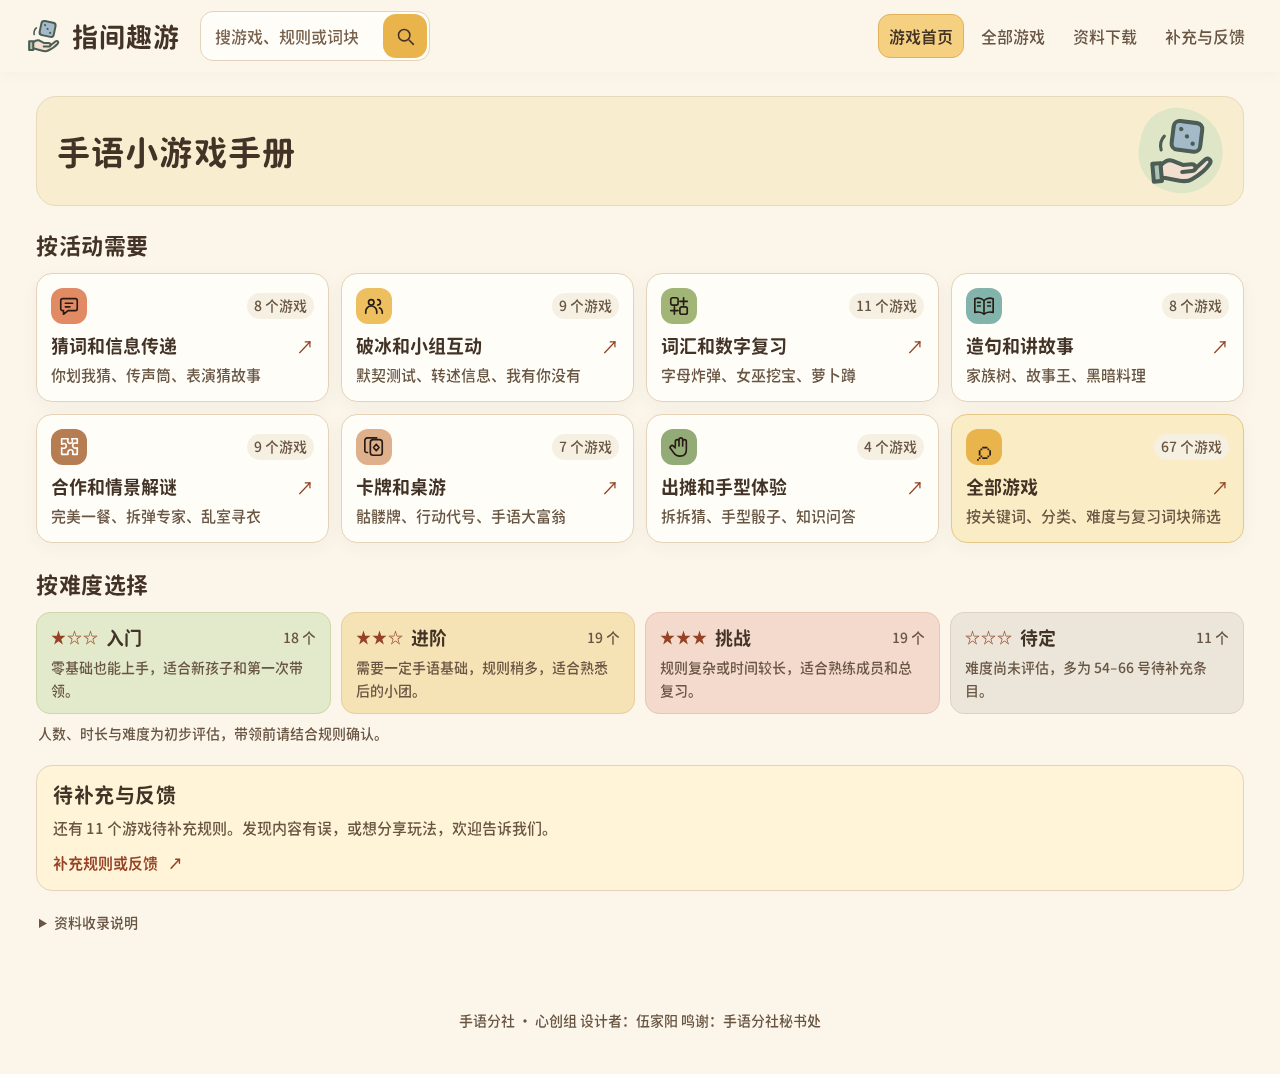
==== commit c9143da2: "feat: add vocabulary tags and review-game filters" ====
--- a/网站/ShouYu-game.html
+++ b/网站/ShouYu-game.html
@@ -1,2031 +1,2197 @@
-<!DOCTYPE html>
-<html lang="zh-CN">
-<head>
-  <meta charset="UTF-8">
-  <meta name="viewport" content="width=device-width, initial-scale=1.0">
-  <title>指间趣游 · 手语小游戏手册</title>
-  <meta name="description" content="指间趣游，手语分社小游戏玩法手册。按活动、难度寻找游戏，查看人数、时长、玩法讲解和原始资料。">
-  <meta name="theme-color" content="#fbf5ea">
-  <link rel="icon" type="image/svg+xml" href="[data-uri]">
-  <link rel="alternate icon" href="[data-uri]">
-  <link rel="apple-touch-icon" href="[data-uri]">
-  <style>
-@font-face {
-  font-family: "SignPlay Resource";
-  src: url("[data-uri]